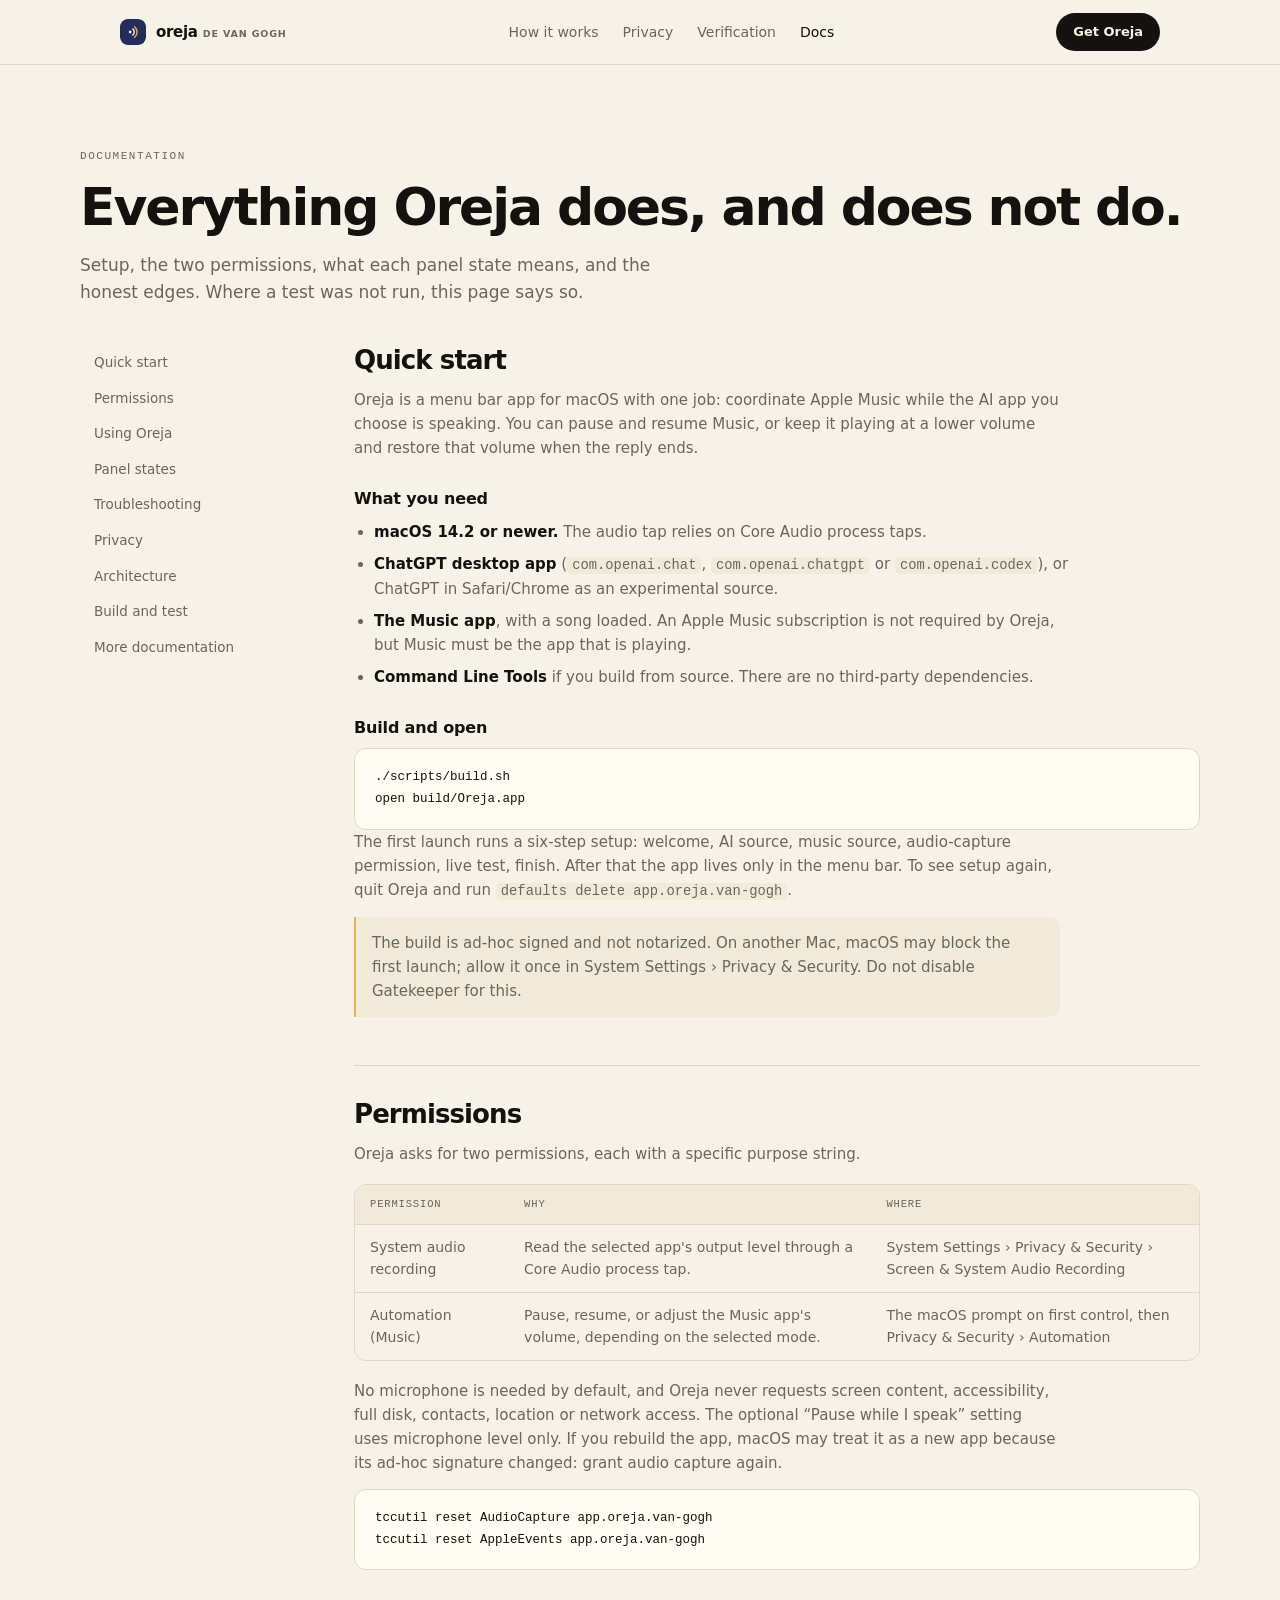
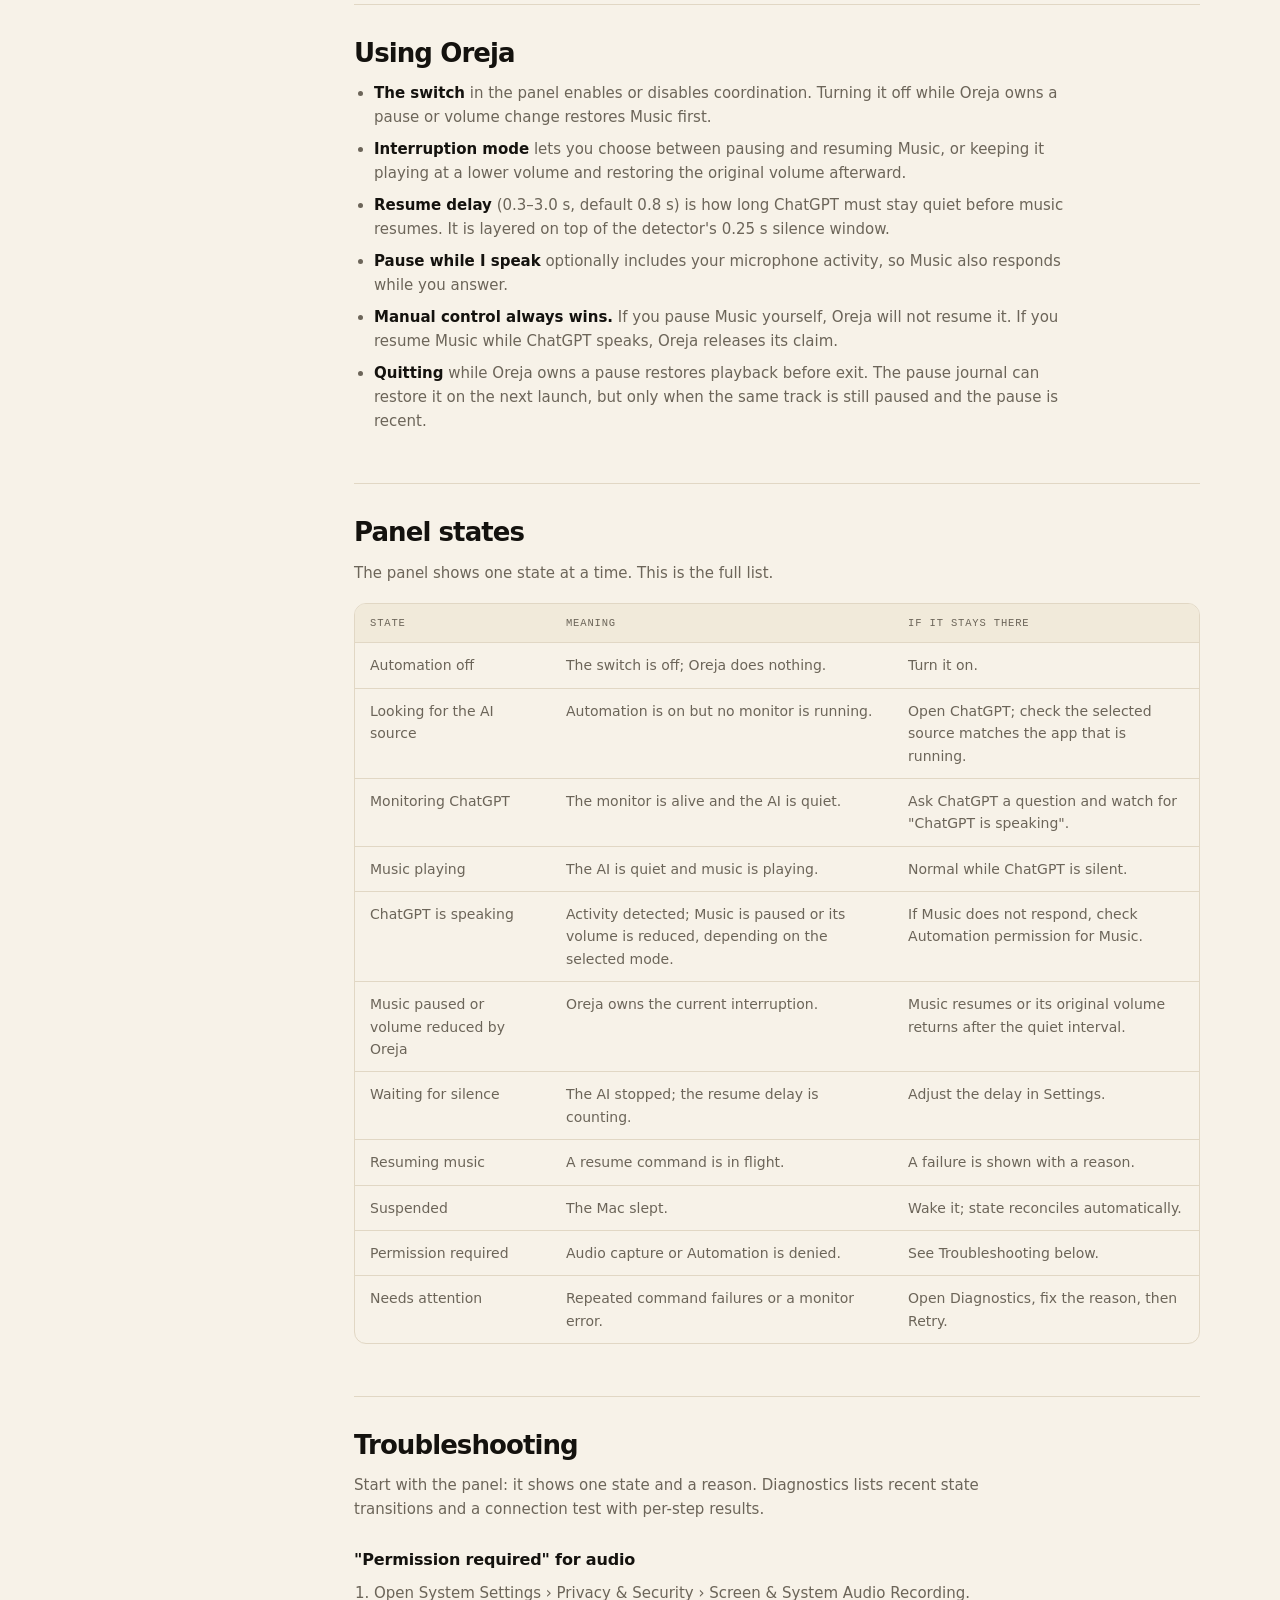
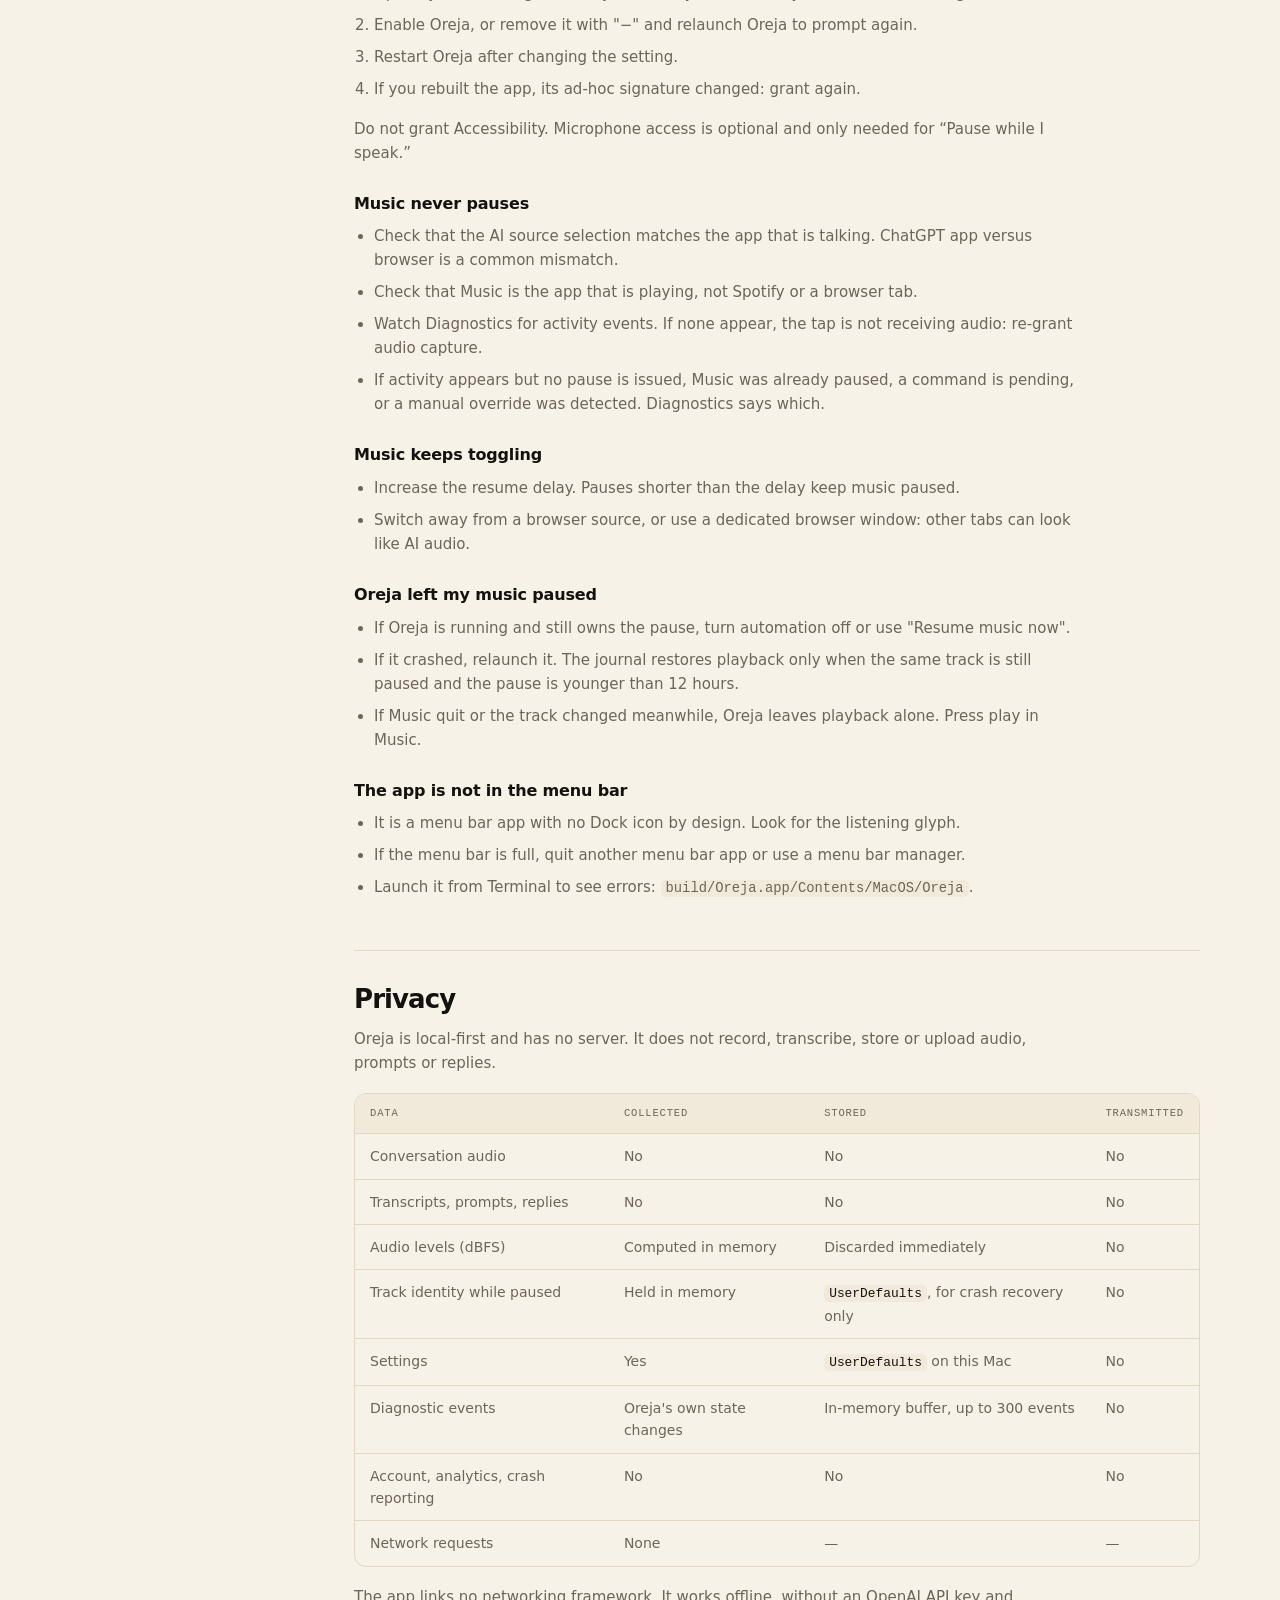
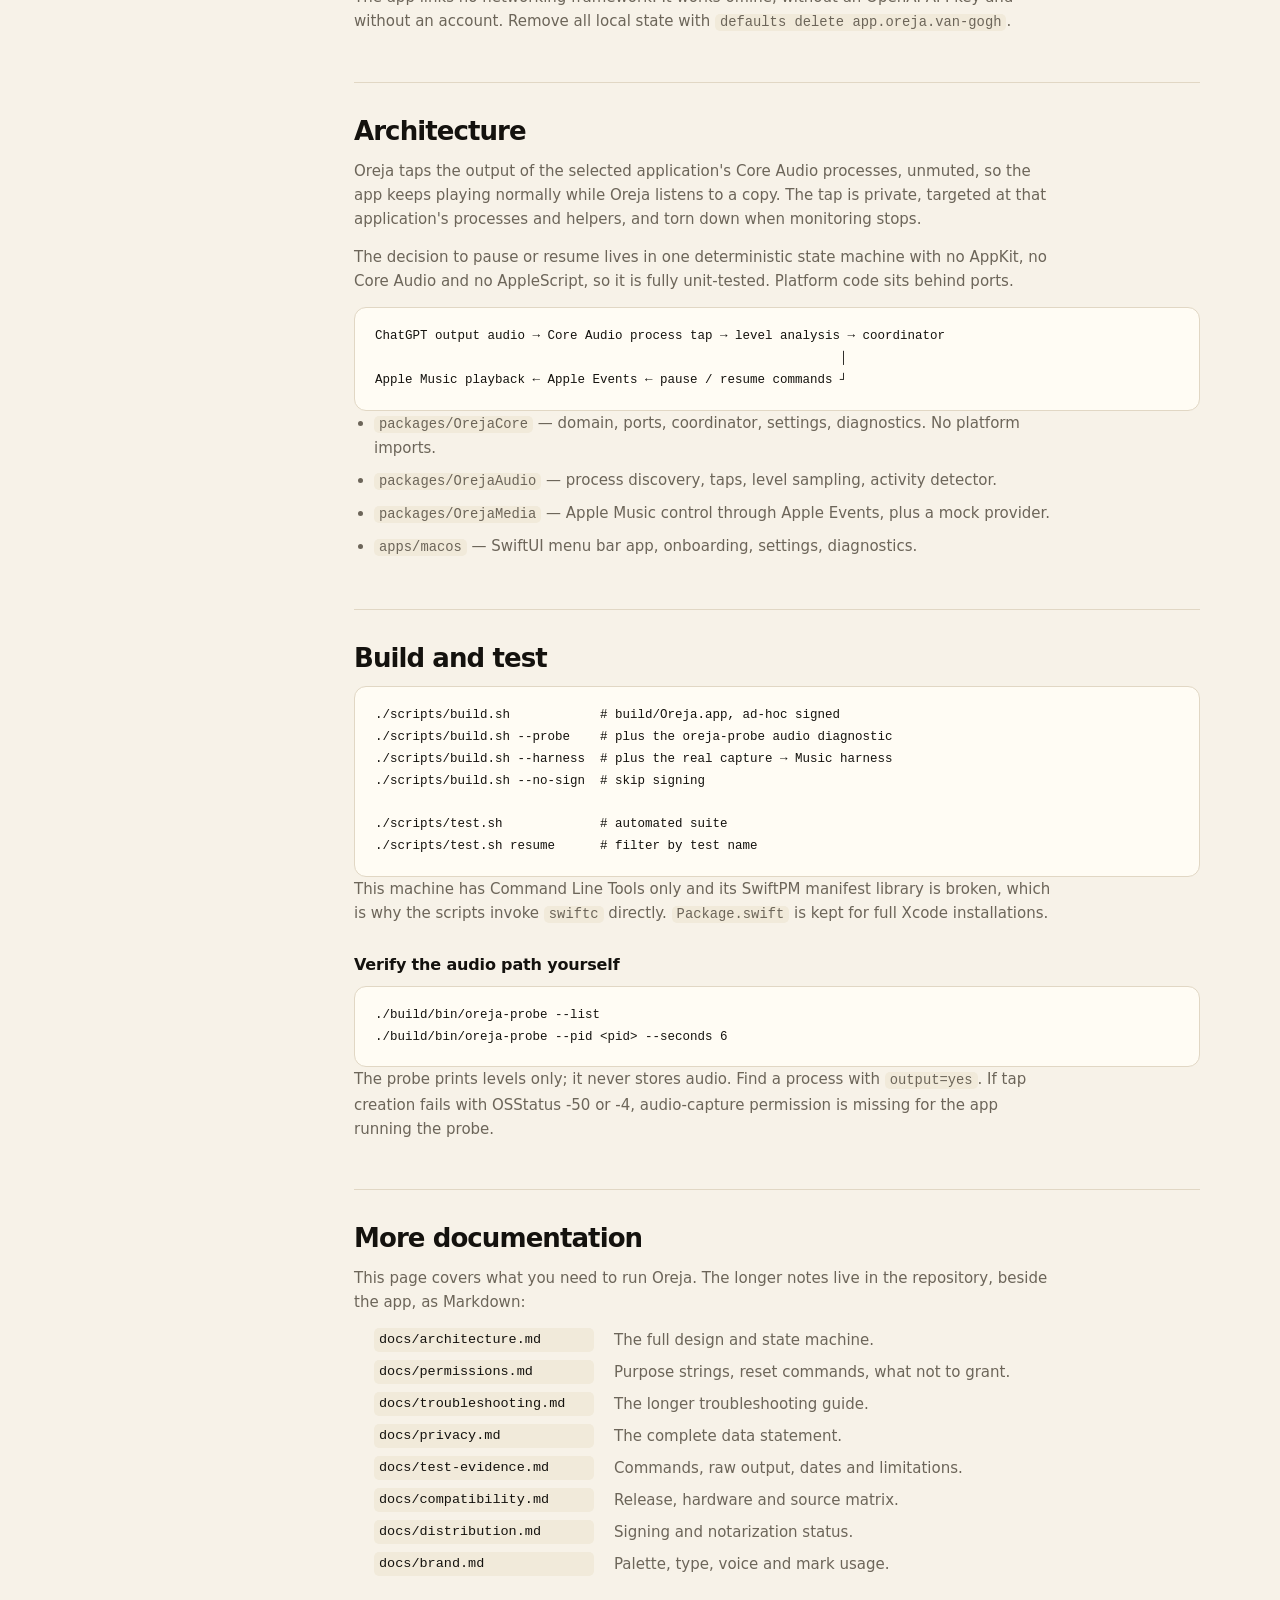
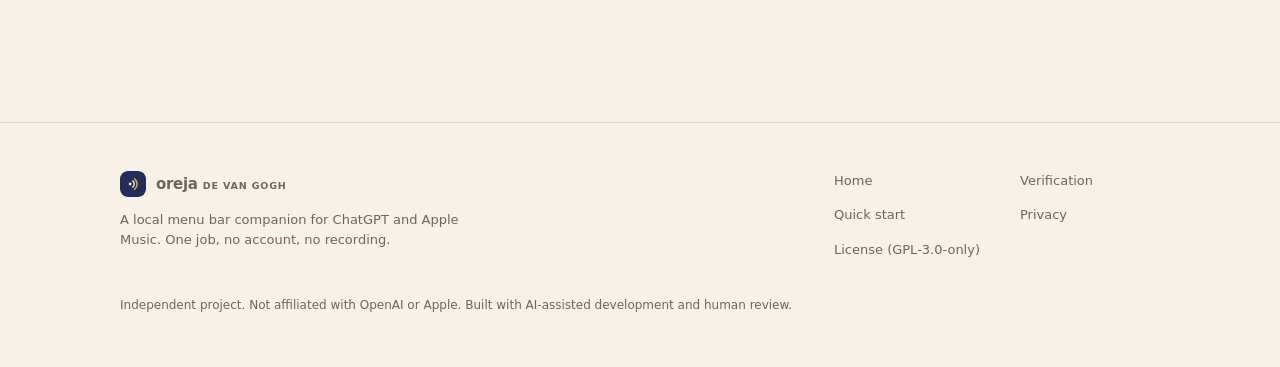
==== site/docs.html @ ddb0e833 "Release Oreja 0.1.0 with reactive playback settings" ====
<!doctype html>
<html lang="en">
<head>
  <meta charset="utf-8">
  <meta name="viewport" content="width=device-width, initial-scale=1">
  <title>Documentation — Oreja de Van Gogh</title>
  <meta name="description" content="Install, permissions, day-to-day use, troubleshooting and privacy for Oreja de Van Gogh, the macOS menu bar companion for ChatGPT and Apple Music.">
  <meta name="theme-color" content="#f7f2e8" media="(prefers-color-scheme: light)">
  <meta name="theme-color" content="#11100e" media="(prefers-color-scheme: dark)">
  <link rel="icon" href="assets/mark.svg" type="image/svg+xml">
  <link rel="stylesheet" href="styles.css">
</head>
<body>
  <a class="skip-link" href="#main">Skip to content</a>

  <svg width="0" height="0" style="position:absolute" aria-hidden="true" focusable="false">
    <symbol id="mark-tile" viewBox="0 0 64 64">
      <rect width="64" height="64" rx="18.5" fill="#242c5a"/>
      <circle cx="25" cy="32" r="3.4" fill="#f7f2e8"/>
      <path d="M31.43 24.34a10 10 0 0 1 0 15.32" fill="none" stroke="#f7f2e8" stroke-width="3.4" stroke-linecap="round"/>
      <path d="M35.93 18.98a17 17 0 0 1 0 26.04" fill="none" stroke="#e7b44c" stroke-width="3.4" stroke-linecap="round"/>
    </symbol>
  </svg>

  <header class="site-header">
    <div class="container nav">
      <a class="brand" href="index.html" aria-label="Oreja de Van Gogh — home">
        <svg class="mark-tile mark-26" aria-hidden="true"><use href="#mark-tile"/></svg>
        <span class="brand-lockup">
          <span class="brand-name">oreja</span>
          <span class="brand-suffix">DE VAN GOGH</span>
        </span>
      </a>
      <nav class="nav-links" aria-label="Primary">
        <a href="index.html#how">How it works</a>
        <a href="index.html#privacy">Privacy</a>
        <a href="index.html#verified">Verification</a>
        <a href="docs.html" aria-current="page">Docs</a>
      </nav>
      <a class="btn btn-primary btn-small" href="index.html#get">Get Oreja</a>
    </div>
  </header>

  <main id="main">
    <div class="docs-hero container">
      <p class="eyebrow">Documentation</p>
      <h1>Everything Oreja does, and does not do.</h1>
      <p class="lead">
        Setup, the two permissions, what each panel state means, and the honest edges. Where a test
        was not run, this page says so.
      </p>
    </div>

    <div class="container docs-layout">
      <nav class="docs-nav" aria-label="Documentation sections">
        <a href="#start">Quick start</a>
        <a href="#permissions">Permissions</a>
        <a href="#using">Using Oreja</a>
        <a href="#states">Panel states</a>
        <a href="#troubleshooting">Troubleshooting</a>
        <a href="#privacy">Privacy</a>
        <a href="#architecture">Architecture</a>
        <a href="#building">Build and test</a>
        <a href="#more">More documentation</a>
      </nav>

      <article class="docs-body">
        <section id="start">
          <h2>Quick start</h2>
          <p>
            Oreja is a menu bar app for macOS with one job: coordinate Apple Music while the AI app you
            choose is speaking. You can pause and resume Music, or keep it playing at a lower volume and
            restore that volume when the reply ends.
          </p>
          <h3>What you need</h3>
          <ul>
            <li><strong>macOS 14.2 or newer.</strong> The audio tap relies on Core Audio process taps.</li>
            <li><strong>ChatGPT desktop app</strong> (<code>com.openai.chat</code>, <code>com.openai.chatgpt</code> or <code>com.openai.codex</code>), or ChatGPT in Safari/Chrome as an experimental source.</li>
            <li><strong>The Music app</strong>, with a song loaded. An Apple Music subscription is not required by Oreja, but Music must be the app that is playing.</li>
            <li><strong>Command Line Tools</strong> if you build from source. There are no third-party dependencies.</li>
          </ul>
          <h3>Build and open</h3>
          <pre><code>./scripts/build.sh
open build/Oreja.app</code></pre>
          <p>
            The first launch runs a six-step setup: welcome, AI source, music source, audio-capture
            permission, live test, finish. After that the app lives only in the menu bar. To see setup
            again, quit Oreja and run <code>defaults delete app.oreja.van-gogh</code>.
          </p>
          <p class="note">
            The build is ad-hoc signed and not notarized. On another Mac, macOS may block the first
            launch; allow it once in System Settings › Privacy &amp; Security. Do not disable
            Gatekeeper for this.
          </p>
        </section>

        <section id="permissions">
          <h2>Permissions</h2>
          <p>Oreja asks for two permissions, each with a specific purpose string.</p>
          <div class="table-wrap">
            <table>
              <thead>
                <tr><th scope="col">Permission</th><th scope="col">Why</th><th scope="col">Where</th></tr>
              </thead>
              <tbody>
                <tr><td>System audio recording</td><td>Read the selected app's output level through a Core Audio process tap.</td><td>System Settings › Privacy &amp; Security › Screen &amp; System Audio Recording</td></tr>
                <tr><td>Automation (Music)</td><td>Pause, resume, or adjust the Music app's volume, depending on the selected mode.</td><td>The macOS prompt on first control, then Privacy &amp; Security › Automation</td></tr>
              </tbody>
            </table>
          </div>
          <p>
            No microphone is needed by default, and Oreja never requests screen content, accessibility,
            full disk, contacts, location or network access. The optional “Pause while I speak” setting
            uses microphone level only. If you rebuild the app, macOS may treat it as a new app because
            its ad-hoc signature changed: grant audio capture again.
          </p>
          <pre><code>tccutil reset AudioCapture app.oreja.van-gogh
tccutil reset AppleEvents app.oreja.van-gogh</code></pre>
        </section>

        <section id="using">
          <h2>Using Oreja</h2>
          <ul>
            <li><strong>The switch</strong> in the panel enables or disables coordination. Turning it off while Oreja owns a pause or volume change restores Music first.</li>
            <li><strong>Interruption mode</strong> lets you choose between pausing and resuming Music, or keeping it playing at a lower volume and restoring the original volume afterward.</li>
            <li><strong>Resume delay</strong> (0.3–3.0 s, default 0.8 s) is how long ChatGPT must stay quiet before music resumes. It is layered on top of the detector's 0.25 s silence window.</li>
            <li><strong>Pause while I speak</strong> optionally includes your microphone activity, so Music also responds while you answer.</li>
            <li><strong>Manual control always wins.</strong> If you pause Music yourself, Oreja will not resume it. If you resume Music while ChatGPT speaks, Oreja releases its claim.</li>
            <li><strong>Quitting</strong> while Oreja owns a pause restores playback before exit. The pause journal can restore it on the next launch, but only when the same track is still paused and the pause is recent.</li>
          </ul>
        </section>

        <section id="states">
          <h2>Panel states</h2>
          <p>The panel shows one state at a time. This is the full list.</p>
          <div class="table-wrap">
            <table>
              <thead>
                <tr><th scope="col">State</th><th scope="col">Meaning</th><th scope="col">If it stays there</th></tr>
              </thead>
              <tbody>
                <tr><td>Automation off</td><td>The switch is off; Oreja does nothing.</td><td>Turn it on.</td></tr>
                <tr><td>Looking for the AI source</td><td>Automation is on but no monitor is running.</td><td>Open ChatGPT; check the selected source matches the app that is running.</td></tr>
                <tr><td>Monitoring ChatGPT</td><td>The monitor is alive and the AI is quiet.</td><td>Ask ChatGPT a question and watch for "ChatGPT is speaking".</td></tr>
                <tr><td>Music playing</td><td>The AI is quiet and music is playing.</td><td>Normal while ChatGPT is silent.</td></tr>
                <tr><td>ChatGPT is speaking</td><td>Activity detected; Music is paused or its volume is reduced, depending on the selected mode.</td><td>If Music does not respond, check Automation permission for Music.</td></tr>
                <tr><td>Music paused or volume reduced by Oreja</td><td>Oreja owns the current interruption.</td><td>Music resumes or its original volume returns after the quiet interval.</td></tr>
                <tr><td>Waiting for silence</td><td>The AI stopped; the resume delay is counting.</td><td>Adjust the delay in Settings.</td></tr>
                <tr><td>Resuming music</td><td>A resume command is in flight.</td><td>A failure is shown with a reason.</td></tr>
                <tr><td>Suspended</td><td>The Mac slept.</td><td>Wake it; state reconciles automatically.</td></tr>
                <tr><td>Permission required</td><td>Audio capture or Automation is denied.</td><td>See Troubleshooting below.</td></tr>
                <tr><td>Needs attention</td><td>Repeated command failures or a monitor error.</td><td>Open Diagnostics, fix the reason, then Retry.</td></tr>
              </tbody>
            </table>
          </div>
        </section>

        <section id="troubleshooting">
          <h2>Troubleshooting</h2>
          <p>
            Start with the panel: it shows one state and a reason. Diagnostics lists recent state
            transitions and a connection test with per-step results.
          </p>

          <h3>"Permission required" for audio</h3>
          <ol>
            <li>Open System Settings › Privacy &amp; Security › Screen &amp; System Audio Recording.</li>
            <li>Enable Oreja, or remove it with "−" and relaunch Oreja to prompt again.</li>
            <li>Restart Oreja after changing the setting.</li>
            <li>If you rebuilt the app, its ad-hoc signature changed: grant again.</li>
          </ol>
          <p>Do not grant Accessibility. Microphone access is optional and only needed for “Pause while I speak.”</p>

          <h3>Music never pauses</h3>
          <ul>
            <li>Check that the AI source selection matches the app that is talking. ChatGPT app versus browser is a common mismatch.</li>
            <li>Check that Music is the app that is playing, not Spotify or a browser tab.</li>
            <li>Watch Diagnostics for activity events. If none appear, the tap is not receiving audio: re-grant audio capture.</li>
            <li>If activity appears but no pause is issued, Music was already paused, a command is pending, or a manual override was detected. Diagnostics says which.</li>
          </ul>

          <h3>Music keeps toggling</h3>
          <ul>
            <li>Increase the resume delay. Pauses shorter than the delay keep music paused.</li>
            <li>Switch away from a browser source, or use a dedicated browser window: other tabs can look like AI audio.</li>
          </ul>

          <h3>Oreja left my music paused</h3>
          <ul>
            <li>If Oreja is running and still owns the pause, turn automation off or use "Resume music now".</li>
            <li>If it crashed, relaunch it. The journal restores playback only when the same track is still paused and the pause is younger than 12 hours.</li>
            <li>If Music quit or the track changed meanwhile, Oreja leaves playback alone. Press play in Music.</li>
          </ul>

          <h3>The app is not in the menu bar</h3>
          <ul>
            <li>It is a menu bar app with no Dock icon by design. Look for the listening glyph.</li>
            <li>If the menu bar is full, quit another menu bar app or use a menu bar manager.</li>
            <li>Launch it from Terminal to see errors: <code>build/Oreja.app/Contents/MacOS/Oreja</code>.</li>
          </ul>
        </section>

        <section id="privacy">
          <h2>Privacy</h2>
          <p>
            Oreja is local-first and has no server. It does not record, transcribe, store or upload
            audio, prompts or replies.
          </p>
          <div class="table-wrap">
            <table>
              <thead>
                <tr><th scope="col">Data</th><th scope="col">Collected</th><th scope="col">Stored</th><th scope="col">Transmitted</th></tr>
              </thead>
              <tbody>
                <tr><td>Conversation audio</td><td>No</td><td>No</td><td>No</td></tr>
                <tr><td>Transcripts, prompts, replies</td><td>No</td><td>No</td><td>No</td></tr>
                <tr><td>Audio levels (dBFS)</td><td>Computed in memory</td><td>Discarded immediately</td><td>No</td></tr>
                <tr><td>Track identity while paused</td><td>Held in memory</td><td><code>UserDefaults</code>, for crash recovery only</td><td>No</td></tr>
                <tr><td>Settings</td><td>Yes</td><td><code>UserDefaults</code> on this Mac</td><td>No</td></tr>
                <tr><td>Diagnostic events</td><td>Oreja's own state changes</td><td>In-memory buffer, up to 300 events</td><td>No</td></tr>
                <tr><td>Account, analytics, crash reporting</td><td>No</td><td>No</td><td>No</td></tr>
                <tr><td>Network requests</td><td>None</td><td>—</td><td>—</td></tr>
              </tbody>
            </table>
          </div>
          <p>
            The app links no networking framework. It works offline, without an OpenAI API key and
            without an account. Remove all local state with
            <code>defaults delete app.oreja.van-gogh</code>.
          </p>
        </section>

        <section id="architecture">
          <h2>Architecture</h2>
          <p>
            Oreja taps the output of the selected application's Core Audio processes, unmuted, so the
            app keeps playing normally while Oreja listens to a copy. The tap is private, targeted at
            that application's processes and helpers, and torn down when monitoring stops.
          </p>
          <p>
            The decision to pause or resume lives in one deterministic state machine with no AppKit,
            no Core Audio and no AppleScript, so it is fully unit-tested. Platform code sits behind
            ports.
          </p>
          <pre><code>ChatGPT output audio → Core Audio process tap → level analysis → coordinator
                                                              │
Apple Music playback ← Apple Events ← pause / resume commands ┘</code></pre>
          <ul>
            <li><code>packages/OrejaCore</code> — domain, ports, coordinator, settings, diagnostics. No platform imports.</li>
            <li><code>packages/OrejaAudio</code> — process discovery, taps, level sampling, activity detector.</li>
            <li><code>packages/OrejaMedia</code> — Apple Music control through Apple Events, plus a mock provider.</li>
            <li><code>apps/macos</code> — SwiftUI menu bar app, onboarding, settings, diagnostics.</li>
          </ul>
        </section>

        <section id="building">
          <h2>Build and test</h2>
          <pre><code>./scripts/build.sh            # build/Oreja.app, ad-hoc signed
./scripts/build.sh --probe    # plus the oreja-probe audio diagnostic
./scripts/build.sh --harness  # plus the real capture → Music harness
./scripts/build.sh --no-sign  # skip signing

./scripts/test.sh             # automated suite
./scripts/test.sh resume      # filter by test name</code></pre>
          <p>
            This machine has Command Line Tools only and its SwiftPM manifest library is broken, which
            is why the scripts invoke <code>swiftc</code> directly. <code>Package.swift</code> is kept
            for full Xcode installations.
          </p>
          <h3>Verify the audio path yourself</h3>
          <pre><code>./build/bin/oreja-probe --list
./build/bin/oreja-probe --pid &lt;pid&gt; --seconds 6</code></pre>
          <p>
            The probe prints levels only; it never stores audio. Find a process with
            <code>output=yes</code>. If tap creation fails with OSStatus -50 or -4, audio-capture
            permission is missing for the app running the probe.
          </p>
        </section>

        <section id="more">
          <h2>More documentation</h2>
          <p>
            This page covers what you need to run Oreja. The longer notes live in the repository,
            beside the app, as Markdown:
          </p>
          <ul class="doc-index">
            <li><code>docs/architecture.md</code><span>The full design and state machine.</span></li>
            <li><code>docs/permissions.md</code><span>Purpose strings, reset commands, what not to grant.</span></li>
            <li><code>docs/troubleshooting.md</code><span>The longer troubleshooting guide.</span></li>
            <li><code>docs/privacy.md</code><span>The complete data statement.</span></li>
            <li><code>docs/test-evidence.md</code><span>Commands, raw output, dates and limitations.</span></li>
            <li><code>docs/compatibility.md</code><span>Release, hardware and source matrix.</span></li>
            <li><code>docs/distribution.md</code><span>Signing and notarization status.</span></li>
            <li><code>docs/brand.md</code><span>Palette, type, voice and mark usage.</span></li>
          </ul>
        </section>
      </article>
    </div>
  </main>

  <footer class="site-footer">
    <div class="container">
      <div class="footer-top">
        <div>
          <div class="footer-brand">
            <svg class="mark-tile mark-26" aria-hidden="true"><use href="#mark-tile"/></svg>
            <span class="brand-lockup">
              <span class="brand-name">oreja</span>
              <span class="brand-suffix">DE VAN GOGH</span>
            </span>
          </div>
          <p class="footer-note">
            A local menu bar companion for ChatGPT and Apple Music. One job, no account, no recording.
          </p>
        </div>
        <nav class="footer-links" aria-label="Footer">
          <a href="index.html">Home</a>
          <a href="index.html#verified">Verification</a>
          <a href="#start">Quick start</a>
          <a href="#privacy">Privacy</a>
          <a href="https://opensource.org/license/gpl-3.0">License (GPL-3.0-only)</a>
        </nav>
      </div>
      <p class="footer-fine">
        Independent project. Not affiliated with OpenAI or Apple. Built with AI-assisted development
        and human review.
      </p>
    </div>
  </footer>
</body>
</html>
---- site/styles.css ----
/* Oreja de Van Gogh — brand stylesheet.
   Tokens here mirror apps/macos/Theme.swift and docs/brand.md. No build step, no third-party
   requests, no web fonts: the site must render from disk, offline. */

:root {
  --paper: #f7f2e8;
  --card: #fffcf4;
  --card-muted: #f1eada;
  --ink: #14120e;
  --ink-soft: #6c6559;
  --line: #e1d7c4;
  --line-strong: #cfc2a9;
  --accent: #242c5a;
  --accent-wash: #e9e6f3;
  --wheat: #8a6318;
  --wheat-bright: #e7b44c;
  --sage: #4c6a51;
  --clay: #a9502c;

  /* Fixed artwork colours: the indigo band and the product mock are the same in both appearances. */
  --indigo: #242c5a;
  --indigo-deep: #171d3f;
  --cream: #f7f2e8;
  --band: #171d3f;
  --band-ink: #f5efe2;
  --band-line: rgba(245, 239, 226, 0.14);

  --mock-paper: #f7f2e8;
  --mock-card: #fffcf4;
  --mock-ink: #14120e;
  --mock-soft: #6c6559;
  --mock-line: #e1d7c4;

  --sans: -apple-system, BlinkMacSystemFont, "SF Pro Text", "Segoe UI", ui-sans-serif, system-ui,
    sans-serif;
  --serif: ui-serif, "New York", "Iowan Old Style", Georgia, serif;
  --mono: ui-monospace, "SF Mono", SFMono-Regular, Menlo, monospace;

  --max: 1120px;
  --gutter: clamp(20px, 5vw, 40px);
  --radius: 12px;
}

@media (prefers-color-scheme: dark) {
  :root {
    --paper: #11100e;
    --card: #1b1916;
    --card-muted: #17150f;
    --ink: #f3eee2;
    --ink-soft: #a8a091;
    --line: #2c2823;
    --line-strong: #3a352e;
    --accent: #b9c0f0;
    --accent-wash: #232841;
    --wheat: #e7b44c;
    --sage: #9cc2a3;
    --clay: #e8a183;
  }
}

*,
*::before,
*::after {
  box-sizing: border-box;
}

html {
  scroll-behavior: smooth;
  color-scheme: light dark;
}

body {
  margin: 0;
  background: var(--paper);
  color: var(--ink);
  font-family: var(--sans);
  font-size: 16px;
  line-height: 1.6;
  -webkit-font-smoothing: antialiased;
  text-rendering: optimizeLegibility;
}

img,
svg {
  display: block;
  max-width: 100%;
}

a {
  color: inherit;
}

:focus-visible {
  outline: 2px solid var(--accent);
  outline-offset: 3px;
  border-radius: 6px;
}

.skip-link {
  position: absolute;
  left: -9999px;
  top: 0;
  background: var(--ink);
  color: var(--paper);
  padding: 10px 16px;
  border-radius: 0 0 8px 0;
  z-index: 40;
}

.skip-link:focus {
  left: 0;
}

.container {
  max-width: var(--max);
  margin: 0 auto;
  padding: 0 var(--gutter);
}

.visually-hidden {
  position: absolute;
  width: 1px;
  height: 1px;
  margin: -1px;
  padding: 0;
  overflow: hidden;
  clip: rect(0 0 0 0);
  white-space: nowrap;
  border: 0;
}

/* ---------- Header ---------- */

.site-header {
  position: sticky;
  top: 0;
  z-index: 20;
  background: var(--paper);
  border-bottom: 1px solid var(--line);
}

@supports (backdrop-filter: blur(6px)) {
  .site-header {
    background: color-mix(in srgb, var(--paper) 84%, transparent);
    backdrop-filter: blur(14px);
  }
}

.nav {
  display: flex;
  align-items: center;
  justify-content: space-between;
  gap: 20px;
  height: 64px;
}

.brand {
  display: flex;
  align-items: center;
  gap: 10px;
  text-decoration: none;
  flex: 0 0 auto;
}

.brand-lockup {
  display: flex;
  align-items: baseline;
  gap: 5px;
}

.brand-name {
  font-size: 15px;
  font-weight: 600;
  letter-spacing: -0.02em;
}

.brand-suffix {
  font-size: 9.5px;
  font-weight: 600;
  letter-spacing: 0.09em;
  color: var(--ink-soft);
}

.nav-links {
  display: flex;
  align-items: center;
  gap: 24px;
  font-size: 14px;
}

.nav-links a {
  color: var(--ink-soft);
  text-decoration: none;
}

.nav-links a:hover,
.nav-links a[aria-current] {
  color: var(--ink);
}

.mark-tile {
  border-radius: 29%;
  flex: 0 0 auto;
}

.mark-26 {
  width: 26px;
  height: 26px;
}

.mark-20 {
  width: 20px;
  height: 20px;
}

.mark-12 {
  width: 12px;
  height: 12px;
}

/* ---------- Buttons ---------- */

.btn {
  display: inline-flex;
  align-items: center;
  gap: 8px;
  padding: 11px 20px;
  border: 1px solid transparent;
  border-radius: 999px;
  font-size: 14px;
  font-weight: 600;
  text-decoration: none;
  cursor: pointer;
  transition: background-color 180ms ease, border-color 180ms ease, color 180ms ease;
}

.btn-small {
  padding: 8px 16px;
  font-size: 13px;
}

.btn-primary {
  background: var(--ink);
  color: var(--paper);
}

.btn-primary:hover {
  background: var(--accent);
}

.btn-ghost {
  border-color: var(--line-strong);
  color: var(--ink);
}

.btn-ghost:hover {
  background: var(--card);
}

/* ---------- Hero ---------- */

.hero {
  padding: clamp(56px, 9vw, 104px) 0 0;
  text-align: center;
}

.pill {
  display: inline-flex;
  align-items: center;
  gap: 9px;
  padding: 6px 14px 6px 8px;
  border: 1px solid var(--line);
  border-radius: 999px;
  background: var(--card);
  font-family: var(--mono);
  font-size: 11px;
  letter-spacing: 0.08em;
  text-transform: uppercase;
  color: var(--ink-soft);
}

.hero h1 {
  margin: 26px auto 0;
  max-width: 17ch;
  font-size: clamp(44px, 8.2vw, 92px);
  line-height: 0.98;
  font-weight: 600;
  letter-spacing: -0.045em;
}

.hero h1 em {
  font-family: var(--serif);
  font-style: italic;
  font-weight: 400;
  letter-spacing: -0.02em;
}

.hero-sub {
  margin: 24px auto 0;
  max-width: 54ch;
  font-size: clamp(16px, 1.9vw, 19px);
  color: var(--ink-soft);
}

.hero-actions {
  display: flex;
  flex-wrap: wrap;
  gap: 12px;
  justify-content: center;
  margin-top: 32px;
}

.hero-meta {
  margin: 18px 0 0;
  font-family: var(--mono);
  font-size: 12px;
  color: var(--ink-soft);
}

/* ---------- Product mock ---------- */

.device-wrap {
  max-width: 940px;
  margin: clamp(44px, 6vw, 72px) auto 0;
  padding: 0 var(--gutter);
}

.device {
  padding: 10px;
  border: 1px solid var(--line-strong);
  border-radius: 22px;
  background: var(--card);
  box-shadow: 0 40px 80px -52px rgba(20, 18, 14, 0.55);
}

.device-screen {
  position: relative;
  overflow: hidden;
  min-height: 348px;
  border-radius: 14px;
  background: radial-gradient(120% 140% at 12% 0%, #333b73 0%, #1c2246 46%, #12162e 100%);
}

.device-screen::after {
  content: "";
  position: absolute;
  inset: auto -20% -60% 10%;
  height: 60%;
  background: radial-gradient(60% 100% at 30% 100%, rgba(231, 180, 76, 0.28), transparent 70%);
  pointer-events: none;
}

.menubar {
  position: relative;
  z-index: 1;
  display: flex;
  align-items: center;
  justify-content: space-between;
  height: 30px;
  padding: 0 14px;
  border-bottom: 1px solid rgba(255, 255, 255, 0.07);
  background: rgba(255, 255, 255, 0.06);
  color: rgba(247, 242, 232, 0.78);
  font-size: 10.5px;
}

.menubar-group {
  display: flex;
  align-items: center;
  gap: 14px;
}

.menubar-group .muted {
  color: rgba(247, 242, 232, 0.5);
}

.desktop {
  position: relative;
  z-index: 1;
  display: flex;
  justify-content: flex-end;
  align-items: flex-start;
  padding: 24px;
}

.panel {
  width: 302px;
  overflow: hidden;
  border: 1px solid var(--mock-line);
  border-radius: 12px;
  background: var(--mock-paper);
  color: var(--mock-ink);
  box-shadow: 0 26px 54px -26px rgba(0, 0, 0, 0.55);
}

.mp-head {
  display: flex;
  align-items: center;
  gap: 8px;
  padding: 12px 14px;
  border-bottom: 1px solid var(--mock-line);
}

.mp-mark {
  display: grid;
  place-items: center;
  width: 20px;
  height: 20px;
  border-radius: 29%;
  background: linear-gradient(135deg, #2b3468, #171d3f);
}

.mp-word {
  font-size: 12px;
  font-weight: 600;
  letter-spacing: -0.02em;
}

.mp-suffix {
  margin-left: 4px;
  font-size: 7.5px;
  font-weight: 600;
  letter-spacing: 0.09em;
  color: var(--mock-soft);
}

.mp-switch {
  position: relative;
  width: 28px;
  height: 16px;
  margin-left: auto;
  border-radius: 999px;
  background: var(--indigo);
}

.mp-switch::after {
  content: "";
  position: absolute;
  top: 2px;
  right: 2px;
  width: 12px;
  height: 12px;
  border-radius: 50%;
  background: var(--cream);
}

.mp-status {
  display: flex;
  gap: 8px;
  padding: 12px 14px 8px;
}

.mp-dot {
  flex: 0 0 auto;
  width: 7px;
  height: 7px;
  margin-top: 5px;
  border-radius: 50%;
  background: var(--indigo);
  box-shadow: 0 0 0 4px rgba(36, 44, 90, 0.13);
}

.mp-title {
  font-size: 12px;
  font-weight: 600;
  letter-spacing: -0.01em;
}

.mp-detail {
  margin-top: 2px;
  font-size: 10.5px;
  line-height: 1.45;
  color: var(--mock-soft);
}

.mp-music {
  display: flex;
  align-items: center;
  gap: 7px;
  padding: 2px 14px 12px;
  font-size: 10.5px;
  color: var(--mock-soft);
}

.mp-music .mp-track {
  color: rgba(20, 18, 14, 0.45);
}

.mp-cta {
  display: flex;
  align-items: center;
  gap: 7px;
  margin: 0 14px 12px;
  padding: 7px 11px;
  border-radius: 8px;
  background: var(--indigo);
  color: var(--cream);
  font-size: 11px;
  font-weight: 600;
}

.mp-rows {
  padding: 6px 8px 8px;
  border-top: 1px solid var(--mock-line);
}

.mp-row {
  display: flex;
  align-items: center;
  gap: 8px;
  padding: 5px 6px;
  font-size: 10.5px;
}

.mp-row .mp-hint {
  margin-left: auto;
  font-family: var(--mono);
  font-size: 9px;
  color: var(--mock-soft);
}

.device-caption {
  margin: 18px auto 0;
  max-width: 46ch;
  font-size: 13px;
  text-align: center;
  color: var(--ink-soft);
}

/* ---------- Sections ---------- */

section {
  padding: clamp(60px, 8vw, 112px) 0;
}

.section-head {
  max-width: 660px;
}

.eyebrow {
  font-family: var(--mono);
  font-size: 11px;
  letter-spacing: 0.14em;
  text-transform: uppercase;
  color: var(--ink-soft);
}

h2 {
  margin: 14px 0 0;
  font-size: clamp(28px, 4.1vw, 44px);
  line-height: 1.08;
  font-weight: 600;
  letter-spacing: -0.035em;
}

h3 {
  letter-spacing: -0.01em;
}

.lead {
  margin: 18px 0 0;
  max-width: 58ch;
  font-size: 17px;
  color: var(--ink-soft);
}

.steps {
  display: grid;
  grid-template-columns: repeat(3, minmax(0, 1fr));
  margin-top: 48px;
  border-top: 1px solid var(--line);
}

.step {
  padding: 26px 28px 6px 0;
  border-right: 1px solid var(--line);
}

.step:last-child {
  border-right: 0;
  padding-right: 0;
}

.step-num {
  font-family: var(--mono);
  font-size: 11px;
  letter-spacing: 0.1em;
  color: var(--wheat);
}

.step h3 {
  margin: 14px 0 8px;
  font-size: 17px;
  font-weight: 600;
}

.step p {
  margin: 0;
  font-size: 14.5px;
  color: var(--ink-soft);
}

/* ---------- Band ---------- */

.band {
  background: var(--band);
  color: var(--band-ink);
}

.band .eyebrow,
.band .lead {
  color: rgba(245, 239, 226, 0.66);
}

.band h2 {
  color: var(--band-ink);
}

.band-grid {
  display: grid;
  grid-template-columns: 1.05fr 1fr;
  gap: 56px;
  align-items: start;
}

.checks {
  display: grid;
  gap: 18px;
  margin: 6px 0 0;
  padding: 0;
  list-style: none;
}

.checks li {
  display: grid;
  grid-template-columns: auto 1fr;
  gap: 12px;
  font-size: 15px;
  color: rgba(245, 239, 226, 0.88);
}

.checks svg {
  margin-top: 5px;
}

.band-link {
  display: inline-flex;
  align-items: center;
  gap: 8px;
  margin-top: 28px;
  padding-bottom: 3px;
  border-bottom: 1px solid var(--band-line);
  color: var(--band-ink);
  text-decoration: none;
  font-size: 14px;
}

.band-link:hover {
  border-color: var(--wheat-bright);
}

/* ---------- Evidence ---------- */

.evidence {
  display: grid;
  grid-template-columns: repeat(2, minmax(0, 1fr));
  gap: 20px;
  margin-top: 40px;
}

.evidence-card {
  padding: 24px;
  border: 1px solid var(--line);
  border-radius: 14px;
  background: var(--card);
}

.evidence-card h3 {
  margin: 0 0 16px;
  font-family: var(--mono);
  font-size: 11px;
  font-weight: 500;
  letter-spacing: 0.12em;
  text-transform: uppercase;
  color: var(--ink-soft);
}

.evidence-card ul {
  display: grid;
  gap: 11px;
  margin: 0;
  padding: 0;
  list-style: none;
  font-size: 14.5px;
}

.evidence-card li {
  display: grid;
  grid-template-columns: auto 1fr;
  gap: 11px;
}

.status-dot {
  width: 7px;
  height: 7px;
  margin-top: 8px;
  border-radius: 50%;
}

.status-ok {
  background: var(--sage);
}

.status-open {
  border: 1px solid var(--line-strong);
}

.evidence-foot {
  margin: 24px 0 0;
  font-size: 13px;
  color: var(--ink-soft);
}

/* ---------- Get ---------- */

.get-grid {
  display: grid;
  grid-template-columns: 1.15fr 1fr;
  gap: 48px;
  align-items: start;
  margin-top: 40px;
}

pre {
  margin: 0;
  padding: 18px 20px;
  overflow-x: auto;
  border: 1px solid var(--line);
  border-radius: var(--radius);
  background: var(--card);
  font-family: var(--mono);
  font-size: 12.5px;
  line-height: 1.75;
}

code {
  font-family: var(--mono);
}

p code,
li code,
td code {
  padding: 1px 5px;
  border-radius: 5px;
  background: var(--card-muted);
  font-size: 0.92em;
}

.requirements {
  display: grid;
  gap: 12px;
  margin: 0;
  padding: 0;
  list-style: none;
  font-size: 14.5px;
  color: var(--ink-soft);
}

.requirements li {
  display: grid;
  grid-template-columns: auto 1fr;
  gap: 11px;
}

.requirements strong {
  color: var(--ink);
}

.doc-index {
  display: grid;
  gap: 10px;
  margin: 0;
  padding: 0;
  list-style: none;
  font-size: 14.5px;
}

.doc-index li {
  display: grid;
  grid-template-columns: minmax(180px, 220px) 1fr;
  gap: 4px 20px;
  color: var(--ink-soft);
}

.doc-index code {
  color: var(--ink);
  font-size: 13.5px;
}

.note {
  margin: 20px 0 0;
  padding: 14px 16px;
  border-left: 2px solid var(--wheat-bright);
  background: var(--card-muted);
  border-radius: 0 10px 10px 0;
  font-size: 13.5px;
  color: var(--ink-soft);
}

/* ---------- FAQ ---------- */

.faq {
  margin-top: 36px;
  border-top: 1px solid var(--line);
}

details {
  border-bottom: 1px solid var(--line);
}

summary {
  display: flex;
  justify-content: space-between;
  gap: 16px;
  padding: 20px 0;
  cursor: pointer;
  list-style: none;
  font-size: 16.5px;
  font-weight: 600;
  letter-spacing: -0.01em;
}

summary::-webkit-details-marker {
  display: none;
}

summary::after {
  content: "+";
  font-family: var(--mono);
  font-weight: 400;
  color: var(--ink-soft);
}

details[open] summary::after {
  content: "–";
}

details p {
  margin: 0 0 22px;
  max-width: 72ch;
  font-size: 15px;
  color: var(--ink-soft);
}

/* ---------- Footer ---------- */

.site-footer {
  padding: 48px 0 64px;
  border-top: 1px solid var(--line);
  font-size: 13px;
  color: var(--ink-soft);
}

.footer-top {
  display: flex;
  flex-wrap: wrap;
  justify-content: space-between;
  gap: 32px;
  margin-bottom: 32px;
}

.footer-brand {
  display: flex;
  align-items: center;
  gap: 10px;
  margin-bottom: 12px;
}

.footer-note {
  max-width: 46ch;
}

.footer-links {
  display: grid;
  gap: 10px;
  grid-template-columns: repeat(2, minmax(140px, auto));
  gap: 10px 40px;
}

.footer-links a {
  text-decoration: none;
}

.footer-links a:hover {
  color: var(--ink);
  text-decoration: underline;
}

.footer-fine {
  margin: 0;
  font-size: 12px;
  color: var(--ink-soft);
}

/* ---------- Docs page ---------- */

.docs-hero {
  padding: clamp(40px, 6vw, 72px) 0 8px;
}

.docs-hero h1 {
  margin: 14px 0 0;
  font-size: clamp(32px, 5vw, 52px);
  line-height: 1.04;
  letter-spacing: -0.04em;
  font-weight: 600;
}

.docs-layout {
  display: grid;
  grid-template-columns: 218px minmax(0, 1fr);
  gap: 56px;
  align-items: start;
  padding: 32px 0 96px;
}

.docs-nav {
  position: sticky;
  top: 88px;
  display: grid;
  gap: 2px;
  font-size: 13.5px;
}

.docs-nav a {
  padding: 6px 0 6px 12px;
  border-left: 2px solid transparent;
  color: var(--ink-soft);
  text-decoration: none;
}

.docs-nav a:hover {
  color: var(--ink);
  border-color: var(--line-strong);
}

.docs-body section {
  padding: 34px 0;
  border-bottom: 1px solid var(--line);
}

.docs-body section:first-child {
  padding-top: 0;
}

.docs-body section:last-child {
  border-bottom: 0;
}

.docs-body h2 {
  margin: 0 0 14px;
  font-size: 26px;
  scroll-margin-top: 92px;
}

.docs-body h3 {
  margin: 26px 0 8px;
  font-size: 16px;
  font-weight: 600;
}

.docs-body p,
.docs-body li {
  max-width: 74ch;
  font-size: 15px;
  color: var(--ink-soft);
}

.docs-body p {
  margin: 0 0 14px;
}

.docs-body ul,
.docs-body ol {
  display: grid;
  gap: 8px;
  margin: 0 0 16px;
  padding-left: 20px;
}

.docs-body strong {
  color: var(--ink);
}

.docs-body a {
  color: var(--ink);
}

.table-wrap {
  margin: 18px 0;
  overflow-x: auto;
  border: 1px solid var(--line);
  border-radius: var(--radius);
}

table {
  width: 100%;
  border-collapse: collapse;
  font-size: 14px;
}

th,
td {
  padding: 11px 15px;
  text-align: left;
  vertical-align: top;
  border-bottom: 1px solid var(--line);
}

th {
  background: var(--card-muted);
  font-family: var(--mono);
  font-size: 10.5px;
  font-weight: 500;
  letter-spacing: 0.08em;
  text-transform: uppercase;
  color: var(--ink-soft);
}

tr:last-child td {
  border-bottom: 0;
}

td {
  color: var(--ink-soft);
}

td code {
  color: var(--ink);
}

/* ---------- Responsive ---------- */

@media (max-width: 900px) {
  .steps {
    grid-template-columns: 1fr;
  }

  .step {
    padding: 22px 0;
    border-right: 0;
    border-bottom: 1px solid var(--line);
  }

  .step:last-child {
    border-bottom: 0;
  }

  .band-grid,
  .evidence,
  .get-grid {
    grid-template-columns: 1fr;
    gap: 32px;
  }

  .docs-layout {
    grid-template-columns: 1fr;
    gap: 24px;
  }

  .docs-nav {
    position: static;
    display: flex;
    flex-wrap: wrap;
    gap: 4px 16px;
  }

  .docs-nav a {
    padding: 4px 0;
    border-left: 0;
  }
}

@media (max-width: 700px) {
  .doc-index li {
    grid-template-columns: 1fr;
    gap: 2px;
  }

  .nav-links {
    gap: 14px;
  }

  .nav-links a:not([href$="docs.html"]) {
    display: none;
  }

  .nav .btn {
    padding: 8px 15px;
    font-size: 13px;
  }

  .desktop {
    justify-content: center;
    padding: 16px;
  }

  .panel {
    width: 100%;
    max-width: 302px;
  }

  .menubar-group .wide {
    display: none;
  }
}

@media (prefers-reduced-motion: reduce) {
  html {
    scroll-behavior: auto;
  }

  *,
  *::before,
  *::after {
    animation-duration: 0.001ms !important;
    transition-duration: 0.001ms !important;
  }
}
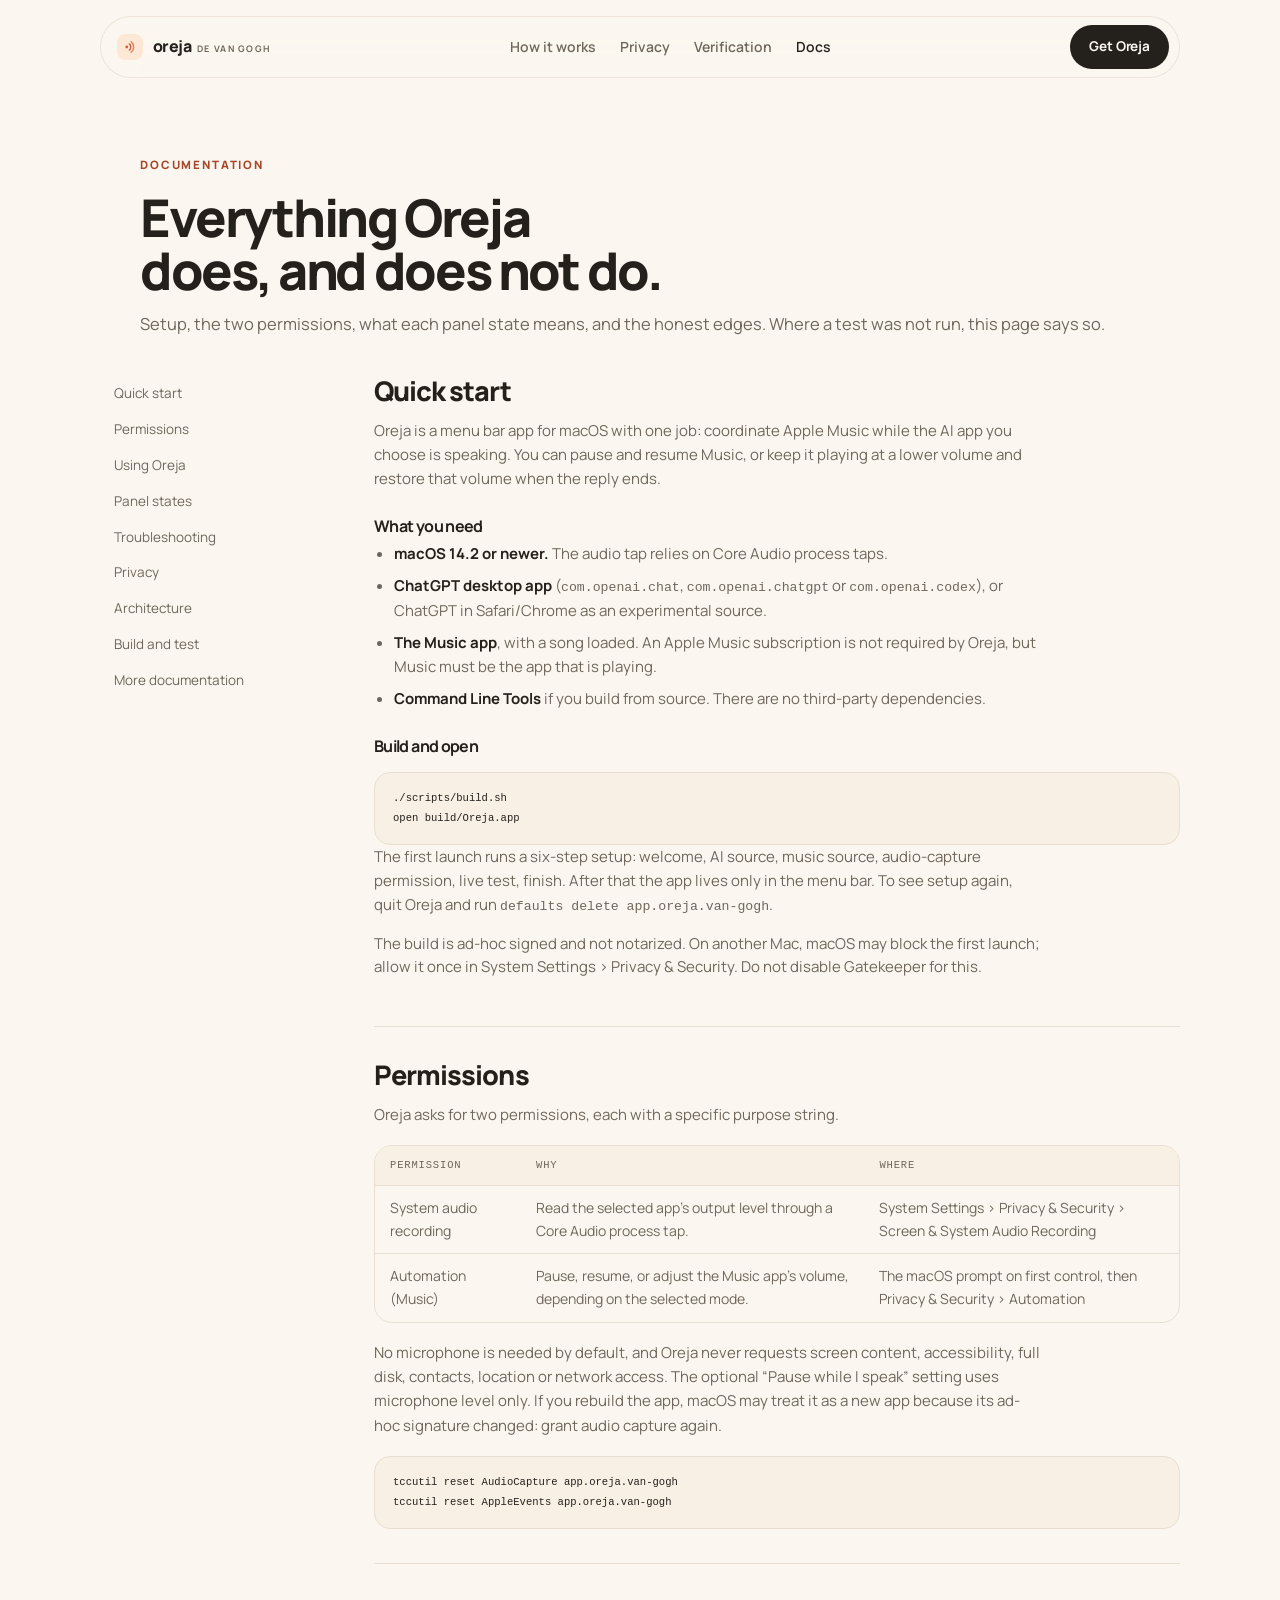
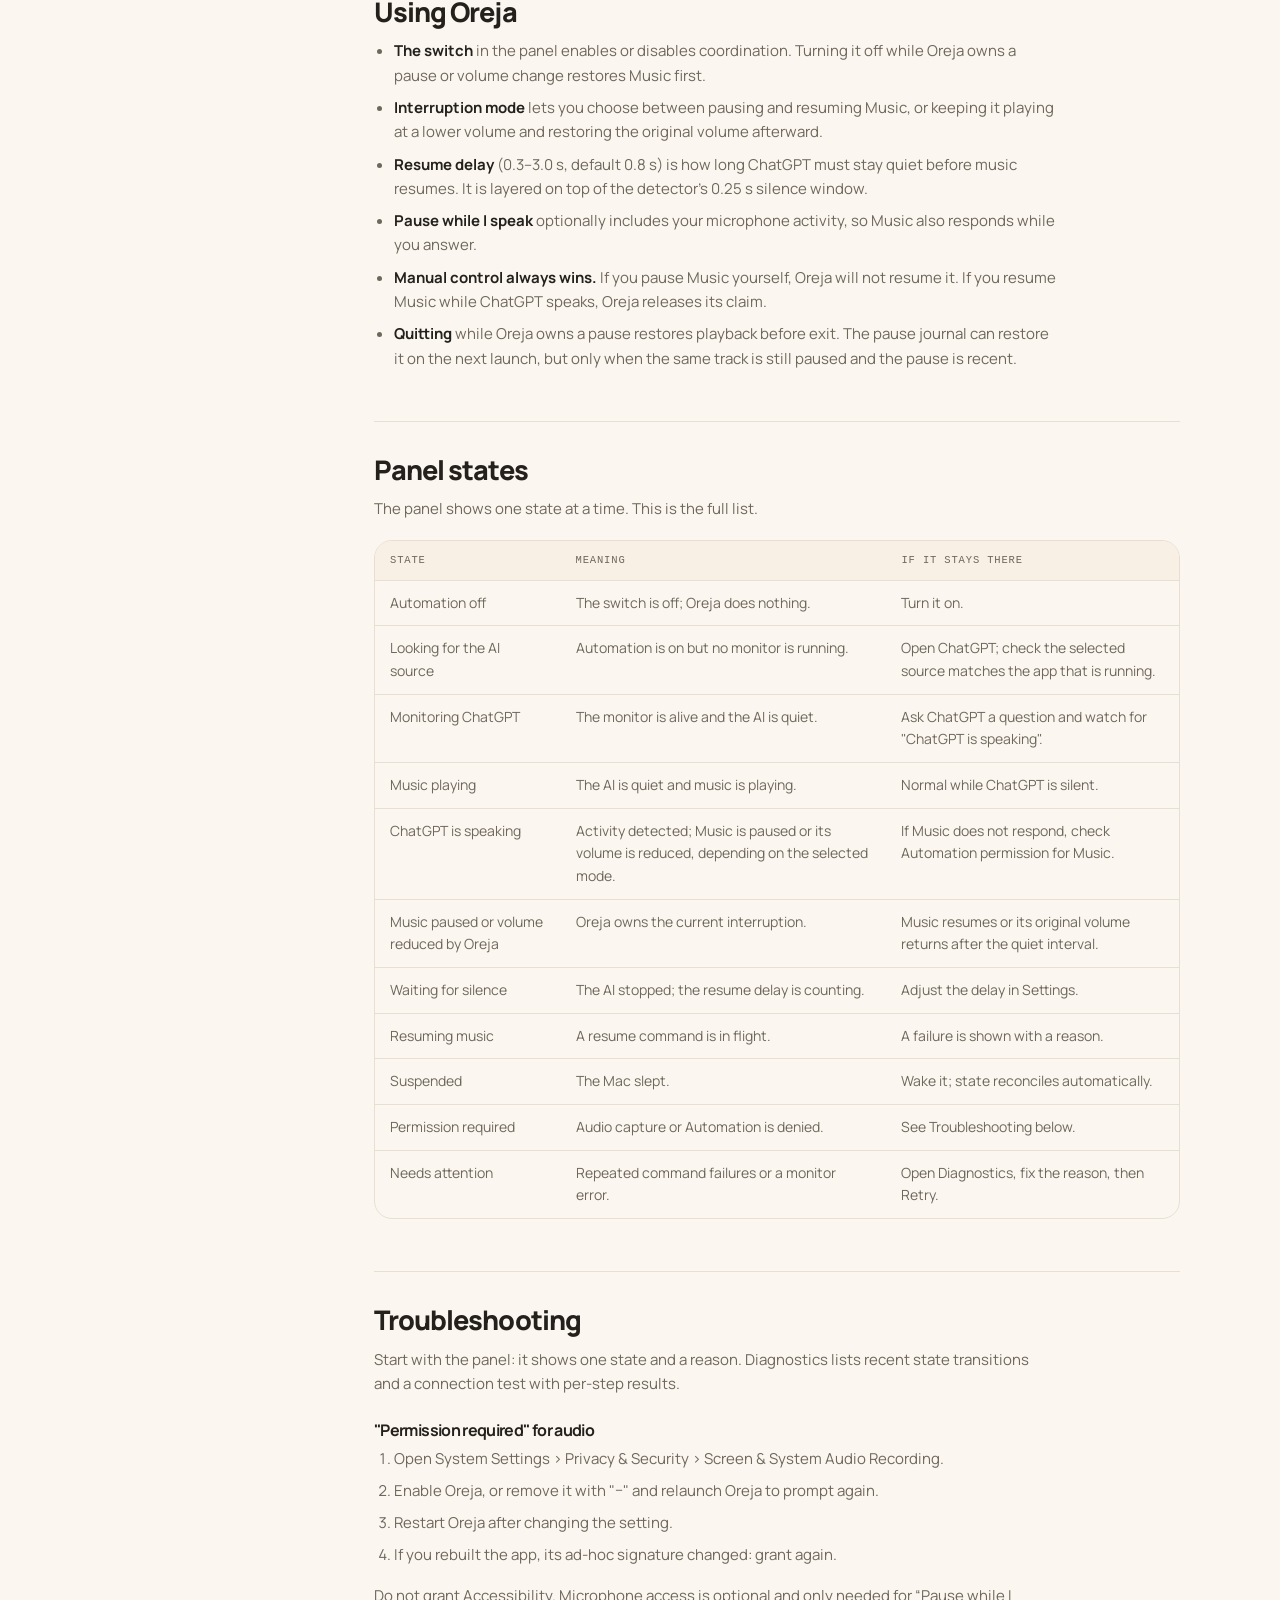
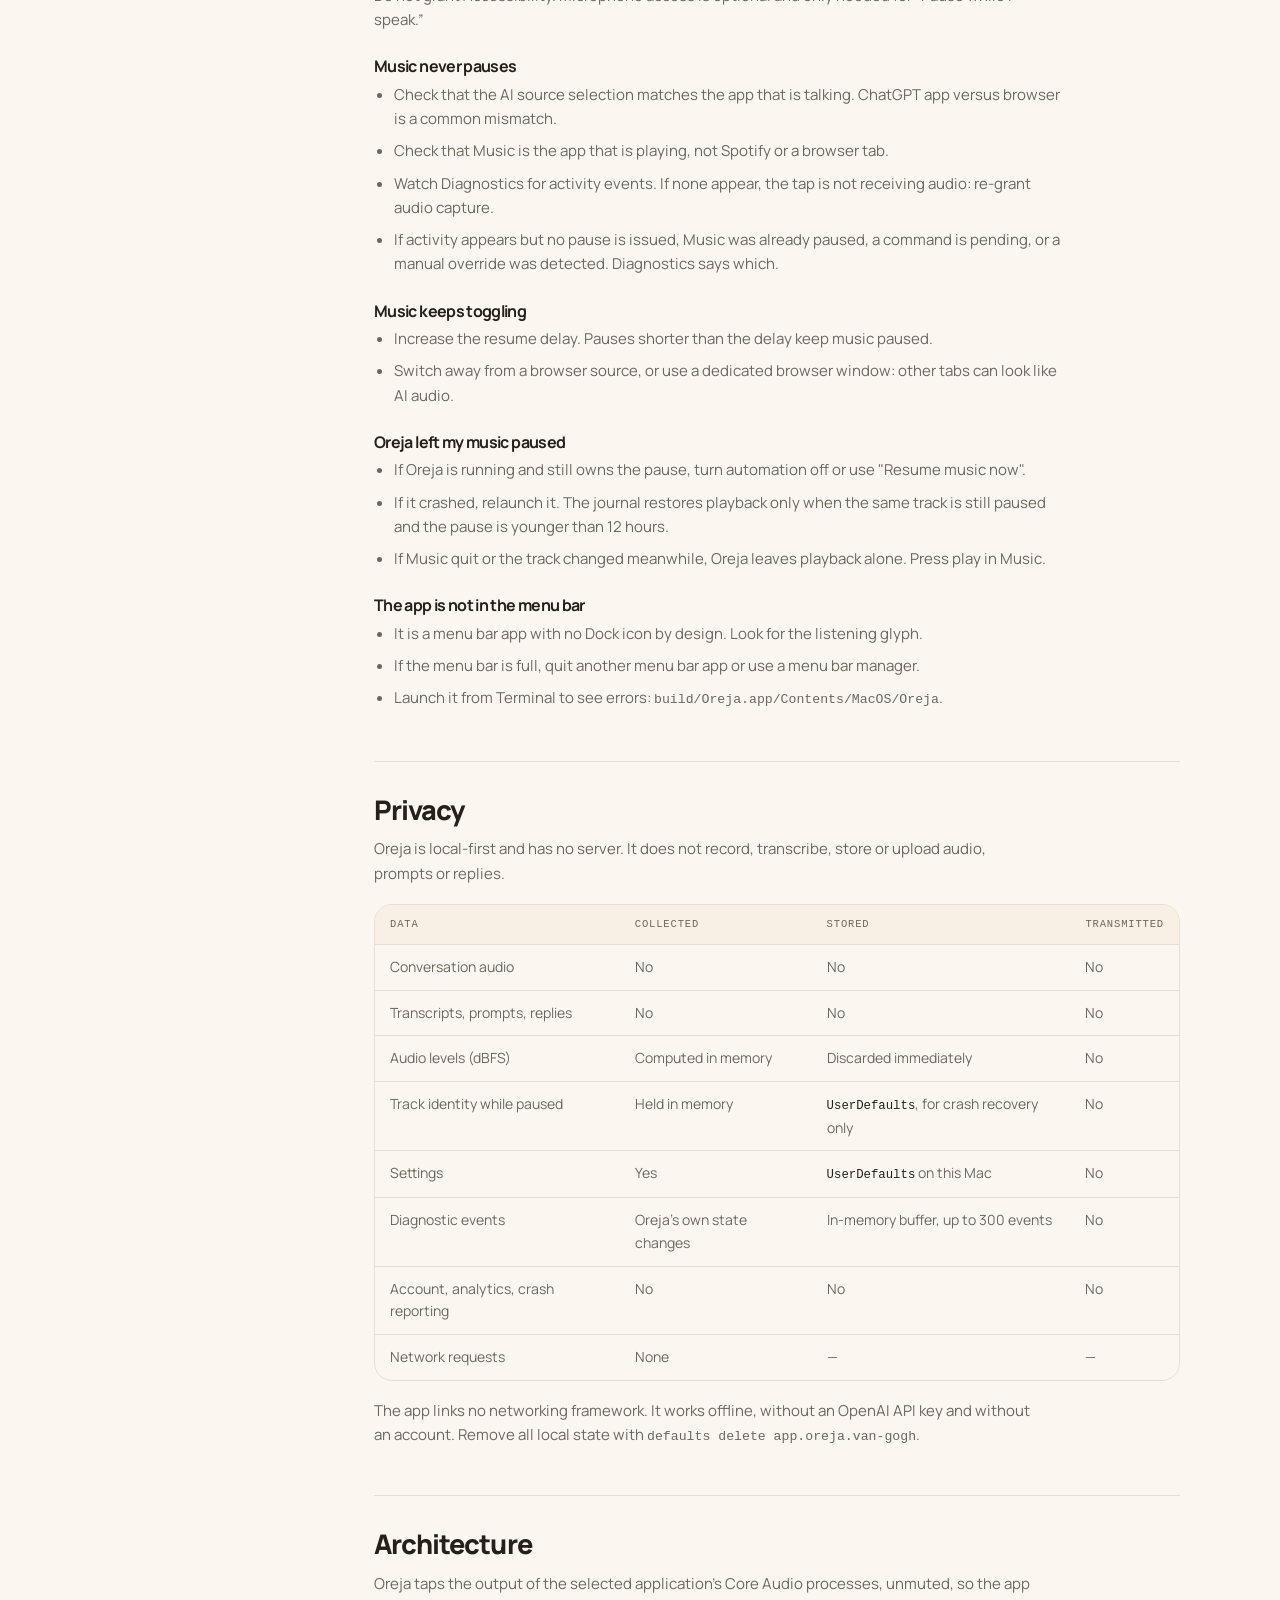
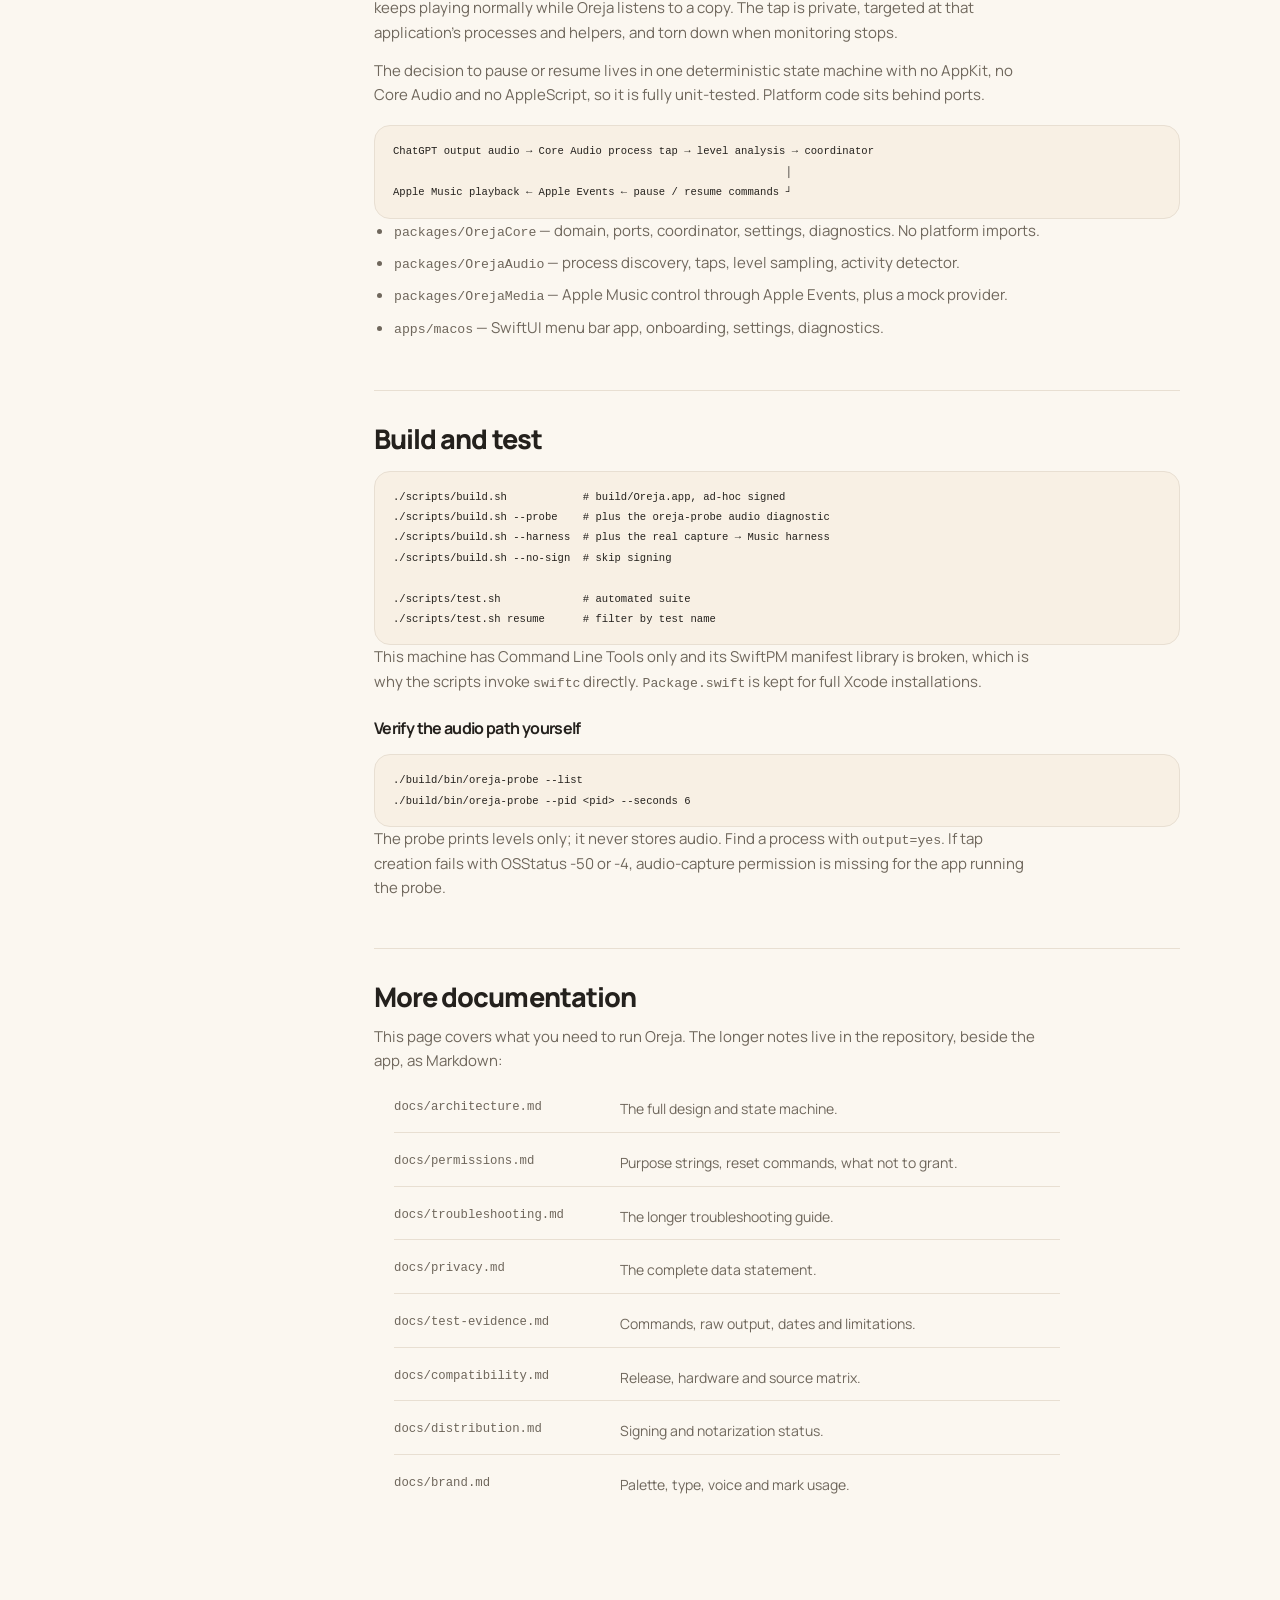
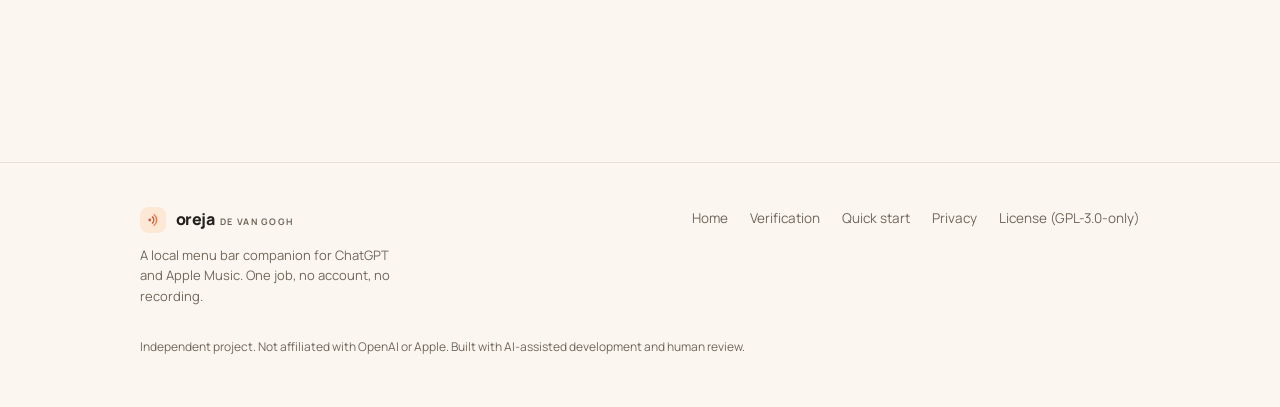
==== commit edc88a98: "Ship the Van Gogh mascot and stop deploying a site with missing files The production site 404'd on l" ====
--- a/site/docs.html
+++ b/site/docs.html
@@ -15,10 +15,10 @@
 
   <svg width="0" height="0" style="position:absolute" aria-hidden="true" focusable="false">
     <symbol id="mark-tile" viewBox="0 0 64 64">
-      <rect width="64" height="64" rx="18.5" fill="#242c5a"/>
-      <circle cx="25" cy="32" r="3.4" fill="#f7f2e8"/>
-      <path d="M31.43 24.34a10 10 0 0 1 0 15.32" fill="none" stroke="#f7f2e8" stroke-width="3.4" stroke-linecap="round"/>
-      <path d="M35.93 18.98a17 17 0 0 1 0 26.04" fill="none" stroke="#e7b44c" stroke-width="3.4" stroke-linecap="round"/>
+      <rect width="64" height="64" rx="19" fill="#fde7d5"/>
+      <circle cx="24" cy="32" r="3.4" fill="#c95f3c"/>
+      <path d="M30.43 24.34a10 10 0 0 1 0 15.32" fill="none" stroke="#c95f3c" stroke-width="3.4" stroke-linecap="round"/>
+      <path d="M34.93 18.98a17 17 0 0 1 0 26.04" fill="none" stroke="#e77952" stroke-width="3.4" stroke-linecap="round"/>
     </symbol>
   </svg>
 
@@ -97,7 +97,7 @@
         <section id="permissions">
           <h2>Permissions</h2>
           <p>Oreja asks for two permissions, each with a specific purpose string.</p>
-          <div class="table-wrap">
+          <div class="table-wrap" role="region" tabindex="0" aria-label="Permissions required by Oreja">
             <table>
               <thead>
                 <tr><th scope="col">Permission</th><th scope="col">Why</th><th scope="col">Where</th></tr>
@@ -133,7 +133,7 @@
         <section id="states">
           <h2>Panel states</h2>
           <p>The panel shows one state at a time. This is the full list.</p>
-          <div class="table-wrap">
+          <div class="table-wrap" role="region" tabindex="0" aria-label="Panel states">
             <table>
               <thead>
                 <tr><th scope="col">State</th><th scope="col">Meaning</th><th scope="col">If it stays there</th></tr>
@@ -206,7 +206,7 @@
             Oreja is local-first and has no server. It does not record, transcribe, store or upload
             audio, prompts or replies.
           </p>
-          <div class="table-wrap">
+          <div class="table-wrap" role="region" tabindex="0" aria-label="Data collected, stored and transmitted">
             <table>
               <thead>
                 <tr><th scope="col">Data</th><th scope="col">Collected</th><th scope="col">Stored</th><th scope="col">Transmitted</th></tr>
--- a/site/styles.css
+++ b/site/styles.css
@@ -1,60 +1,87 @@
 /* Oreja de Van Gogh — brand stylesheet.
    Tokens here mirror apps/macos/Theme.swift and docs/brand.md. No build step, no third-party
-   requests, no web fonts: the site must render from disk, offline. */
+   requests: the only font is a self-hosted Manrope, so the site renders from disk, offline. */
+
+@font-face {
+  font-family: "Manrope";
+  src: url("assets/fonts/manrope-variable.ttf") format("truetype-variations"),
+    url("assets/fonts/manrope-variable.ttf") format("truetype");
+  font-weight: 200 800;
+  font-style: normal;
+  font-display: swap;
+}
 
 :root {
-  --paper: #f7f2e8;
-  --card: #fffcf4;
-  --card-muted: #f1eada;
-  --ink: #14120e;
-  --ink-soft: #6c6559;
-  --line: #e1d7c4;
-  --line-strong: #cfc2a9;
-  --accent: #242c5a;
-  --accent-wash: #e9e6f3;
+  --paper: #fbf7f0;
+  --paper-deep: #f4ebdf;
+  --card: #fffdfa;
+  --card-muted: #f8f0e4;
+  --ink: #24211d;
+  --ink-soft: #6f675c;
+  --line: #e8dfd2;
+  --line-strong: #d8cbb8;
+  --apricot: #f8c39b;
+  --apricot-soft: #fde7d5;
+  --coral: #e77952;
+  --coral-deep: #c95f3c;
+  /* The one coral safe for small text and focus rings: 5.5:1 on paper, 4.91:1 on the wash.
+     --coral is decorative only (2.71:1) and --coral-deep is for large text (3.79:1).
+     Same value as OrejaTheme.Palette.accent, so site and app cannot drift. */
+  --coral-ink: #a7472a;
+  --accent: #24211d;
+  --accent-ink: #fbf7f0;
+  --on-accent: #fbf7f0;
+  --sage: #4c6a51;
   --wheat: #8a6318;
   --wheat-bright: #e7b44c;
-  --sage: #4c6a51;
-  --clay: #a9502c;
-
-  /* Fixed artwork colours: the indigo band and the product mock are the same in both appearances. */
-  --indigo: #242c5a;
-  --indigo-deep: #171d3f;
-  --cream: #f7f2e8;
-  --band: #171d3f;
-  --band-ink: #f5efe2;
-  --band-line: rgba(245, 239, 226, 0.14);
-
-  --mock-paper: #f7f2e8;
-  --mock-card: #fffcf4;
-  --mock-ink: #14120e;
-  --mock-soft: #6c6559;
-  --mock-line: #e1d7c4;
-
-  --sans: -apple-system, BlinkMacSystemFont, "SF Pro Text", "Segoe UI", ui-sans-serif, system-ui,
-    sans-serif;
-  --serif: ui-serif, "New York", "Iowan Old Style", Georgia, serif;
+  --band: #221f1b;
+  --band-ink: #f7f1e6;
+  --band-line: rgba(247, 241, 230, 0.14);
+
+  /* Motion tokens. Curves from the animate skill: built-in ease-out is too weak for deliberate UI. */
+  --ease-out: cubic-bezier(0.23, 1, 0.32, 1);
+  --ease-in-out: cubic-bezier(0.77, 0, 0.175, 1);
+  --dur-fast: 140ms;
+  --dur-ui: 200ms;
+
+  --sans: "Manrope", -apple-system, BlinkMacSystemFont, "SF Pro Text", "Segoe UI", ui-sans-serif,
+    system-ui, sans-serif;
   --mono: ui-monospace, "SF Mono", SFMono-Regular, Menlo, monospace;
 
-  --max: 1120px;
-  --gutter: clamp(20px, 5vw, 40px);
-  --radius: 12px;
+  --wrap: 1080px;
+  --gutter: clamp(18px, 4vw, 40px);
+  --radius: 22px;
+  --radius-lg: 30px;
+  --shadow-soft: 0 26px 60px -40px rgba(63, 43, 26, 0.55);
+  --shadow-lift: 0 30px 70px -42px rgba(63, 43, 26, 0.6);
 }
 
 @media (prefers-color-scheme: dark) {
   :root {
-    --paper: #11100e;
-    --card: #1b1916;
-    --card-muted: #17150f;
-    --ink: #f3eee2;
-    --ink-soft: #a8a091;
-    --line: #2c2823;
-    --line-strong: #3a352e;
-    --accent: #b9c0f0;
-    --accent-wash: #232841;
+    --paper: #16130f;
+    --paper-deep: #1e1a16;
+    --card: #221e19;
+    --card-muted: #1b1713;
+    --ink: #f7f1e6;
+    --ink-soft: #b0a696;
+    --line: #322c25;
+    --line-strong: #443c33;
+    --apricot: #e8a97f;
+    --apricot-soft: #33241c;
+    --coral: #ef8a5f;
+    --coral-deep: #f0a084;
+    --coral-ink: #f3a88e;
+    --accent: #f7f1e6;
+    --accent-ink: #1a1612;
+    --on-accent: #1a1612;
+    --sage: #9cc2a3;
     --wheat: #e7b44c;
-    --sage: #9cc2a3;
-    --clay: #e8a183;
+    --wheat-bright: #e7b44c;
+    --band: #0f0d0b;
+    --band-ink: #f7f1e6;
+    --band-line: rgba(247, 241, 230, 0.12);
+    --shadow-soft: 0 26px 60px -40px rgba(0, 0, 0, 0.9);
+    --shadow-lift: 0 30px 70px -42px rgba(0, 0, 0, 0.95);
   }
 }
 
@@ -71,13 +98,34 @@
 
 body {
   margin: 0;
+  /* The scene glow deliberately bleeds past the gutters; clip it instead of scrolling sideways. */
+  overflow-x: clip;
   background: var(--paper);
   color: var(--ink);
   font-family: var(--sans);
-  font-size: 16px;
-  line-height: 1.6;
+  /* rem, so a reader's own font-size still applies. */
+  font-size: 1.03rem;
+  line-height: 1.62;
   -webkit-font-smoothing: antialiased;
   text-rendering: optimizeLegibility;
+}
+
+h1,
+h2,
+h3 {
+  margin: 0;
+  font-weight: 800;
+  letter-spacing: -0.04em;
+  line-height: 1.02;
+  text-wrap: balance;
+}
+
+p {
+  margin: 0;
+}
+
+a {
+  color: inherit;
 }
 
 img,
@@ -86,47 +134,41 @@
   max-width: 100%;
 }
 
-a {
-  color: inherit;
+code {
+  font-family: var(--mono);
+  font-size: 0.88em;
 }
 
 :focus-visible {
-  outline: 2px solid var(--accent);
+  /* 5.35:1 on paper: a focus ring has to reach 3:1 against everything it crosses (1.4.11). */
+  outline: 2px solid var(--coral-ink);
   outline-offset: 3px;
   border-radius: 6px;
 }
 
 .skip-link {
   position: absolute;
-  left: -9999px;
-  top: 0;
+  left: 16px;
+  top: -60px;
+  z-index: 60;
+  padding: 10px 16px;
+  border-radius: 999px;
   background: var(--ink);
   color: var(--paper);
-  padding: 10px 16px;
-  border-radius: 0 0 8px 0;
-  z-index: 40;
+  font-size: 14px;
+  text-decoration: none;
+  transition: top 160ms ease;
 }
 
 .skip-link:focus {
-  left: 0;
+  top: 14px;
 }
 
 .container {
-  max-width: var(--max);
+  width: 100%;
+  max-width: var(--wrap);
   margin: 0 auto;
   padding: 0 var(--gutter);
-}
-
-.visually-hidden {
-  position: absolute;
-  width: 1px;
-  height: 1px;
-  margin: -1px;
-  padding: 0;
-  overflow: hidden;
-  clip: rect(0 0 0 0);
-  white-space: nowrap;
-  border: 0;
 }
 
 /* ---------- Header ---------- */
@@ -134,24 +176,36 @@
 .site-header {
   position: sticky;
   top: 0;
-  z-index: 20;
-  background: var(--paper);
-  border-bottom: 1px solid var(--line);
-}
-
-@supports (backdrop-filter: blur(6px)) {
-  .site-header {
-    background: color-mix(in srgb, var(--paper) 84%, transparent);
-    backdrop-filter: blur(14px);
-  }
+  z-index: 30;
+  padding: 16px var(--gutter) 0;
+  background: transparent;
 }
 
 .nav {
   display: flex;
   align-items: center;
   justify-content: space-between;
-  gap: 20px;
-  height: 64px;
+  gap: 18px;
+  height: 62px;
+  max-width: var(--wrap);
+  margin: 0 auto;
+  padding: 0 10px 0 16px;
+  border: 1px solid color-mix(in srgb, var(--line) 80%, transparent);
+  border-radius: 999px;
+  background: color-mix(in srgb, var(--paper) 82%, transparent);
+  box-shadow: var(--shadow-soft);
+}
+
+@supports (backdrop-filter: blur(14px)) {
+  .nav {
+    background: color-mix(in srgb, var(--paper) 66%, transparent);
+    backdrop-filter: blur(18px) saturate(1.2);
+  }
+}
+
+.nav.container {
+  padding-left: 16px;
+  padding-right: 10px;
 }
 
 .brand {
@@ -165,19 +219,19 @@
 .brand-lockup {
   display: flex;
   align-items: baseline;
-  gap: 5px;
+  gap: 6px;
 }
 
 .brand-name {
-  font-size: 15px;
-  font-weight: 600;
-  letter-spacing: -0.02em;
+  font-size: 16px;
+  font-weight: 800;
+  letter-spacing: -0.035em;
 }
 
 .brand-suffix {
-  font-size: 9.5px;
-  font-weight: 600;
-  letter-spacing: 0.09em;
+  font-size: 9px;
+  font-weight: 700;
+  letter-spacing: 0.14em;
   color: var(--ink-soft);
 }
 
@@ -186,11 +240,13 @@
   align-items: center;
   gap: 24px;
   font-size: 14px;
+  font-weight: 600;
 }
 
 .nav-links a {
   color: var(--ink-soft);
   text-decoration: none;
+  transition: color var(--dur-fast) var(--ease-out);
 }
 
 .nav-links a:hover,
@@ -199,7 +255,7 @@
 }
 
 .mark-tile {
-  border-radius: 29%;
+  border-radius: 30%;
   flex: 0 0 auto;
 }
 
@@ -223,611 +279,907 @@
 .btn {
   display: inline-flex;
   align-items: center;
-  gap: 8px;
-  padding: 11px 20px;
+  justify-content: center;
+  gap: 9px;
+  padding: 14px 24px;
   border: 1px solid transparent;
   border-radius: 999px;
-  font-size: 14px;
-  font-weight: 600;
+  font-family: inherit;
+  font-size: 15px;
+  font-weight: 700;
+  letter-spacing: -0.01em;
   text-decoration: none;
   cursor: pointer;
-  transition: background-color 180ms ease, border-color 180ms ease, color 180ms ease;
-}
-
-.btn-small {
-  padding: 8px 16px;
-  font-size: 13px;
+  transition: background-color var(--dur-fast) var(--ease-out),
+    border-color var(--dur-fast) var(--ease-out), color var(--dur-fast) var(--ease-out);
+}
+
+/* Motion on hover only where a real pointer exists; touch taps fire false hovers. */
+@media (hover: hover) and (pointer: fine) {
+  .btn {
+    transition: background-color var(--dur-fast) var(--ease-out),
+      border-color var(--dur-fast) var(--ease-out), color var(--dur-fast) var(--ease-out),
+      transform var(--dur-fast) var(--ease-out);
+  }
+
+  .btn:hover {
+    transform: translateY(-1px);
+  }
 }
 
 .btn-primary {
-  background: var(--ink);
-  color: var(--paper);
-}
-
-.btn-primary:hover {
   background: var(--accent);
+  color: var(--accent-ink);
 }
 
 .btn-ghost {
   border-color: var(--line-strong);
   color: var(--ink);
-}
-
-.btn-ghost:hover {
-  background: var(--card);
+  background: color-mix(in srgb, var(--card) 60%, transparent);
+}
+
+/* Hover colour, like hover motion, only for a real pointer: a tap would otherwise latch it. */
+@media (hover: hover) and (pointer: fine) {
+  /* White on --coral-ink is 5.8:1; white on --coral-deep was 4.05:1 and failed for 15px text. */
+  .btn-primary:hover {
+    background: var(--coral-ink);
+    color: #fff;
+  }
+
+  .btn-ghost:hover {
+    border-color: var(--ink-soft);
+    background: var(--card);
+  }
+}
+
+.btn-small {
+  padding: 10px 18px;
+  font-size: 13.5px;
+}
+
+.btn-band {
+  border-color: var(--band-line);
+  background: transparent;
+  color: var(--band-ink);
+}
+
+@media (hover: hover) and (pointer: fine) {
+  .btn-band:hover {
+    border-color: var(--apricot);
+    background: rgba(255, 255, 255, 0.07);
+    color: #fff;
+  }
+}
+
+.btn-large {
+  padding: 17px 30px;
+  font-size: 16px;
 }
 
 /* ---------- Hero ---------- */
 
 .hero {
-  padding: clamp(56px, 9vw, 104px) 0 0;
+  /* Vertical only, for the same reason as .section: .container owns the gutter. */
+  padding-block: clamp(52px, 8vw, 92px) 0;
   text-align: center;
 }
 
 .pill {
   display: inline-flex;
   align-items: center;
-  gap: 9px;
-  padding: 6px 14px 6px 8px;
+  gap: 8px;
+  padding: 7px 14px 7px 9px;
   border: 1px solid var(--line);
   border-radius: 999px;
-  background: var(--card);
-  font-family: var(--mono);
-  font-size: 11px;
-  letter-spacing: 0.08em;
-  text-transform: uppercase;
-  color: var(--ink-soft);
+  background: color-mix(in srgb, var(--card) 76%, transparent);
+  color: var(--ink-soft);
+  font-size: 12.5px;
+  font-weight: 700;
+  letter-spacing: 0.01em;
 }
 
 .hero h1 {
-  margin: 26px auto 0;
-  max-width: 17ch;
-  font-size: clamp(44px, 8.2vw, 92px);
-  line-height: 0.98;
-  font-weight: 600;
-  letter-spacing: -0.045em;
+  margin: 22px auto 0;
+  max-width: 16ch;
+  font-size: clamp(42px, 7.6vw, 78px);
+  line-height: 0.96;
+  letter-spacing: -0.05em;
 }
 
 .hero h1 em {
-  font-family: var(--serif);
-  font-style: italic;
-  font-weight: 400;
-  letter-spacing: -0.02em;
+  font-style: normal;
+  color: var(--coral-deep);
 }
 
 .hero-sub {
-  margin: 24px auto 0;
-  max-width: 54ch;
-  font-size: clamp(16px, 1.9vw, 19px);
-  color: var(--ink-soft);
+  max-width: 52ch;
+  margin: 22px auto 0;
+  color: var(--ink-soft);
+  font-size: clamp(16px, 1.7vw, 18px);
+  line-height: 1.6;
+  text-wrap: pretty;
 }
 
 .hero-actions {
   display: flex;
   flex-wrap: wrap;
+  align-items: center;
+  justify-content: center;
   gap: 12px;
-  justify-content: center;
-  margin-top: 32px;
+  margin-top: 28px;
 }
 
 .hero-meta {
-  margin: 18px 0 0;
-  font-family: var(--mono);
-  font-size: 12px;
-  color: var(--ink-soft);
-}
-
-/* ---------- Product mock ---------- */
-
-.device-wrap {
-  max-width: 940px;
-  margin: clamp(44px, 6vw, 72px) auto 0;
-  padding: 0 var(--gutter);
-}
-
-.device {
-  padding: 10px;
-  border: 1px solid var(--line-strong);
-  border-radius: 22px;
+  margin-top: 16px;
+  color: var(--ink-soft);
+  font-size: 12.5px;
+  font-weight: 600;
+  letter-spacing: 0.01em;
+}
+
+/* ---------- Character scene ---------- */
+
+.scene {
+  position: relative;
+  display: grid;
+  place-items: center;
+  max-width: 860px;
+  margin: clamp(18px, 3vw, 34px) auto 0;
+  padding: clamp(26px, 4vw, 48px) 0 clamp(10px, 2vw, 22px);
+}
+
+.scene-glow {
+  position: absolute;
+  /* No negative horizontal inset: at 320px it pushed the document 32px wider than the viewport. */
+  inset: -6% 0 0;
+  background: radial-gradient(
+    58% 52% at 50% 46%,
+    color-mix(in srgb, var(--apricot) 62%, transparent) 0%,
+    transparent 72%
+  );
+  filter: blur(6px);
+  pointer-events: none;
+}
+
+/* On dark paper a 62% apricot glow reads as a brown bruise around the character. */
+@media (prefers-color-scheme: dark) {
+  .scene-glow {
+    background: radial-gradient(
+      54% 48% at 50% 46%,
+      color-mix(in srgb, var(--apricot) 22%, transparent) 0%,
+      transparent 70%
+    );
+  }
+}
+
+/* Vincent is a five-frame pixel sprite: idle, idle blink, listening, listening blink, ouch.
+   The sheet is 5 frames wide, so background-position percentages address a frame by
+   frame / 4 * 100%. Sizes stay multiples of the 40px grid, which keeps every pixel square.
+   He blinks and nothing else: he does not bob, float, drift or parallax, on scroll or otherwise. */
+.vincent {
+  position: relative;
+  width: 320px;
+  height: 320px;
+  background-image: url("assets/oreja-vincent.png");
+  background-repeat: no-repeat;
+  background-size: 500% 100%;
+  background-position: 0% 0;
+  image-rendering: pixelated;
+  -webkit-user-select: none;
+  user-select: none;
+  animation: vincent-idle 5.6s steps(1) infinite;
+}
+
+.vincent.is-listening,
+.stage-art.is-listening .vincent {
+  animation: vincent-listen 2.4s steps(1) infinite;
+}
+
+.vincent-stage {
+  width: 200px;
+  height: 200px;
+}
+
+.vincent-still {
+  width: 200px;
+  height: 200px;
+}
+
+@keyframes vincent-idle {
+  0%,
+  82% {
+    background-position: 0% 0;
+  }
+  84%,
+  92% {
+    background-position: 25% 0;
+  }
+  94%,
+  100% {
+    background-position: 0% 0;
+  }
+}
+
+@keyframes vincent-listen {
+  0%,
+  74% {
+    background-position: 50% 0;
+  }
+  76%,
+  88% {
+    background-position: 75% 0;
+  }
+  90%,
+  100% {
+    background-position: 50% 0;
+  }
+}
+
+.float {
+  position: absolute;
+  display: grid;
+  gap: 4px;
+  min-width: 176px;
+  padding: 13px 16px;
+  border: 1px solid var(--line);
+  border-radius: 18px;
   background: var(--card);
-  box-shadow: 0 40px 80px -52px rgba(20, 18, 14, 0.55);
-}
-
-.device-screen {
-  position: relative;
-  overflow: hidden;
-  min-height: 348px;
-  border-radius: 14px;
-  background: radial-gradient(120% 140% at 12% 0%, #333b73 0%, #1c2246 46%, #12162e 100%);
-}
-
-.device-screen::after {
-  content: "";
-  position: absolute;
-  inset: auto -20% -60% 10%;
-  height: 60%;
-  background: radial-gradient(60% 100% at 30% 100%, rgba(231, 180, 76, 0.28), transparent 70%);
-  pointer-events: none;
-}
-
-.menubar {
-  position: relative;
-  z-index: 1;
-  display: flex;
-  align-items: center;
-  justify-content: space-between;
-  height: 30px;
-  padding: 0 14px;
-  border-bottom: 1px solid rgba(255, 255, 255, 0.07);
-  background: rgba(255, 255, 255, 0.06);
-  color: rgba(247, 242, 232, 0.78);
-  font-size: 10.5px;
-}
-
-.menubar-group {
-  display: flex;
-  align-items: center;
-  gap: 14px;
-}
-
-.menubar-group .muted {
-  color: rgba(247, 242, 232, 0.5);
-}
-
-.desktop {
-  position: relative;
-  z-index: 1;
-  display: flex;
-  justify-content: flex-end;
-  align-items: flex-start;
-  padding: 24px;
-}
-
-.panel {
-  width: 302px;
-  overflow: hidden;
-  border: 1px solid var(--mock-line);
-  border-radius: 12px;
-  background: var(--mock-paper);
-  color: var(--mock-ink);
-  box-shadow: 0 26px 54px -26px rgba(0, 0, 0, 0.55);
-}
-
-.mp-head {
-  display: flex;
-  align-items: center;
-  gap: 8px;
-  padding: 12px 14px;
-  border-bottom: 1px solid var(--mock-line);
-}
-
-.mp-mark {
-  display: grid;
-  place-items: center;
-  width: 20px;
-  height: 20px;
-  border-radius: 29%;
-  background: linear-gradient(135deg, #2b3468, #171d3f);
-}
-
-.mp-word {
-  font-size: 12px;
-  font-weight: 600;
-  letter-spacing: -0.02em;
-}
-
-.mp-suffix {
-  margin-left: 4px;
-  font-size: 7.5px;
-  font-weight: 600;
-  letter-spacing: 0.09em;
-  color: var(--mock-soft);
-}
-
-.mp-switch {
-  position: relative;
-  width: 28px;
-  height: 16px;
-  margin-left: auto;
-  border-radius: 999px;
-  background: var(--indigo);
-}
-
-.mp-switch::after {
-  content: "";
-  position: absolute;
-  top: 2px;
-  right: 2px;
-  width: 12px;
-  height: 12px;
-  border-radius: 50%;
-  background: var(--cream);
-}
-
-.mp-status {
-  display: flex;
-  gap: 8px;
-  padding: 12px 14px 8px;
-}
-
-.mp-dot {
-  flex: 0 0 auto;
-  width: 7px;
-  height: 7px;
-  margin-top: 5px;
-  border-radius: 50%;
-  background: var(--indigo);
-  box-shadow: 0 0 0 4px rgba(36, 44, 90, 0.13);
-}
-
-.mp-title {
-  font-size: 12px;
-  font-weight: 600;
-  letter-spacing: -0.01em;
-}
-
-.mp-detail {
-  margin-top: 2px;
-  font-size: 10.5px;
-  line-height: 1.45;
-  color: var(--mock-soft);
-}
-
-.mp-music {
+  box-shadow: var(--shadow-lift);
+  text-align: left;
+}
+
+.float-label {
   display: flex;
   align-items: center;
   gap: 7px;
-  padding: 2px 14px 12px;
-  font-size: 10.5px;
-  color: var(--mock-soft);
-}
-
-.mp-music .mp-track {
-  color: rgba(20, 18, 14, 0.45);
-}
-
-.mp-cta {
+  font-size: 11px;
+  font-weight: 700;
+  letter-spacing: 0.09em;
+  text-transform: uppercase;
+  color: var(--ink-soft);
+}
+
+.float-value {
+  display: flex;
+  align-items: baseline;
+  gap: 6px;
+  font-size: 19px;
+  font-weight: 800;
+  letter-spacing: -0.03em;
+}
+
+/* Readouts that change while you watch: one digit width, so nothing shifts. */
+.float-value,
+.stage-state,
+.art-duck strong,
+.art-return span,
+.evidence-foot,
+.get-card pre {
+  font-variant-numeric: tabular-nums;
+}
+
+.float-value small {
+  font-size: 12px;
+  font-weight: 600;
+  letter-spacing: 0;
+  color: var(--ink-soft);
+}
+
+.float-ai {
+  top: 12%;
+  left: 0;
+}
+
+.float-music {
+  bottom: 16%;
+  right: 0;
+}
+
+.float-return {
+  right: 8%;
+  top: 9%;
+  min-width: 0;
+  padding: 9px 14px;
+  border-radius: 999px;
+}
+
+.float-return .float-value {
+  font-size: 13px;
+}
+
+.wave {
+  display: inline-flex;
+  align-items: center;
+  gap: 2.5px;
+  height: 14px;
+}
+
+.wave i {
+  width: 2.5px;
+  border-radius: 2px;
+  background: var(--coral);
+  animation: wave 1.1s ease-in-out infinite;
+}
+
+.wave i:nth-child(1) { height: 5px; animation-delay: 0ms; }
+.wave i:nth-child(2) { height: 11px; animation-delay: 90ms; }
+.wave i:nth-child(3) { height: 7px; animation-delay: 180ms; }
+.wave i:nth-child(4) { height: 13px; animation-delay: 270ms; }
+.wave i:nth-child(5) { height: 6px; animation-delay: 360ms; }
+
+@keyframes wave {
+  0%,
+  100% {
+    transform: scaleY(0.55);
+  }
+  50% {
+    transform: scaleY(1.15);
+  }
+}
+
+.meter {
+  position: relative;
+  height: 6px;
+  border-radius: 999px;
+  background: var(--card-muted);
+  overflow: hidden;
+}
+
+.meter span {
+  position: absolute;
+  inset: 0 auto 0 0;
+  width: 14%;
+  border-radius: 999px;
+  background: var(--coral);
+}
+
+.scene-caption {
+  max-width: 46ch;
+  margin: 18px auto 0;
+  color: var(--ink-soft);
+  font-size: 13px;
+  line-height: 1.55;
+  text-align: center;
+}
+
+/* ---------- Sections ---------- */
+
+section {
+  scroll-margin-top: 96px;
+}
+
+.section {
+  /* Vertical only: this rule shares an element with .container, and a shorthand `0` inline
+     padding silently removed the gutter, so section copy ran edge to edge on a phone. */
+  padding-block: clamp(64px, 9vw, 108px) 0;
+}
+
+.section-head {
+  max-width: 640px;
+  margin: 0 auto clamp(28px, 4vw, 44px);
+  text-align: center;
+}
+
+.section-head h2 {
+  margin-top: 14px;
+  font-size: clamp(30px, 4.2vw, 44px);
+}
+
+.eyebrow {
+  display: inline-block;
+  font-size: 11.5px;
+  font-weight: 800;
+  letter-spacing: 0.16em;
+  text-transform: uppercase;
+  /* Small caps at 11.5px need 4.5:1, not the 3:1 large text gets. */
+  color: var(--coral-ink);
+}
+
+.lead {
+  margin-top: 14px;
+  color: var(--ink-soft);
+  font-size: 16.5px;
+  line-height: 1.6;
+  text-wrap: pretty;
+}
+
+.section-head .lead {
+  margin-left: auto;
+  margin-right: auto;
+}
+
+/* ---------- Interactive handoff ---------- */
+
+.players {
+  display: flex;
+  flex-wrap: wrap;
+  justify-content: center;
+  gap: 8px;
+  margin-bottom: 18px;
+}
+
+.player {
+  padding: 9px 16px;
+  border: 1px solid var(--line);
+  border-radius: 999px;
+  background: transparent;
+  color: var(--ink-soft);
+  font-family: inherit;
+  font-size: 13.5px;
+  font-weight: 700;
+  cursor: pointer;
+  transition: background-color var(--dur-fast) var(--ease-out),
+    color var(--dur-fast) var(--ease-out), border-color var(--dur-fast) var(--ease-out);
+}
+
+@media (hover: hover) and (pointer: fine) {
+  .player:hover {
+    border-color: var(--line-strong);
+    color: var(--ink);
+  }
+}
+
+.player[aria-pressed="true"] {
+  background: var(--ink);
+  border-color: var(--ink);
+  color: var(--paper);
+}
+
+.stage {
+  display: grid;
+  grid-template-columns: minmax(0, 1.05fr) minmax(0, 0.95fr);
+  gap: clamp(20px, 4vw, 44px);
+  align-items: center;
+  padding: clamp(22px, 3.4vw, 38px);
+  border: 1px solid var(--line);
+  border-radius: var(--radius-lg);
+  background:
+    radial-gradient(
+      70% 90% at 8% 12%,
+      color-mix(in srgb, var(--apricot) 34%, transparent),
+      transparent 70%
+    ),
+    var(--card);
+  box-shadow: var(--shadow-soft);
+}
+
+.stage-copy h3 {
+  font-size: clamp(24px, 3vw, 32px);
+  letter-spacing: -0.04em;
+}
+
+.stage-copy p {
+  margin-top: 12px;
+  max-width: 40ch;
+  color: var(--ink-soft);
+  font-size: 15px;
+}
+
+.stage-copy .stage-state {
+  margin-top: 18px;
+  font-family: var(--mono);
+  font-size: 12px;
+  color: var(--ink-soft);
+}
+
+/* One-shot fade for swapped scene copy. Resting opacity is 1, so the text can never be lost. */
+.stage-copy.scene-in {
+  animation: scene-in 160ms var(--ease-out);
+}
+
+@keyframes scene-in {
+  from {
+    opacity: 0;
+  }
+  to {
+    opacity: 1;
+  }
+}
+
+@media (prefers-reduced-motion: reduce) {
+  .stage-copy.scene-in {
+    animation: none;
+  }
+}
+
+.stage-art {
+  display: grid;
+  justify-items: center;
+  gap: 14px;
+}
+
+.stage-art .vincent {
+  width: 200px;
+  height: 200px;
+}
+
+.stage-board {
+  width: 100%;
+  display: grid;
+  gap: 1px;
+  overflow: hidden;
+  border: 1px solid var(--line);
+  border-radius: 16px;
+  background: var(--line);
+}
+
+.stage-row {
+  display: flex;
+  align-items: center;
+  gap: 10px;
+  padding: 12px 14px;
+  background: var(--card);
+  font-size: 13.5px;
+}
+
+.stage-row span:first-child {
+  color: var(--ink-soft);
+}
+
+.stage-row strong {
+  margin-left: auto;
+  font-weight: 700;
+  letter-spacing: -0.01em;
+}
+
+.stage-row .dot {
+  width: 7px;
+  height: 7px;
+  border-radius: 50%;
+  background: var(--coral);
+  flex: 0 0 auto;
+}
+
+/* ---------- Feature cards ---------- */
+
+.cards {
+  display: grid;
+  grid-template-columns: repeat(3, minmax(0, 1fr));
+  gap: 16px;
+}
+
+.card {
+  display: grid;
+  align-content: start;
+  gap: 10px;
+  padding: 24px;
+  border: 1px solid var(--line);
+  border-radius: var(--radius-lg);
+  background: var(--card);
+}
+
+.card-art {
+  display: grid;
+  place-items: center;
+  height: 132px;
+  margin-bottom: 8px;
+  border-radius: 20px;
+  background: var(--card-muted);
+  overflow: hidden;
+}
+
+.card h3 {
+  font-size: 20px;
+  letter-spacing: -0.03em;
+}
+
+.card p {
+  color: var(--ink-soft);
+  font-size: 14.5px;
+  line-height: 1.55;
+}
+
+.card-label {
+  font-size: 11px;
+  font-weight: 800;
+  letter-spacing: 0.13em;
+  text-transform: uppercase;
+  color: var(--ink-soft);
+}
+
+.art-wave {
   display: flex;
   align-items: center;
   gap: 7px;
-  margin: 0 14px 12px;
-  padding: 7px 11px;
-  border-radius: 8px;
-  background: var(--indigo);
-  color: var(--cream);
+  height: 100%;
+}
+
+.art-wave span {
+  width: 10px;
+  border-radius: 999px;
+  background: var(--coral);
+  opacity: 0.85;
+}
+
+.art-wave span:nth-child(1) { height: 36px; }
+.art-wave span:nth-child(2) { height: 68px; }
+.art-wave span:nth-child(3) { height: 48px; }
+.art-wave span:nth-child(4) { height: 84px; }
+.art-wave span:nth-child(5) { height: 30px; }
+
+.art-duck {
+  display: grid;
+  justify-items: center;
+  gap: 10px;
+  width: 100%;
+  padding: 0 28px;
+}
+
+.art-duck strong {
+  font-size: 32px;
+  font-weight: 800;
+  letter-spacing: -0.04em;
+}
+
+.art-duck small {
   font-size: 11px;
+  font-weight: 700;
+  letter-spacing: 0.1em;
+  text-transform: uppercase;
+  color: var(--ink-soft);
+}
+
+.art-return {
+  display: grid;
+  justify-items: center;
+  gap: 8px;
+}
+
+.art-return span {
+  font-family: var(--mono);
+  font-size: 15px;
   font-weight: 600;
 }
 
-.mp-rows {
-  padding: 6px 8px 8px;
-  border-top: 1px solid var(--mock-line);
-}
-
-.mp-row {
-  display: flex;
-  align-items: center;
-  gap: 8px;
-  padding: 5px 6px;
-  font-size: 10.5px;
-}
-
-.mp-row .mp-hint {
-  margin-left: auto;
-  font-family: var(--mono);
-  font-size: 9px;
-  color: var(--mock-soft);
-}
-
-.device-caption {
-  margin: 18px auto 0;
-  max-width: 46ch;
-  font-size: 13px;
-  text-align: center;
-  color: var(--ink-soft);
-}
-
-/* ---------- Sections ---------- */
-
-section {
-  padding: clamp(60px, 8vw, 112px) 0;
-}
-
-.section-head {
-  max-width: 660px;
-}
-
-.eyebrow {
-  font-family: var(--mono);
+.art-return i {
+  font-style: normal;
+  padding: 5px 11px;
+  border-radius: 999px;
+  background: var(--card);
+  border: 1px solid var(--line);
   font-size: 11px;
-  letter-spacing: 0.14em;
-  text-transform: uppercase;
-  color: var(--ink-soft);
-}
-
-h2 {
-  margin: 14px 0 0;
-  font-size: clamp(28px, 4.1vw, 44px);
-  line-height: 1.08;
-  font-weight: 600;
-  letter-spacing: -0.035em;
-}
-
-h3 {
-  letter-spacing: -0.01em;
-}
-
-.lead {
-  margin: 18px 0 0;
-  max-width: 58ch;
-  font-size: 17px;
-  color: var(--ink-soft);
-}
-
-.steps {
-  display: grid;
-  grid-template-columns: repeat(3, minmax(0, 1fr));
-  margin-top: 48px;
-  border-top: 1px solid var(--line);
-}
-
-.step {
-  padding: 26px 28px 6px 0;
-  border-right: 1px solid var(--line);
-}
-
-.step:last-child {
-  border-right: 0;
-  padding-right: 0;
-}
-
-.step-num {
-  font-family: var(--mono);
-  font-size: 11px;
-  letter-spacing: 0.1em;
-  color: var(--wheat);
-}
-
-.step h3 {
-  margin: 14px 0 8px;
-  font-size: 17px;
-  font-weight: 600;
-}
-
-.step p {
-  margin: 0;
-  font-size: 14.5px;
+  font-weight: 700;
   color: var(--ink-soft);
 }
 
 /* ---------- Band ---------- */
 
+.band-wrap {
+  padding-block: clamp(64px, 9vw, 108px) 0;
+}
+
 .band {
+  padding: clamp(30px, 5vw, 56px);
+  border-radius: 36px;
   background: var(--band);
   color: var(--band-ink);
 }
 
-.band .eyebrow,
+.band-grid {
+  display: grid;
+  grid-template-columns: minmax(0, 1fr) minmax(0, 1fr);
+  gap: clamp(24px, 4vw, 56px);
+  align-items: center;
+}
+
+.band .eyebrow {
+  color: var(--apricot);
+}
+
+.band h2 {
+  margin-top: 14px;
+  font-size: clamp(28px, 3.6vw, 40px);
+}
+
 .band .lead {
-  color: rgba(245, 239, 226, 0.66);
-}
-
-.band h2 {
-  color: var(--band-ink);
-}
-
-.band-grid {
-  display: grid;
-  grid-template-columns: 1.05fr 1fr;
-  gap: 56px;
-  align-items: start;
+  color: color-mix(in srgb, var(--band-ink) 72%, transparent);
 }
 
 .checks {
   display: grid;
-  gap: 18px;
-  margin: 6px 0 0;
-  padding: 0;
-  list-style: none;
-}
-
-.checks li {
-  display: grid;
-  grid-template-columns: auto 1fr;
-  gap: 12px;
-  font-size: 15px;
-  color: rgba(245, 239, 226, 0.88);
-}
-
-.checks svg {
-  margin-top: 5px;
-}
-
-.band-link {
-  display: inline-flex;
-  align-items: center;
-  gap: 8px;
-  margin-top: 28px;
-  padding-bottom: 3px;
-  border-bottom: 1px solid var(--band-line);
-  color: var(--band-ink);
-  text-decoration: none;
-  font-size: 14px;
-}
-
-.band-link:hover {
-  border-color: var(--wheat-bright);
-}
-
-/* ---------- Evidence ---------- */
-
-.evidence {
-  display: grid;
-  grid-template-columns: repeat(2, minmax(0, 1fr));
-  gap: 20px;
-  margin-top: 40px;
-}
-
-.evidence-card {
-  padding: 24px;
-  border: 1px solid var(--line);
-  border-radius: 14px;
-  background: var(--card);
-}
-
-.evidence-card h3 {
-  margin: 0 0 16px;
-  font-family: var(--mono);
-  font-size: 11px;
-  font-weight: 500;
-  letter-spacing: 0.12em;
-  text-transform: uppercase;
-  color: var(--ink-soft);
-}
-
-.evidence-card ul {
-  display: grid;
-  gap: 11px;
+  gap: 14px;
   margin: 0;
   padding: 0;
   list-style: none;
+}
+
+.checks li {
+  display: grid;
+  grid-template-columns: 20px minmax(0, 1fr);
+  gap: 12px;
+  align-items: start;
   font-size: 14.5px;
-}
-
-.evidence-card li {
-  display: grid;
-  grid-template-columns: auto 1fr;
-  gap: 11px;
-}
-
-.status-dot {
-  width: 7px;
-  height: 7px;
-  margin-top: 8px;
-  border-radius: 50%;
-}
-
-.status-ok {
-  background: var(--sage);
-}
-
-.status-open {
-  border: 1px solid var(--line-strong);
-}
-
-.evidence-foot {
-  margin: 24px 0 0;
-  font-size: 13px;
-  color: var(--ink-soft);
-}
-
-/* ---------- Get ---------- */
-
-.get-grid {
-  display: grid;
-  grid-template-columns: 1.15fr 1fr;
-  gap: 48px;
-  align-items: start;
-  margin-top: 40px;
-}
-
-pre {
-  margin: 0;
-  padding: 18px 20px;
-  overflow-x: auto;
+  line-height: 1.55;
+  color: color-mix(in srgb, var(--band-ink) 82%, transparent);
+}
+
+.checks svg {
+  margin-top: 4px;
+  color: var(--apricot);
+}
+
+/* ---------- Evidence ---------- */
+
+.evidence {
+  display: grid;
+  grid-template-columns: repeat(2, minmax(0, 1fr));
+  gap: 16px;
+}
+
+.evidence-card {
+  padding: 26px;
   border: 1px solid var(--line);
-  border-radius: var(--radius);
+  border-radius: var(--radius-lg);
   background: var(--card);
-  font-family: var(--mono);
-  font-size: 12.5px;
-  line-height: 1.75;
-}
-
-code {
-  font-family: var(--mono);
-}
-
-p code,
-li code,
-td code {
-  padding: 1px 5px;
-  border-radius: 5px;
-  background: var(--card-muted);
-  font-size: 0.92em;
-}
-
-.requirements {
+}
+
+.evidence-card h3 {
+  font-size: 18px;
+  margin-bottom: 16px;
+}
+
+.evidence-card ul {
   display: grid;
   gap: 12px;
   margin: 0;
   padding: 0;
   list-style: none;
+}
+
+.evidence-card li {
+  display: grid;
+  grid-template-columns: 9px minmax(0, 1fr);
+  gap: 11px;
+  align-items: start;
+  color: var(--ink-soft);
   font-size: 14.5px;
-  color: var(--ink-soft);
-}
-
-.requirements li {
-  display: grid;
-  grid-template-columns: auto 1fr;
-  gap: 11px;
-}
-
-.requirements strong {
-  color: var(--ink);
-}
-
-.doc-index {
-  display: grid;
+  line-height: 1.55;
+}
+
+.status-dot {
+  width: 8px;
+  height: 8px;
+  margin-top: 7px;
+  border-radius: 50%;
+}
+
+.status-ok {
+  background: var(--sage);
+}
+
+.status-open {
+  background: var(--wheat-bright);
+}
+
+.evidence-foot {
+  margin-top: 18px;
+  color: var(--ink-soft);
+  font-size: 13px;
+  text-align: center;
+}
+
+.evidence-foot code {
+  padding: 2px 6px;
+  border-radius: 6px;
+  background: var(--card-muted);
+}
+
+/* ---------- Get ---------- */
+
+.get-card {
+  position: relative;
+  display: grid;
+  grid-template-columns: minmax(0, 1.15fr) minmax(0, 0.85fr);
+  gap: clamp(24px, 4vw, 48px);
+  align-items: center;
+  padding: clamp(28px, 4.5vw, 52px);
+  border: 1px solid var(--line);
+  border-radius: 36px;
+  background:
+    radial-gradient(
+      60% 80% at 88% 10%,
+      color-mix(in srgb, var(--apricot) 42%, transparent),
+      transparent 72%
+    ),
+    var(--card);
+  box-shadow: var(--shadow-soft);
+  overflow: hidden;
+}
+
+.get-card h2 {
+  font-size: clamp(28px, 3.8vw, 42px);
+}
+
+.get-card .lead {
+  margin-bottom: 22px;
+}
+
+.get-actions {
+  display: flex;
+  flex-wrap: wrap;
   gap: 10px;
+}
+
+.note {
+  margin-top: 12px;
+  color: var(--ink-soft);
+  font-size: 12.5px;
+  line-height: 1.55;
+}
+
+pre {
+  margin: 18px 0 0;
+  padding: 15px 18px;
+  border: 1px solid var(--line);
+  border-radius: 16px;
+  background: var(--card-muted);
+  font-family: var(--mono);
+  font-size: 12px;
+  line-height: 1.7;
+  overflow-x: auto;
+}
+
+.requirements {
+  display: grid;
+  gap: 12px;
   margin: 0;
   padding: 0;
   list-style: none;
-  font-size: 14.5px;
-}
-
-.doc-index li {
-  display: grid;
-  grid-template-columns: minmax(180px, 220px) 1fr;
-  gap: 4px 20px;
-  color: var(--ink-soft);
-}
-
-.doc-index code {
+  font-size: 14px;
+  color: var(--ink-soft);
+}
+
+.requirements li {
+  display: grid;
+  grid-template-columns: 16px minmax(0, 1fr);
+  gap: 8px;
+}
+
+.requirements strong {
   color: var(--ink);
-  font-size: 13.5px;
-}
-
-.note {
-  margin: 20px 0 0;
-  padding: 14px 16px;
-  border-left: 2px solid var(--wheat-bright);
-  background: var(--card-muted);
-  border-radius: 0 10px 10px 0;
-  font-size: 13.5px;
-  color: var(--ink-soft);
+}
+
+.requirements span[aria-hidden] {
+  color: var(--coral);
+}
+
+.get-art {
+  display: grid;
+  place-items: center;
+}
+
+.get-art .vincent {
+  width: 200px;
+  height: 200px;
 }
 
 /* ---------- FAQ ---------- */
 
 .faq {
-  margin-top: 36px;
-  border-top: 1px solid var(--line);
+  display: grid;
+  gap: 10px;
+  max-width: 780px;
+  margin: 0 auto;
 }
 
 details {
-  border-bottom: 1px solid var(--line);
+  border: 1px solid var(--line);
+  border-radius: 18px;
+  background: var(--card);
+  padding: 0 20px;
 }
 
 summary {
   display: flex;
+  align-items: center;
   justify-content: space-between;
   gap: 16px;
-  padding: 20px 0;
+  padding: 17px 0;
   cursor: pointer;
+  font-size: 15.5px;
+  font-weight: 700;
+  letter-spacing: -0.015em;
   list-style: none;
-  font-size: 16.5px;
-  font-weight: 600;
-  letter-spacing: -0.01em;
 }
 
 summary::-webkit-details-marker {
@@ -836,37 +1188,38 @@
 
 summary::after {
   content: "+";
-  font-family: var(--mono);
-  font-weight: 400;
-  color: var(--ink-soft);
+  flex: 0 0 auto;
+  font-size: 19px;
+  font-weight: 600;
+  color: var(--coral-ink);
+  transition: transform var(--dur-fast) var(--ease-out);
 }
 
 details[open] summary::after {
-  content: "–";
+  content: "−";
 }
 
 details p {
-  margin: 0 0 22px;
-  max-width: 72ch;
-  font-size: 15px;
-  color: var(--ink-soft);
+  padding-bottom: 18px;
+  color: var(--ink-soft);
+  font-size: 14.5px;
+  line-height: 1.6;
 }
 
 /* ---------- Footer ---------- */
 
 .site-footer {
-  padding: 48px 0 64px;
+  margin-top: clamp(64px, 9vw, 108px);
+  padding: 44px 0 54px;
   border-top: 1px solid var(--line);
-  font-size: 13px;
-  color: var(--ink-soft);
 }
 
 .footer-top {
   display: flex;
   flex-wrap: wrap;
+  gap: 28px;
+  align-items: flex-start;
   justify-content: space-between;
-  gap: 32px;
-  margin-bottom: 32px;
 }
 
 .footer-brand {
@@ -877,43 +1230,57 @@
 }
 
 .footer-note {
-  max-width: 46ch;
+  max-width: 34ch;
+  color: var(--ink-soft);
+  font-size: 13px;
+  line-height: 1.6;
 }
 
 .footer-links {
-  display: grid;
-  gap: 10px;
-  grid-template-columns: repeat(2, minmax(140px, auto));
-  gap: 10px 40px;
+  display: flex;
+  flex-wrap: wrap;
+  gap: 8px 22px;
+  font-size: 13.5px;
 }
 
 .footer-links a {
+  color: var(--ink-soft);
   text-decoration: none;
 }
 
-.footer-links a:hover {
-  color: var(--ink);
-  text-decoration: underline;
+/* Text links rendered 22–23px tall; 24×24 is the AA target floor (2.5.8). */
+.nav-links a,
+.footer-links a,
+.docs-nav a {
+  display: inline-flex;
+  align-items: center;
+  min-height: 24px;
+}
+
+@media (hover: hover) and (pointer: fine) {
+  .footer-links a:hover {
+    color: var(--ink);
+  }
 }
 
 .footer-fine {
-  margin: 0;
+  margin-top: 30px;
+  color: var(--ink-soft);
   font-size: 12px;
-  color: var(--ink-soft);
+  line-height: 1.6;
 }
 
 /* ---------- Docs page ---------- */
 
 .docs-hero {
-  padding: clamp(40px, 6vw, 72px) 0 8px;
+  padding-block: clamp(40px, 6vw, 72px) 8px;
 }
 
 .docs-hero h1 {
-  margin: 14px 0 0;
+  margin-top: 14px;
   font-size: clamp(32px, 5vw, 52px);
-  line-height: 1.04;
-  letter-spacing: -0.04em;
-  font-weight: 600;
+  letter-spacing: -0.045em;
+  max-width: 20ch;
 }
 
 .docs-layout {
@@ -926,7 +1293,7 @@
 
 .docs-nav {
   position: sticky;
-  top: 88px;
+  top: 96px;
   display: grid;
   gap: 2px;
   font-size: 13.5px;
@@ -939,9 +1306,11 @@
   text-decoration: none;
 }
 
-.docs-nav a:hover {
-  color: var(--ink);
-  border-color: var(--line-strong);
+@media (hover: hover) and (pointer: fine) {
+  .docs-nav a:hover {
+    color: var(--ink);
+    border-color: var(--line-strong);
+  }
 }
 
 .docs-body section {
@@ -959,14 +1328,15 @@
 
 .docs-body h2 {
   margin: 0 0 14px;
-  font-size: 26px;
-  scroll-margin-top: 92px;
+  font-size: 27px;
+  letter-spacing: -0.035em;
+  scroll-margin-top: 96px;
 }
 
 .docs-body h3 {
   margin: 26px 0 8px;
   font-size: 16px;
-  font-weight: 600;
+  font-weight: 700;
 }
 
 .docs-body p,
@@ -996,11 +1366,41 @@
   color: var(--ink);
 }
 
+.doc-index {
+  display: grid;
+  gap: 2px;
+  margin: 0;
+  padding: 0;
+  list-style: none;
+}
+
+.doc-index li {
+  display: grid;
+  grid-template-columns: 210px minmax(0, 1fr);
+  gap: 16px;
+  padding: 11px 0;
+  border-bottom: 1px solid var(--line);
+  font-size: 14px;
+}
+
+.doc-index li:last-child {
+  border-bottom: 0;
+}
+
+.doc-index a {
+  font-weight: 700;
+  text-decoration: none;
+}
+
+.doc-index span {
+  color: var(--ink-soft);
+}
+
 .table-wrap {
   margin: 18px 0;
   overflow-x: auto;
   border: 1px solid var(--line);
-  border-radius: var(--radius);
+  border-radius: 18px;
 }
 
 table {
@@ -1042,29 +1442,46 @@
 /* ---------- Responsive ---------- */
 
 @media (max-width: 900px) {
-  .steps {
+  .stage,
+  .cards,
+  .evidence,
+  .band-grid,
+  .get-card {
     grid-template-columns: 1fr;
   }
 
-  .step {
-    padding: 22px 0;
-    border-right: 0;
-    border-bottom: 1px solid var(--line);
-  }
-
-  .step:last-child {
-    border-bottom: 0;
-  }
-
-  .band-grid,
-  .evidence,
-  .get-grid {
-    grid-template-columns: 1fr;
-    gap: 32px;
+  .stage-art .vincent {
+    width: 160px;
+    height: 160px;
+  }
+
+  .vincent {
+    width: 280px;
+    height: 280px;
+  }
+
+  .float {
+    min-width: 0;
+    padding: 10px 13px;
+  }
+
+  .float-ai {
+    top: 4%;
+    left: 0;
+  }
+
+  .float-music {
+    bottom: 8%;
+    right: 0;
+  }
+
+  .float-return {
+    display: none;
   }
 
   .docs-layout {
-    grid-template-columns: 1fr;
+    /* minmax(0, …): a bare 1fr track sizes to the widest <pre> and pushed the page 130px wide. */
+    grid-template-columns: minmax(0, 1fr);
     gap: 24px;
   }
 
@@ -1082,48 +1499,134 @@
 }
 
 @media (max-width: 700px) {
+  .nav-links a:not([href$="docs.html"]) {
+    display: none;
+  }
+
+  .nav {
+    height: 58px;
+  }
+
+  .nav .btn {
+    padding: 9px 15px;
+    font-size: 13px;
+  }
+
+  .float-ai,
+  .float-music {
+    position: static;
+    justify-self: center;
+  }
+
+  .scene {
+    gap: 12px;
+    padding-bottom: 8px;
+  }
+
+  .float {
+    display: none;
+  }
+
+  .scene-caption {
+    margin-top: 6px;
+  }
+
   .doc-index li {
     grid-template-columns: 1fr;
     gap: 2px;
   }
 
-  .nav-links {
-    gap: 14px;
-  }
-
-  .nav-links a:not([href$="docs.html"]) {
+  .band {
+    border-radius: 28px;
+  }
+
+  .get-card {
+    border-radius: 28px;
+  }
+}
+
+/* Below this, the brand suffix and the CTA cannot share one row: the button was clipped at 320px. */
+@media (max-width: 430px) {
+  .brand-suffix {
     display: none;
   }
 
+  .nav {
+    gap: 10px;
+    padding-right: 8px;
+  }
+
   .nav .btn {
-    padding: 8px 15px;
-    font-size: 13px;
-  }
-
-  .desktop {
-    justify-content: center;
-    padding: 16px;
-  }
-
-  .panel {
-    width: 100%;
-    max-width: 302px;
-  }
-
-  .menubar-group .wide {
-    display: none;
-  }
-}
-
+    padding: 9px 14px;
+  }
+}
+
+/* Fewer and gentler, not zero: movement stops, colour and opacity feedback stay. */
 @media (prefers-reduced-motion: reduce) {
   html {
     scroll-behavior: auto;
   }
 
-  *,
-  *::before,
-  *::after {
-    animation-duration: 0.001ms !important;
-    transition-duration: 0.001ms !important;
-  }
-}
+  .vincent,
+  .vincent.is-listening,
+  .stage-art.is-listening .vincent,
+  .vincent-still,
+  .wave i {
+    animation: none;
+  }
+
+  .scene-glow {
+    filter: none;
+  }
+}
+
+/* First-visit entrance. Marketing-tier motion, 30-80ms stagger, no layout work. */
+@media (prefers-reduced-motion: no-preference) {
+  @starting-style {
+    .hero .pill,
+    .hero h1,
+    .hero-sub,
+    .hero-actions,
+    .hero-meta,
+    .scene {
+      opacity: 0;
+      transform: translateY(10px);
+    }
+  }
+
+  .hero .pill,
+  .hero h1,
+  .hero-sub,
+  .hero-actions,
+  .hero-meta,
+  .scene {
+    transition: opacity 0.5s var(--ease-out), transform 0.5s var(--ease-out);
+  }
+
+  .hero h1 {
+    transition-delay: 60ms;
+  }
+
+  .hero-sub {
+    transition-delay: 120ms;
+  }
+
+  .hero-actions {
+    transition-delay: 180ms;
+  }
+
+  .hero-meta {
+    transition-delay: 220ms;
+  }
+
+  .scene {
+    transition-delay: 280ms;
+  }
+}
+
+/* Vincent never drifts: the hero scene fades in, but the character does not slide with it. */
+@starting-style {
+  .scene {
+    transform: none;
+  }
+}
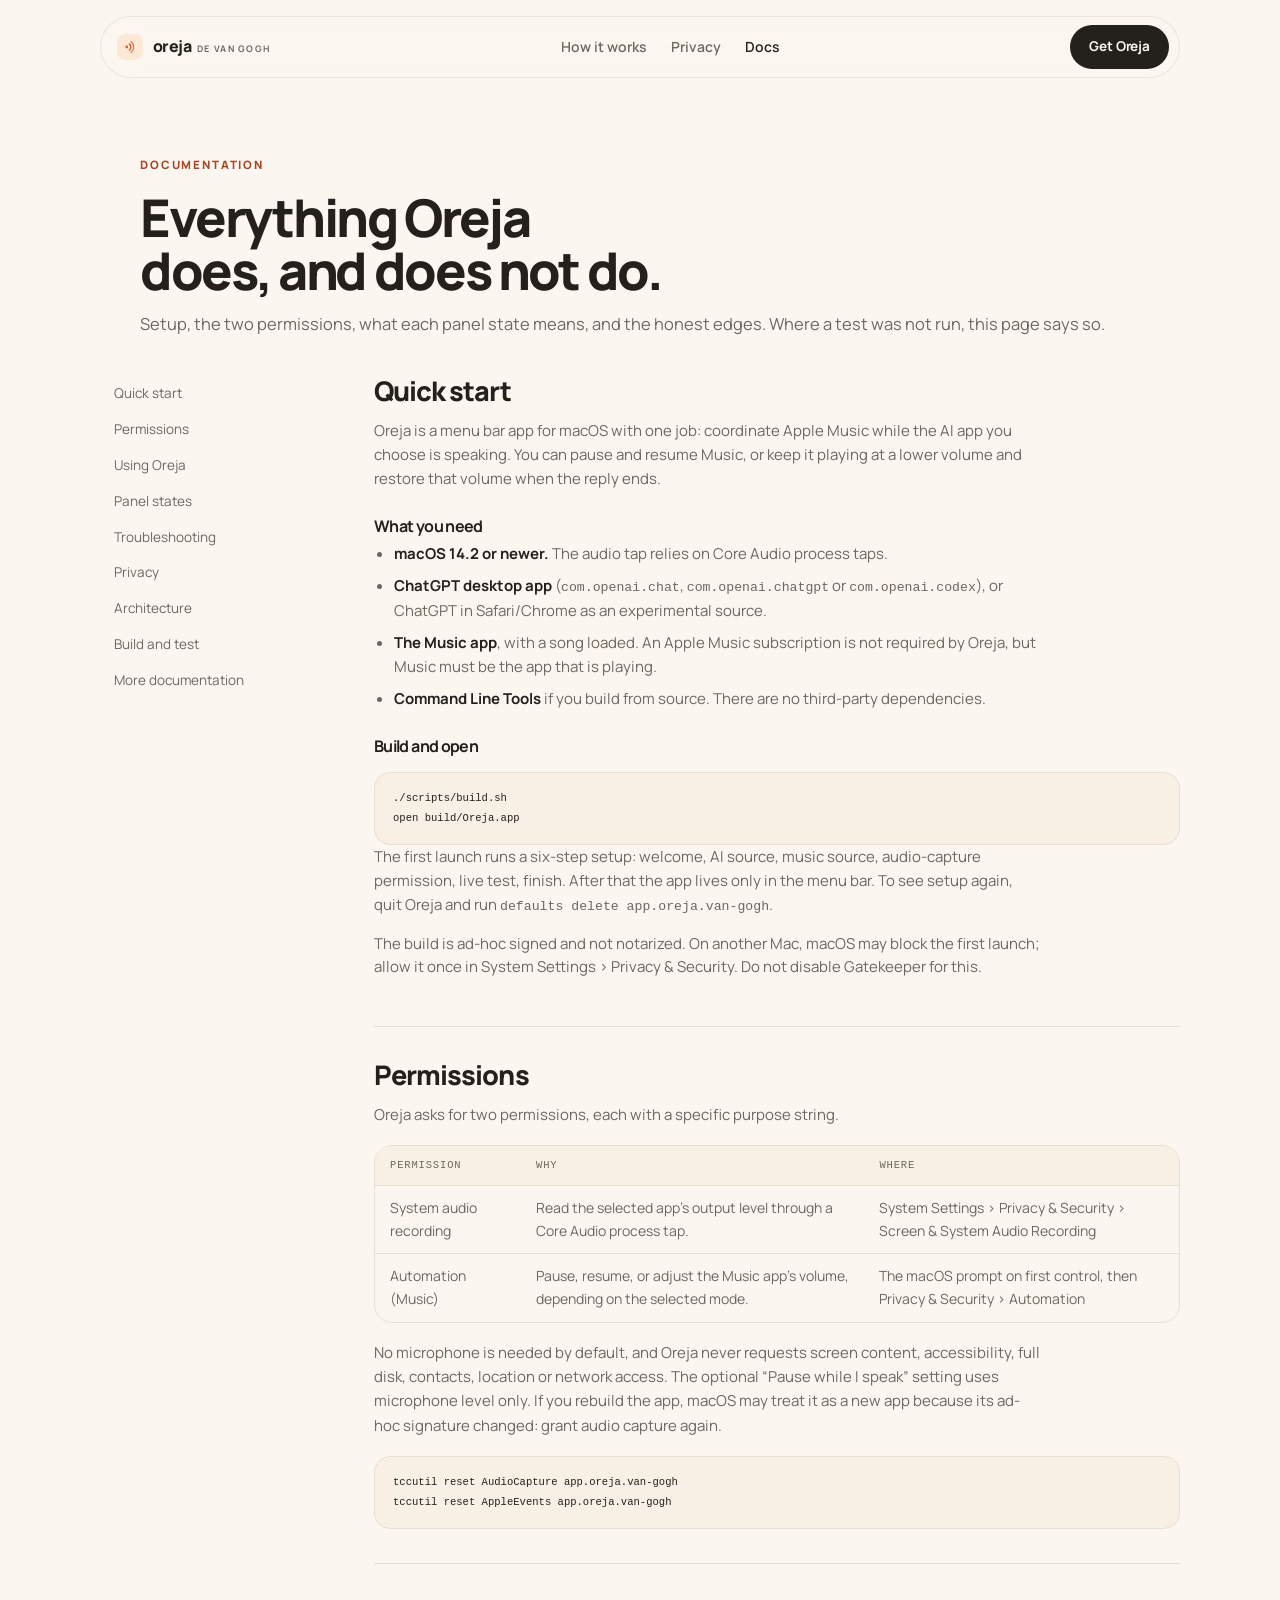
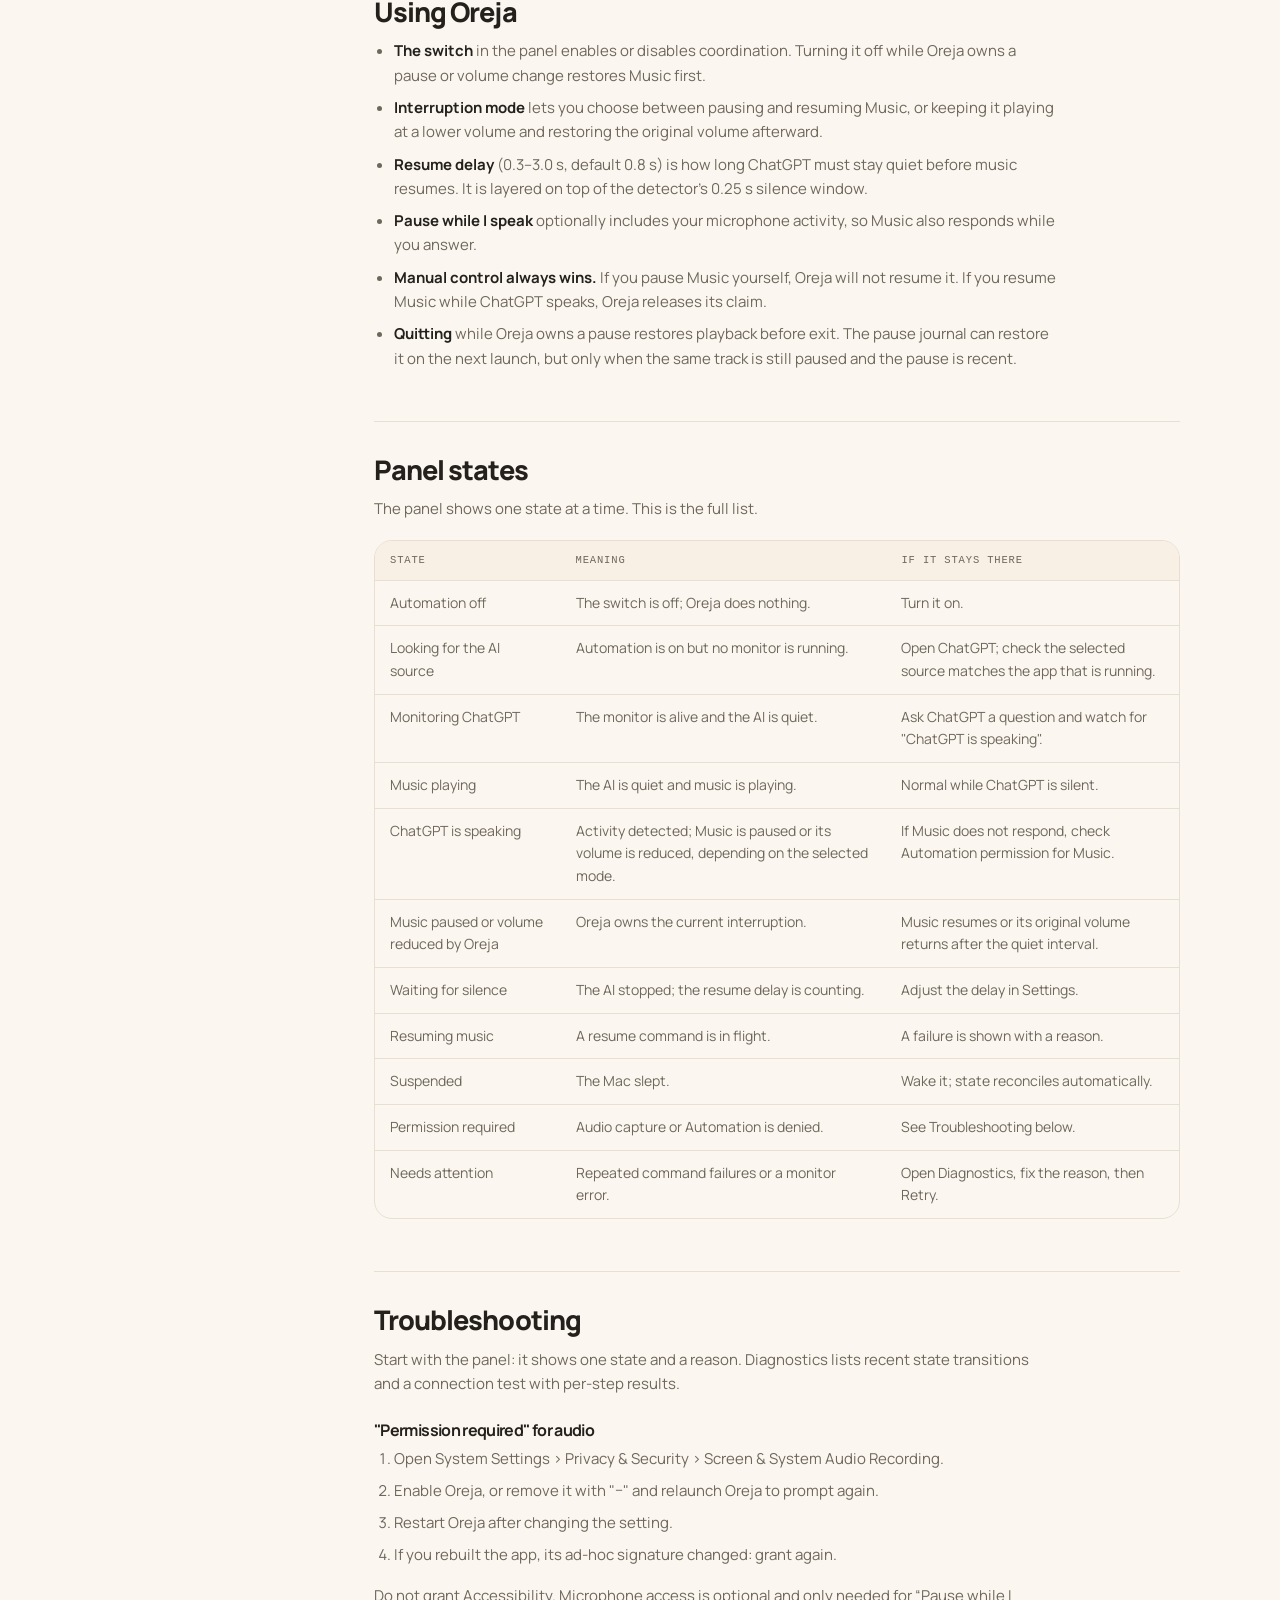
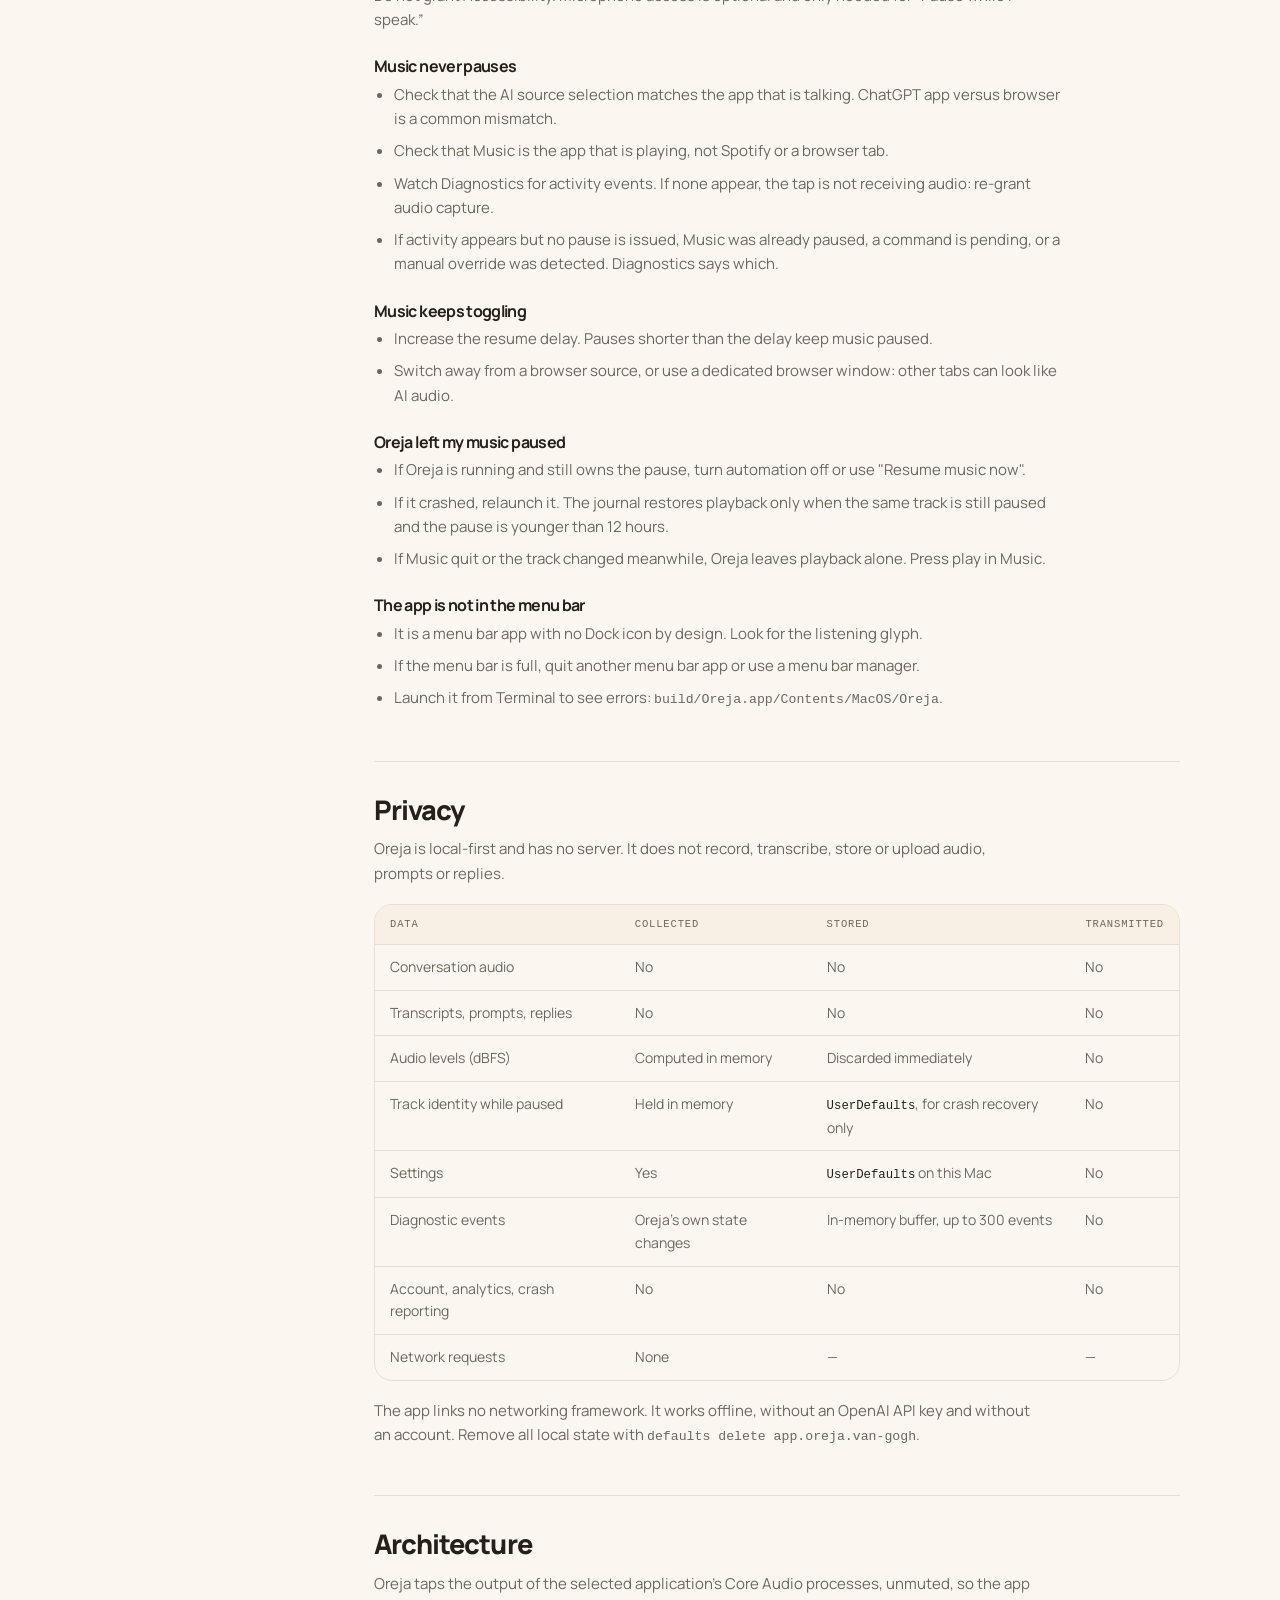
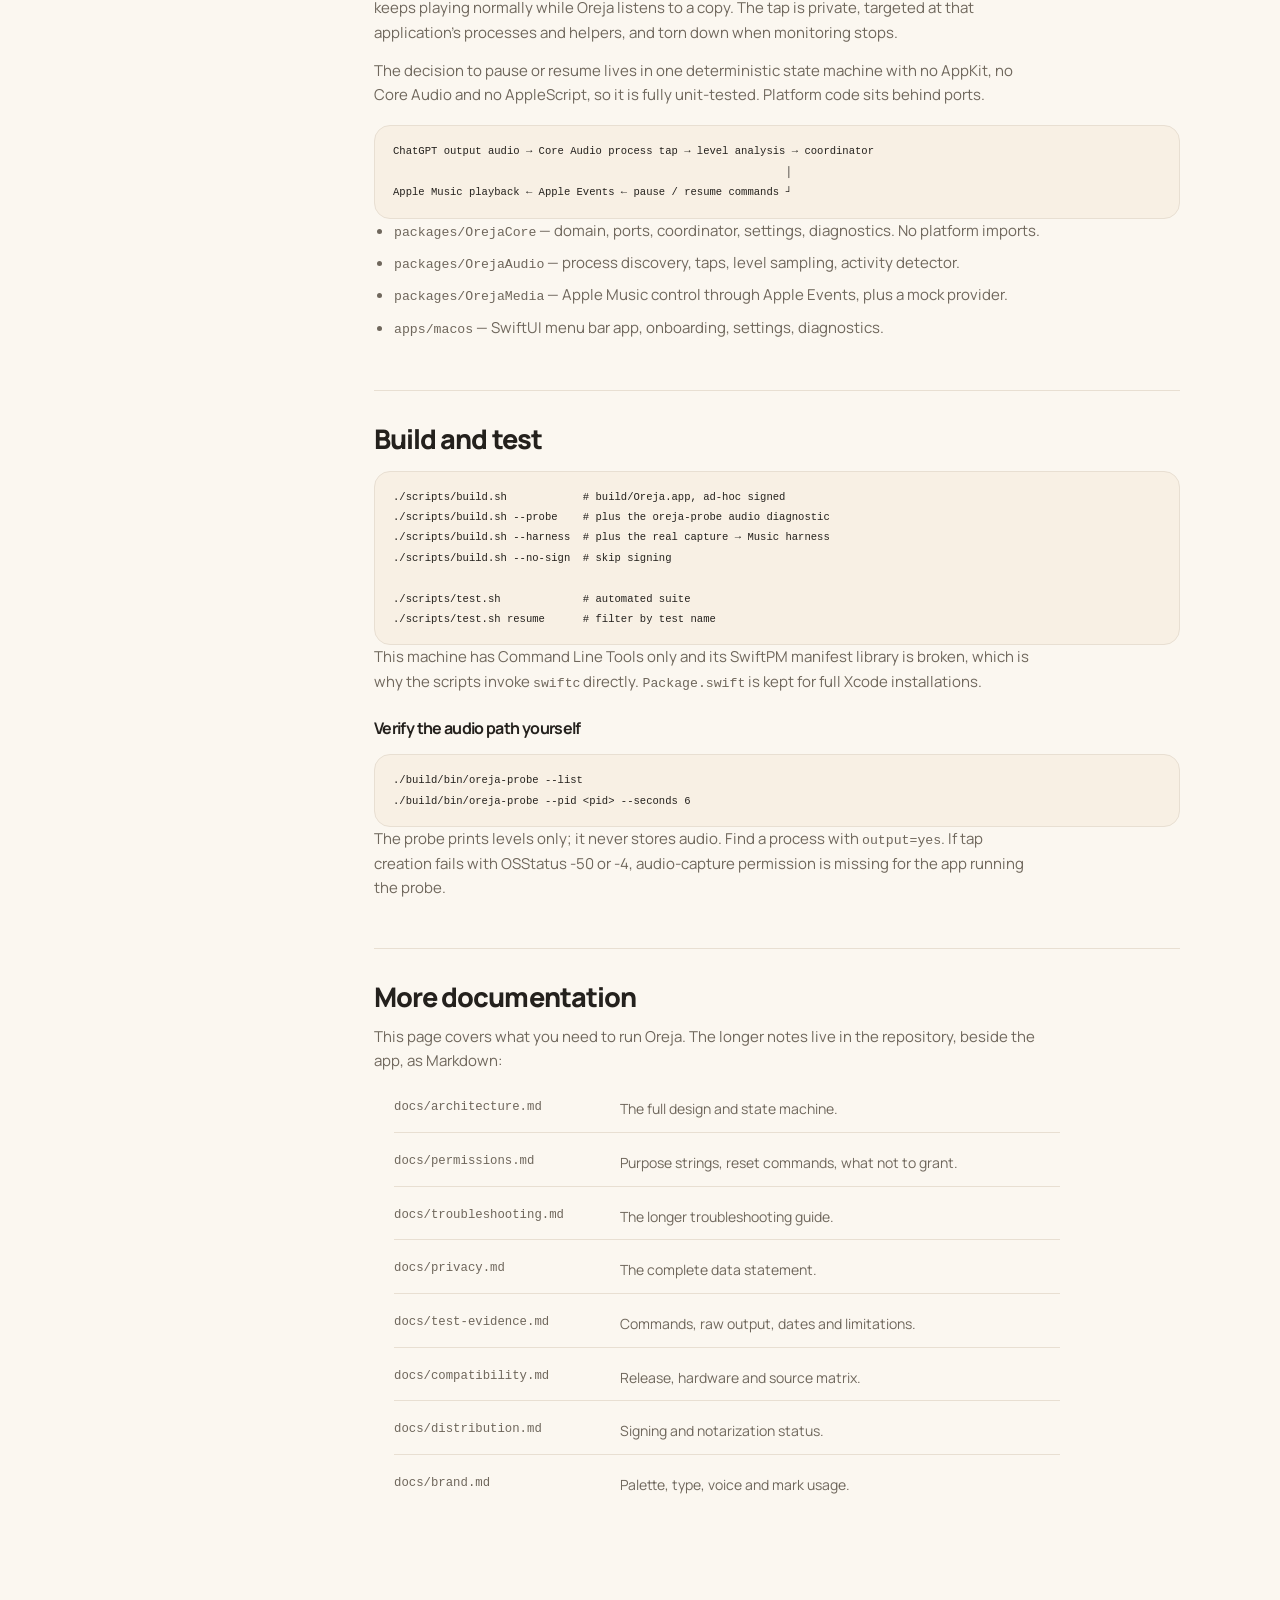
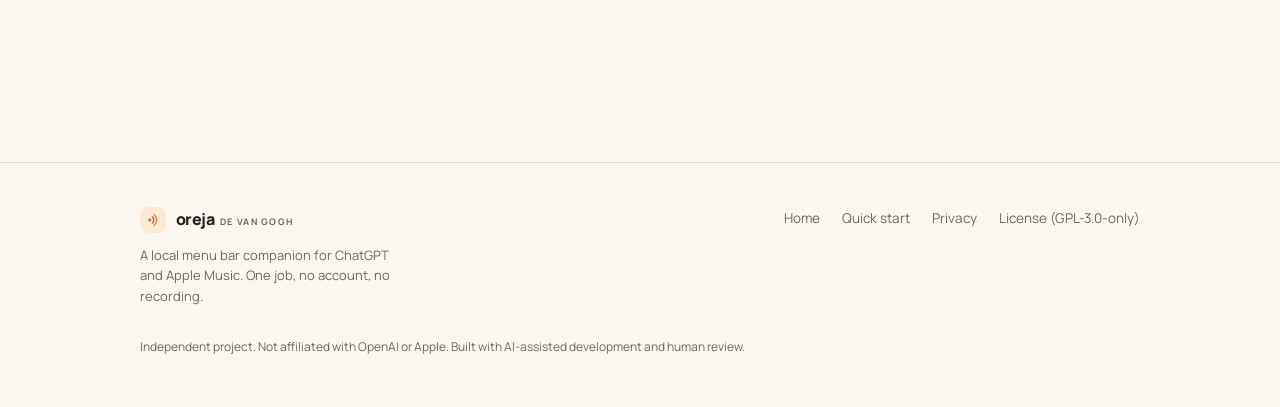
==== commit 8bfd40f6: "Paint the landing page as a living night The marketing surface was still the warm paper layout. It i" ====
--- a/site/docs.html
+++ b/site/docs.html
@@ -32,9 +32,8 @@
         </span>
       </a>
       <nav class="nav-links" aria-label="Primary">
-        <a href="index.html#how">How it works</a>
+        <a href="index.html#story">How it works</a>
         <a href="index.html#privacy">Privacy</a>
-        <a href="index.html#verified">Verification</a>
         <a href="docs.html" aria-current="page">Docs</a>
       </nav>
       <a class="btn btn-primary btn-small" href="index.html#get">Get Oreja</a>
@@ -315,7 +314,6 @@
         </div>
         <nav class="footer-links" aria-label="Footer">
           <a href="index.html">Home</a>
-          <a href="index.html#verified">Verification</a>
           <a href="#start">Quick start</a>
           <a href="#privacy">Privacy</a>
           <a href="https://opensource.org/license/gpl-3.0">License (GPL-3.0-only)</a>
--- a/site/styles.css
+++ b/site/styles.css
@@ -455,7 +455,9 @@
 /* Vincent is a five-frame pixel sprite: idle, idle blink, listening, listening blink, ouch.
    The sheet is 5 frames wide, so background-position percentages address a frame by
    frame / 4 * 100%. Sizes stay multiples of the 40px grid, which keeps every pixel square.
-   He blinks and nothing else: he does not bob, float, drift or parallax, on scroll or otherwise. */
+   The site holds him on the first frame and never moves it: no frame animation, no blink, no
+   bob, float, drift or parallax, on scroll or otherwise. Frames belong to the app, where they
+   mark a state the user just triggered. */
 .vincent {
   position: relative;
   width: 320px;
@@ -467,12 +469,6 @@
   image-rendering: pixelated;
   -webkit-user-select: none;
   user-select: none;
-  animation: vincent-idle 5.6s steps(1) infinite;
-}
-
-.vincent.is-listening,
-.stage-art.is-listening .vincent {
-  animation: vincent-listen 2.4s steps(1) infinite;
 }
 
 .vincent-stage {
@@ -483,36 +479,6 @@
 .vincent-still {
   width: 200px;
   height: 200px;
-}
-
-@keyframes vincent-idle {
-  0%,
-  82% {
-    background-position: 0% 0;
-  }
-  84%,
-  92% {
-    background-position: 25% 0;
-  }
-  94%,
-  100% {
-    background-position: 0% 0;
-  }
-}
-
-@keyframes vincent-listen {
-  0%,
-  74% {
-    background-position: 50% 0;
-  }
-  76%,
-  88% {
-    background-position: 75% 0;
-  }
-  90%,
-  100% {
-    background-position: 50% 0;
-  }
 }
 
 .float {
@@ -725,110 +691,6 @@
   color: var(--paper);
 }
 
-.stage {
-  display: grid;
-  grid-template-columns: minmax(0, 1.05fr) minmax(0, 0.95fr);
-  gap: clamp(20px, 4vw, 44px);
-  align-items: center;
-  padding: clamp(22px, 3.4vw, 38px);
-  border: 1px solid var(--line);
-  border-radius: var(--radius-lg);
-  background:
-    radial-gradient(
-      70% 90% at 8% 12%,
-      color-mix(in srgb, var(--apricot) 34%, transparent),
-      transparent 70%
-    ),
-    var(--card);
-  box-shadow: var(--shadow-soft);
-}
-
-.stage-copy h3 {
-  font-size: clamp(24px, 3vw, 32px);
-  letter-spacing: -0.04em;
-}
-
-.stage-copy p {
-  margin-top: 12px;
-  max-width: 40ch;
-  color: var(--ink-soft);
-  font-size: 15px;
-}
-
-.stage-copy .stage-state {
-  margin-top: 18px;
-  font-family: var(--mono);
-  font-size: 12px;
-  color: var(--ink-soft);
-}
-
-/* One-shot fade for swapped scene copy. Resting opacity is 1, so the text can never be lost. */
-.stage-copy.scene-in {
-  animation: scene-in 160ms var(--ease-out);
-}
-
-@keyframes scene-in {
-  from {
-    opacity: 0;
-  }
-  to {
-    opacity: 1;
-  }
-}
-
-@media (prefers-reduced-motion: reduce) {
-  .stage-copy.scene-in {
-    animation: none;
-  }
-}
-
-.stage-art {
-  display: grid;
-  justify-items: center;
-  gap: 14px;
-}
-
-.stage-art .vincent {
-  width: 200px;
-  height: 200px;
-}
-
-.stage-board {
-  width: 100%;
-  display: grid;
-  gap: 1px;
-  overflow: hidden;
-  border: 1px solid var(--line);
-  border-radius: 16px;
-  background: var(--line);
-}
-
-.stage-row {
-  display: flex;
-  align-items: center;
-  gap: 10px;
-  padding: 12px 14px;
-  background: var(--card);
-  font-size: 13.5px;
-}
-
-.stage-row span:first-child {
-  color: var(--ink-soft);
-}
-
-.stage-row strong {
-  margin-left: auto;
-  font-weight: 700;
-  letter-spacing: -0.01em;
-}
-
-.stage-row .dot {
-  width: 7px;
-  height: 7px;
-  border-radius: 50%;
-  background: var(--coral);
-  flex: 0 0 auto;
-}
 
 /* ---------- Feature cards ---------- */
 
@@ -1559,6 +1421,22 @@
   .nav .btn {
     padding: 9px 14px;
   }
+
+  /* Two stacked buttons of different widths read as an accident; equal widths read as a choice. */
+  .hero-actions {
+    flex-direction: column;
+    align-items: stretch;
+  }
+
+  /* Three moments on one row beats two plus an orphan. */
+  .players {
+    gap: 8px;
+  }
+
+  .player {
+    padding: 9px 12px;
+    font-size: 13px;
+  }
 }
 
 /* Fewer and gentler, not zero: movement stops, colour and opacity feedback stay. */
@@ -1567,10 +1445,6 @@
     scroll-behavior: auto;
   }
 
-  .vincent,
-  .vincent.is-listening,
-  .stage-art.is-listening .vincent,
-  .vincent-still,
   .wave i {
     animation: none;
   }
@@ -1630,3 +1504,448 @@
     transform: none;
   }
 }
+
+/* ---------- Scroll acts ----------
+   The page runs on the scrollcraft engine (site/scrollcraft.js, copied unedited from the skill).
+   The engine ships its own token floor; this block maps those tokens onto the brand palette and
+   composes the two acts. The character is never part of an act that moves: Vincent holds a single
+   frame, and scroll only ever moves light, readouts and copy around him. */
+
+:root {
+  --sc-canvas: var(--paper);
+  --sc-surface: var(--card);
+  --sc-ink: var(--ink);
+  --sc-ink-soft: var(--ink-soft);
+  --sc-accent: var(--coral-deep);
+  --sc-accent-ink: var(--paper);
+  --sc-font-display: var(--sans);
+  --sc-font-text: var(--sans);
+  --sc-font-mono: var(--mono);
+}
+
+body {
+  background: var(--paper);
+  color: var(--ink);
+  font-family: var(--sans);
+}
+
+/* --- Act 1: the conversation pins, the moments cross over inside it --- */
+
+.how {
+  position: relative;
+  border-block: 1px solid var(--line);
+  background:
+    radial-gradient(
+      62% 58% at 16% 4%,
+      color-mix(in srgb, var(--apricot) 30%, transparent),
+      transparent 72%
+    ),
+    var(--paper);
+}
+
+/* The site header is sticky and transparent, so the pinned stage has to start below it. Left at
+top: 0 the stage centres its content under the header and the heading is clipped. */
+.how-stage {
+  --header-h: 78px;
+  display: grid;
+  align-content: center;
+  top: var(--header-h);
+  height: calc(100svh - var(--header-h));
+}
+
+.how-inner {
+  width: 100%;
+  max-width: var(--wrap);
+  margin: 0 auto;
+  padding: 0 var(--gutter);
+  display: grid;
+  gap: clamp(16px, 2.2vw, 28px);
+}
+
+.how-head {
+  max-width: 640px;
+}
+
+/* The pinned stage needs a visible object to hold, not copy floating on paper. */
+.how-frame {
+  padding: clamp(20px, 3vw, 34px);
+  border: 1px solid var(--line);
+  border-radius: var(--radius-lg);
+  background:
+    radial-gradient(
+      70% 90% at 6% 4%,
+      color-mix(in srgb, var(--apricot) 30%, transparent),
+      transparent 70%
+    ),
+    var(--card);
+  box-shadow: var(--shadow-soft);
+}
+
+.how-head h2 {
+  font-size: clamp(28px, 3.6vw, 42px);
+  line-height: 1.06;
+  letter-spacing: -0.045em;
+  text-wrap: balance;
+}
+
+.how-head .lead {
+  margin-top: 12px;
+  font-size: 15.5px;
+}
+
+.how-body {
+  display: grid;
+  grid-template-columns: minmax(0, 1.04fr) minmax(0, 0.96fr);
+  gap: clamp(20px, 3.6vw, 48px);
+  align-items: center;
+}
+
+.how-copy .players {
+  justify-content: flex-start;
+  margin-bottom: 16px;
+}
+
+/* The three panels share one box, so the stage never changes height as they cross over. */
+.how-panels {
+  position: relative;
+  min-height: 232px;
+}
+
+.how-panel {
+  position: absolute;
+  inset: 0;
+  max-width: 44ch;
+}
+
+.how-panel h3 {
+  font-size: clamp(23px, 2.8vw, 31px);
+  line-height: 1.1;
+  letter-spacing: -0.04em;
+}
+
+.how-panel p {
+  margin-top: 12px;
+  color: var(--ink-soft);
+  font-size: 15px;
+  line-height: 1.62;
+}
+
+.how-panel .stage-state {
+  margin-top: 16px;
+  font-family: var(--mono);
+  font-size: 12px;
+  color: var(--ink-soft);
+}
+
+.how-art {
+  display: grid;
+  justify-items: center;
+  gap: 14px;
+}
+
+.how-art .vincent {
+  width: 200px;
+  height: 200px;
+}
+
+/* The rail is the act's own readout: the same two states the app reports. */
+.conv {
+  width: 100%;
+  display: grid;
+  gap: 9px;
+  padding: 14px 16px 12px;
+  border: 1px solid var(--line);
+  border-radius: 18px;
+  background: var(--card);
+  box-shadow: var(--shadow-soft);
+}
+
+.conv-row {
+  display: grid;
+  grid-template-columns: 96px minmax(0, 1fr) 96px;
+  align-items: center;
+  gap: 10px;
+  font-size: 12.5px;
+}
+
+.conv-label {
+  display: flex;
+  align-items: center;
+  gap: 6px;
+  color: var(--ink-soft);
+}
+
+.conv-level {
+  height: 6px;
+  border-radius: 999px;
+  background: var(--card-muted);
+  overflow: hidden;
+}
+
+.conv-bar {
+  display: block;
+  height: 100%;
+  width: 0;
+  border-radius: 999px;
+  transition: width 120ms linear;
+}
+
+.conv-bar-ai {
+  background: var(--coral);
+}
+
+.conv-bar-music {
+  background: var(--ink);
+}
+
+.conv-row strong {
+  text-align: right;
+  font-weight: 700;
+  font-variant-numeric: tabular-nums;
+}
+
+.conv-track {
+  position: relative;
+  height: 2px;
+  margin-top: 4px;
+  border-radius: 999px;
+  background: var(--line);
+}
+
+.conv-tick {
+  position: absolute;
+  top: 50%;
+  width: 1px;
+  height: 9px;
+  margin-top: -4.5px;
+  background: var(--line-strong);
+}
+
+.conv-head {
+  position: absolute;
+  top: 50%;
+  left: 0;
+  width: 9px;
+  height: 9px;
+  margin: -4.5px 0 0 -4.5px;
+  border-radius: 50%;
+  background: var(--coral-deep);
+  box-shadow: 0 0 0 3px var(--card);
+}
+
+.conv-scale {
+  display: flex;
+  justify-content: space-between;
+  font-size: 10px;
+  font-weight: 800;
+  letter-spacing: 0.1em;
+  text-transform: uppercase;
+  color: var(--ink-soft);
+}
+
+/* --- Act 2: the three behaviors travel sideways, where breadth reads --- */
+
+.feature-act {
+  position: relative;
+  background: var(--paper);
+}
+
+.feature-stage {
+  display: flex;
+  align-items: center;
+}
+
+.feature-track {
+  align-items: stretch;
+  gap: clamp(14px, 2vw, 22px);
+  padding-inline: var(--gutter);
+}
+
+.feature-track > * {
+  flex: 0 0 auto;
+}
+
+.rail-lead {
+  width: clamp(250px, 30vw, 420px);
+  align-self: center;
+  padding-right: clamp(6px, 1.4vw, 18px);
+}
+
+.rail-lead h2 {
+  font-size: clamp(26px, 3.2vw, 38px);
+  line-height: 1.06;
+  letter-spacing: -0.045em;
+  text-wrap: balance;
+}
+
+.rail-lead .lead {
+  margin-top: 12px;
+  font-size: 15.5px;
+}
+
+.rail-card {
+  width: clamp(240px, 25vw, 360px);
+}
+
+.rail-close {
+  width: clamp(228px, 24vw, 340px);
+  align-self: center;
+  display: grid;
+  justify-items: start;
+  gap: 12px;
+  padding: 24px;
+  border: 1px solid var(--line);
+  border-radius: var(--radius-lg);
+  background: var(--card-muted);
+}
+
+.rail-close h3 {
+  font-size: 21px;
+  letter-spacing: -0.03em;
+}
+
+.rail-close p {
+  color: var(--ink-soft);
+  font-size: 14.5px;
+  line-height: 1.6;
+}
+
+/* --- Flow sections after a pinned act: less air, the stage already gave one viewport away --- */
+
+.how + .feature-act {
+  padding-block: 0;
+}
+
+.feature-act + .band-wrap {
+  margin-top: clamp(28px, 5vw, 64px);
+}
+
+.close {
+  padding-bottom: clamp(48px, 7vw, 96px);
+}
+
+@media (max-width: 900px) {
+  .how-body {
+    grid-template-columns: minmax(0, 1fr);
+    gap: 14px;
+  }
+
+  .how-head h2 {
+    font-size: clamp(22px, 5.6vw, 30px);
+  }
+
+  .how-head .lead {
+    margin-top: 8px;
+    font-size: 13.5px;
+    line-height: 1.5;
+  }
+
+  .how-art {
+    order: -1;
+    gap: 10px;
+  }
+
+  .how-art .vincent {
+    width: 96px;
+    height: 96px;
+  }
+
+  .how-frame {
+    padding: 18px 16px;
+  }
+
+  .how-panels {
+    min-height: 198px;
+  }
+
+  .how-panel h3 {
+    font-size: 23px;
+  }
+
+  .how-panel p {
+    font-size: 14px;
+  }
+
+  .conv {
+    padding: 11px 12px 10px;
+    gap: 7px;
+  }
+
+  .conv-row {
+    grid-template-columns: 74px minmax(0, 1fr) 74px;
+    font-size: 11.5px;
+    gap: 8px;
+  }
+
+  .rail-lead,
+  .rail-close {
+    width: min(74vw, 300px);
+  }
+
+  .rail-card {
+    width: min(76vw, 320px);
+  }
+
+  /* On a phone the pan act is a swipe strip, not a scroll act. Once the cards are 76vw wide the
+     heading leaves the screen after one flick, and the act's four viewports of scroll would be
+     dead space, so it stops pinning and becomes an ordinary section with a native horizontal
+     scroller: every card reachable, the heading always at the start. */
+  #features {
+    height: auto !important;
+  }
+
+  .feature-stage {
+    position: static !important;
+    height: auto !important;
+    overflow-x: auto;
+    overflow-y: hidden;
+    scroll-snap-type: x mandatory;
+    /* Without this the first snap consumes the track's own padding and the heading lands flush
+       against the screen edge. */
+    scroll-padding-inline: var(--gutter);
+    scrollbar-width: thin;
+    scrollbar-color: var(--line-strong) transparent;
+    -webkit-overflow-scrolling: touch;
+    padding-block: clamp(18px, 5vw, 32px);
+  }
+
+  .feature-track {
+    transform: none !important;
+    flex-wrap: nowrap;
+  }
+
+  .feature-track > * {
+    scroll-snap-align: start;
+  }
+}
+
+@media (max-height: 720px) {
+  .how-head .lead {
+    display: none;
+  }
+
+  .how-art .vincent {
+    width: 96px;
+    height: 96px;
+  }
+
+  .how-panels {
+    min-height: 190px;
+  }
+
+  .conv-scale {
+    display: none;
+  }
+}
+
+/* Reduced motion keeps the story: the engine still switches the panels and the rail still tracks
+   the scroll, it just gets there without a transition. The character is unaffected either way. */
+@media (prefers-reduced-motion: reduce) {
+  .conv-bar {
+    transition: none;
+  }
+
+  [data-sc-magnet] {
+    transform: none !important;
+  }
+}
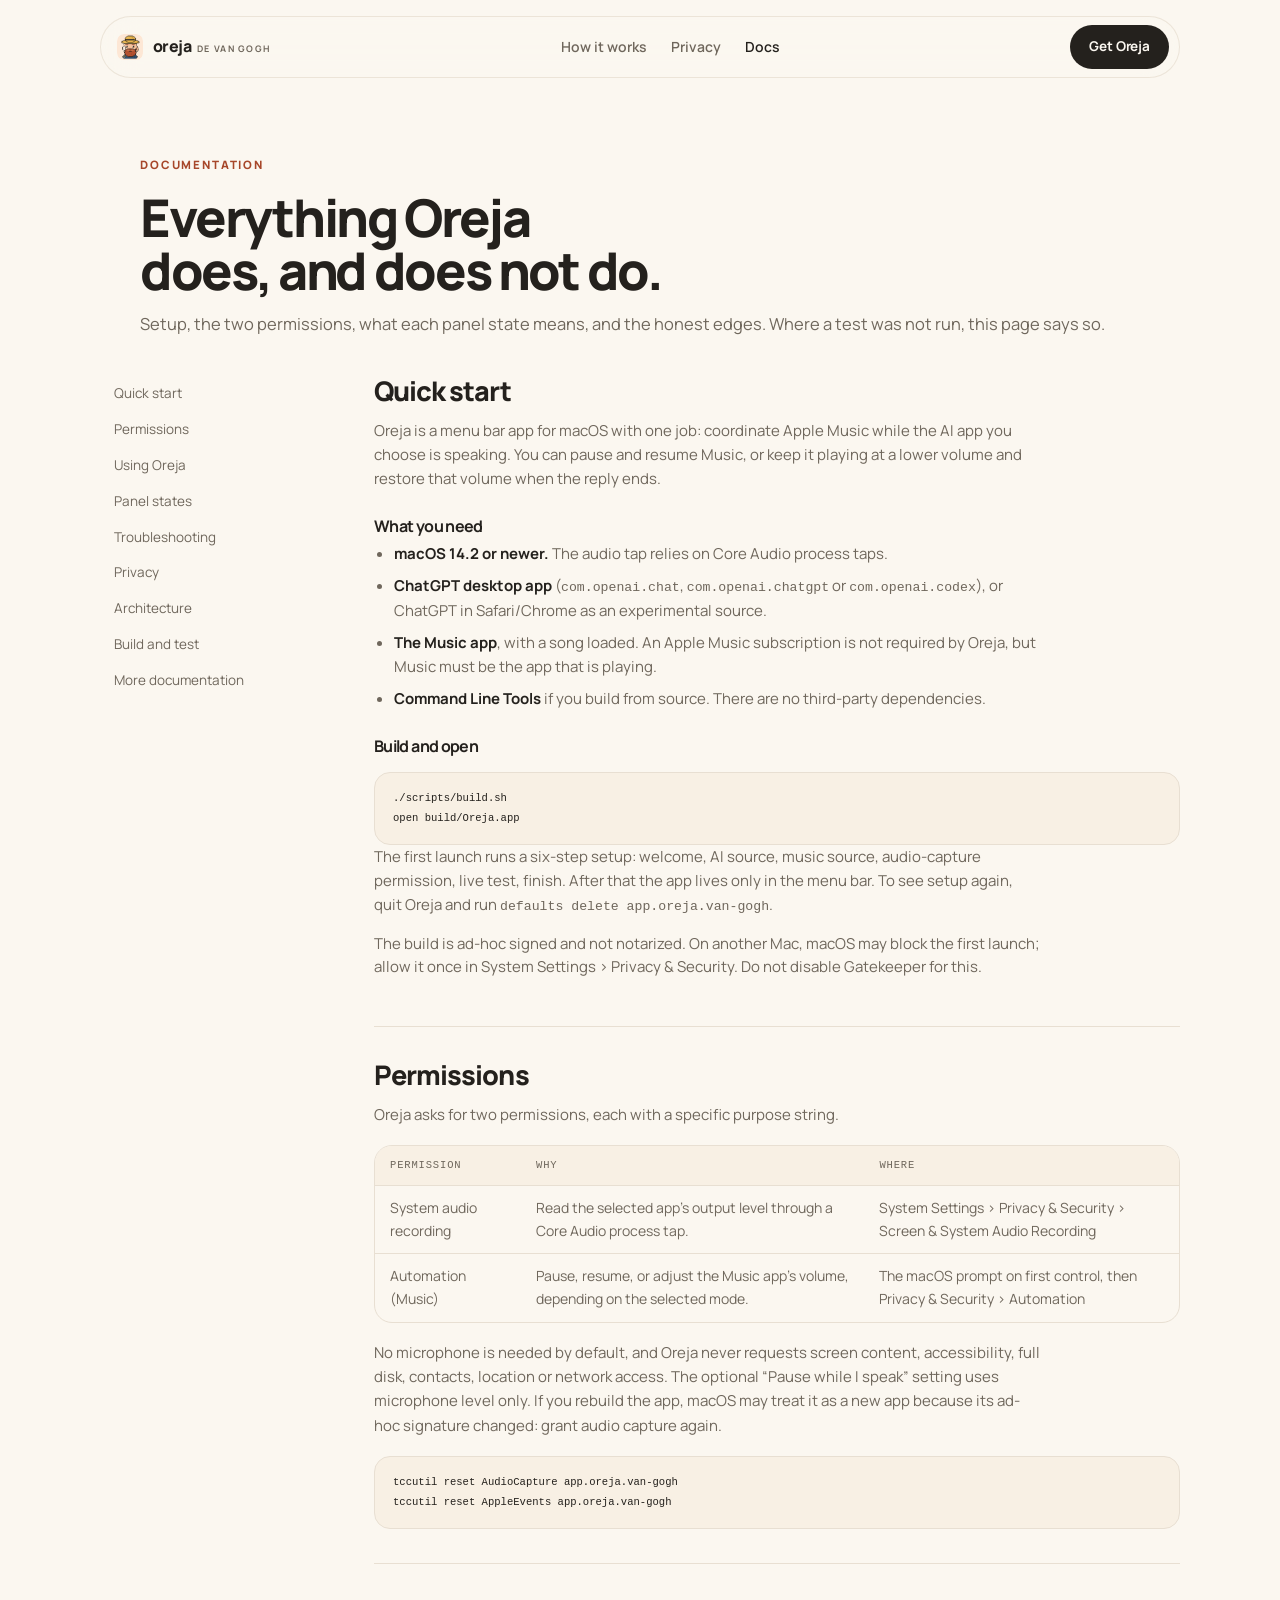
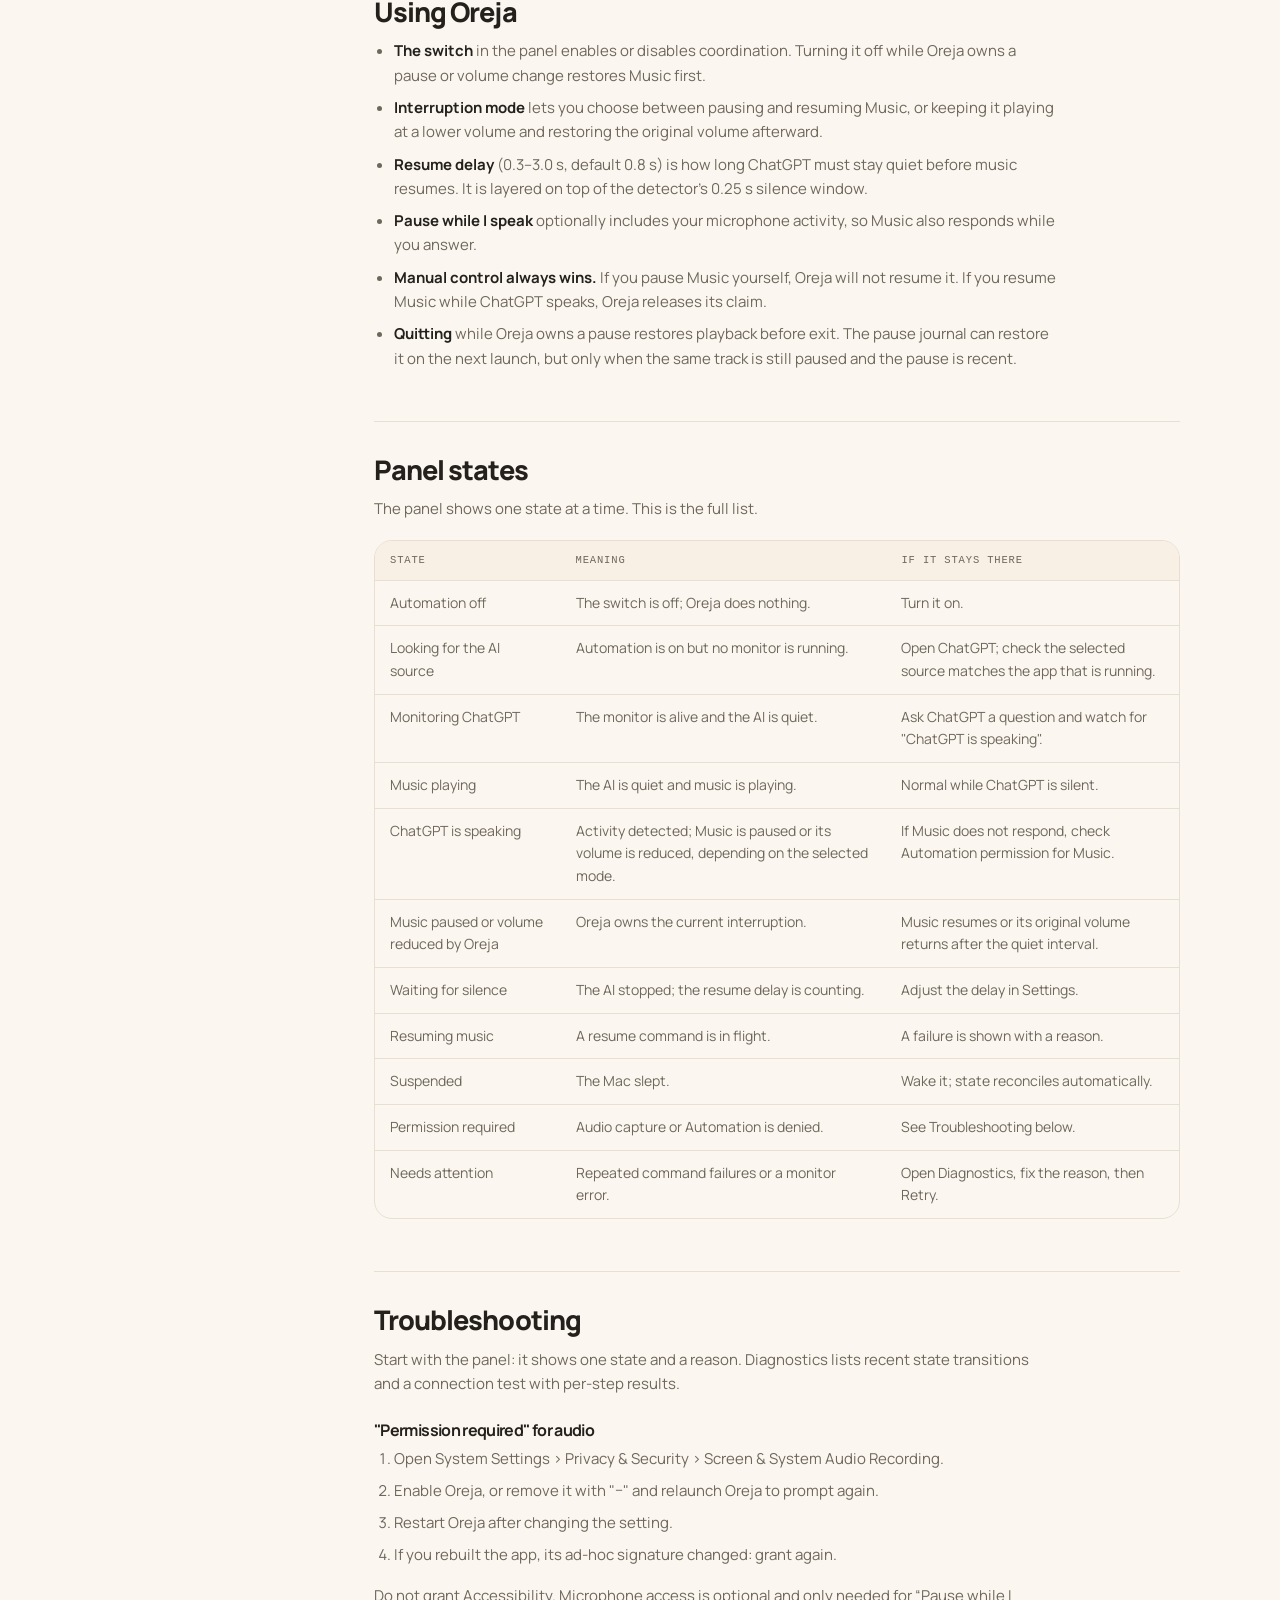
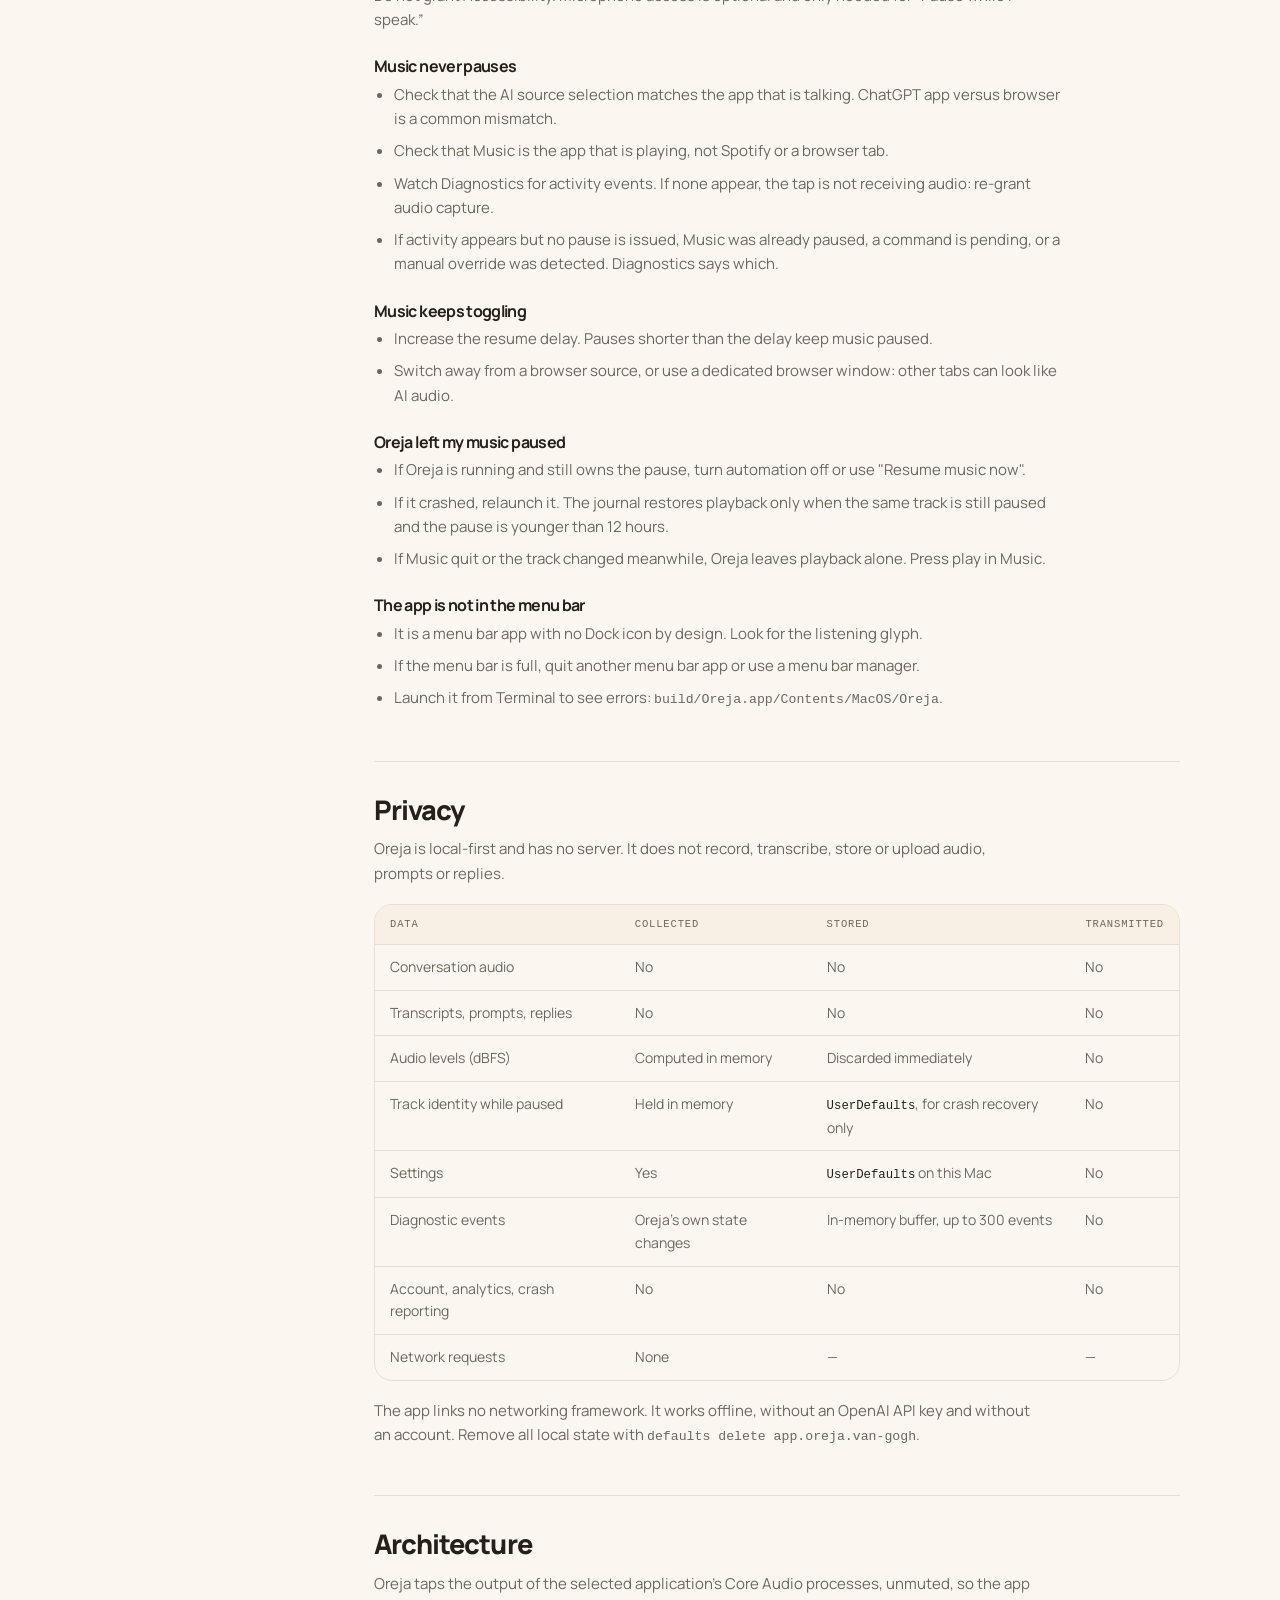
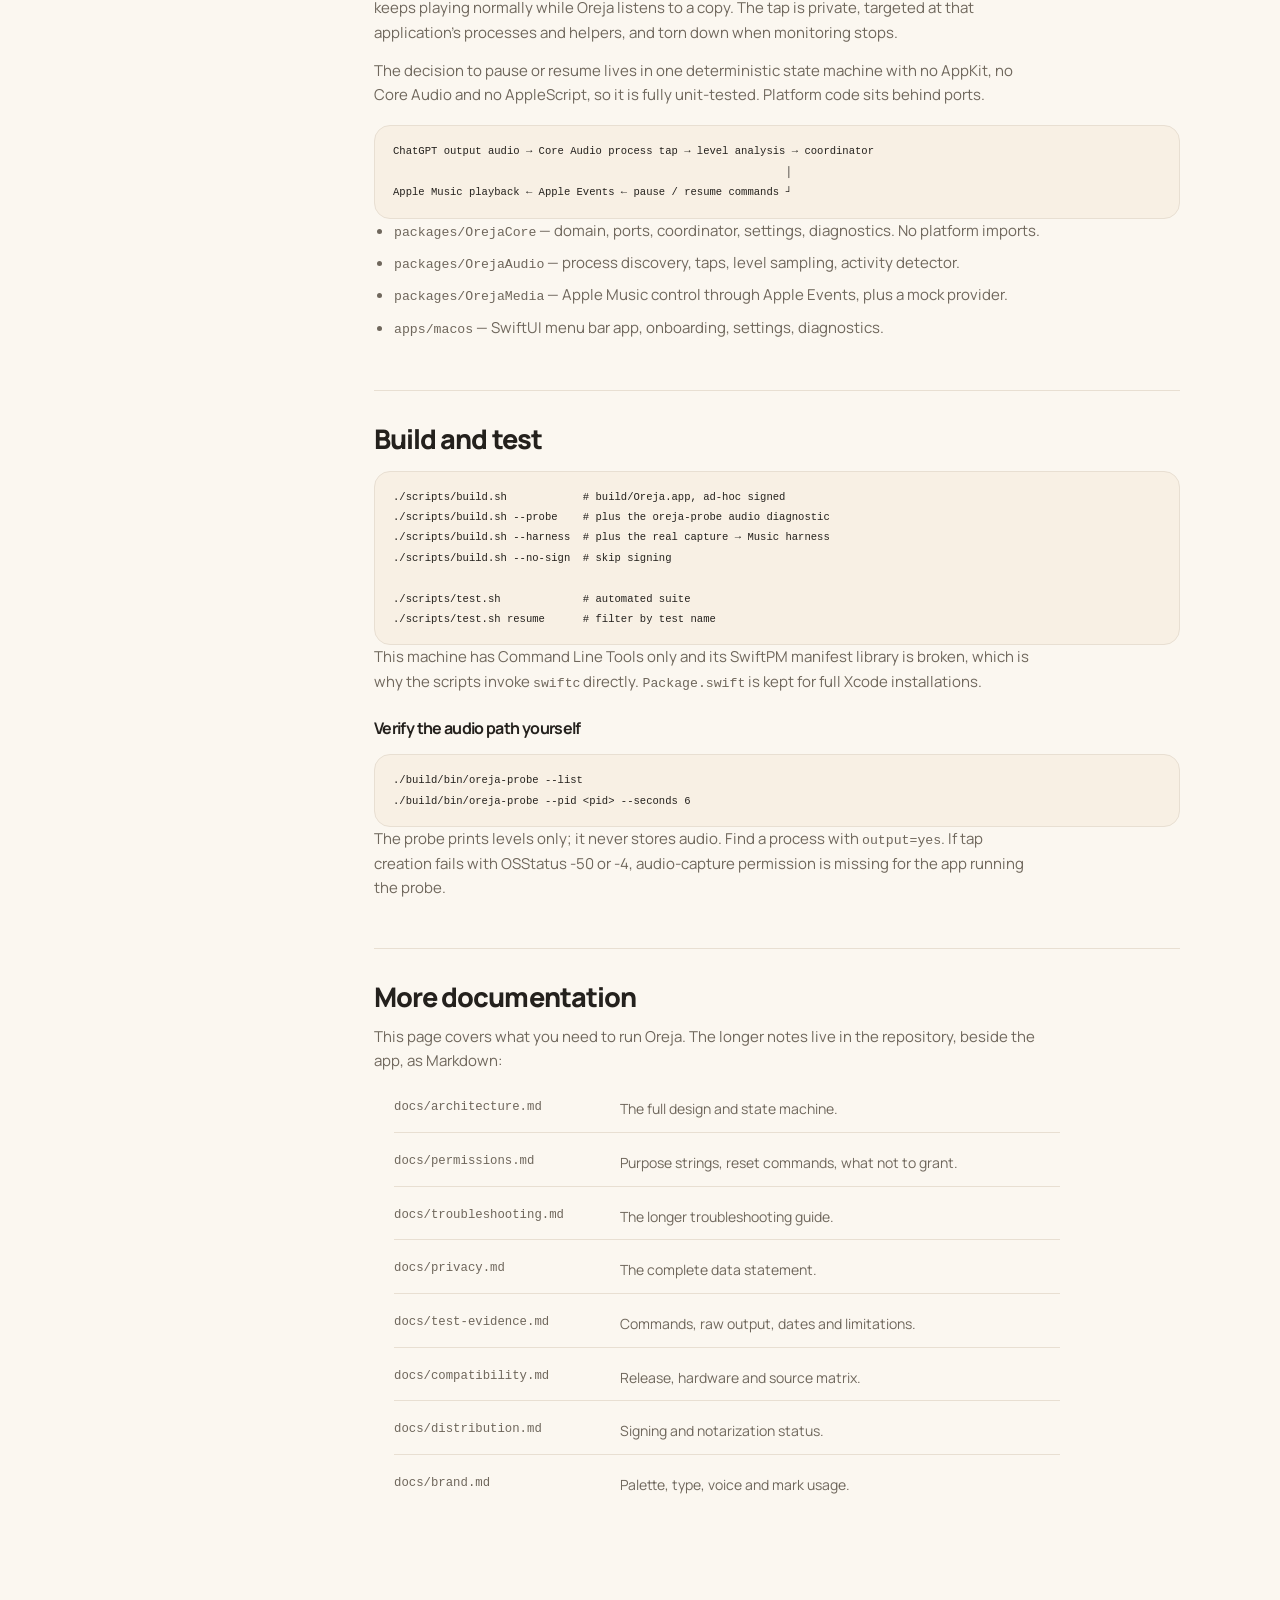
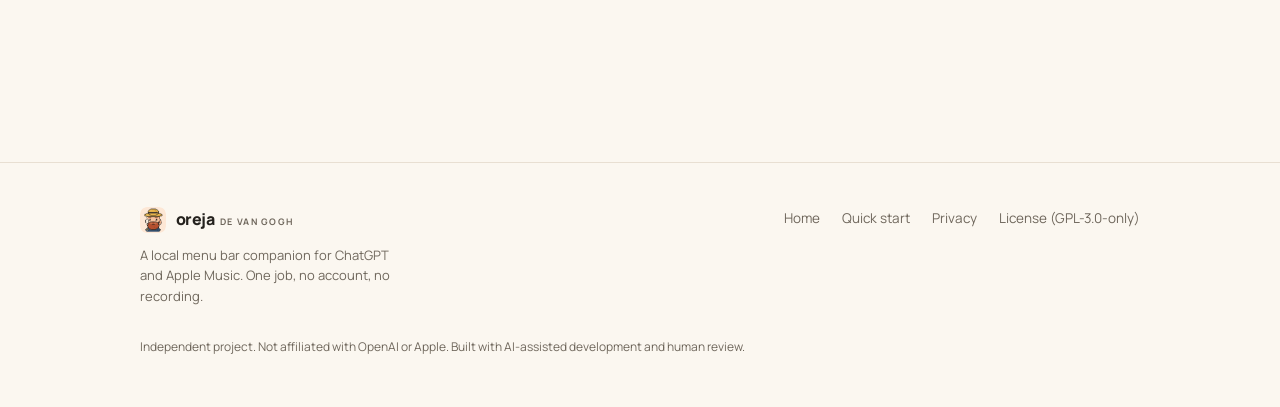
==== commit f2f7ef87: "Make Vincent's head the logo, everywhere The wave-and-dot mark said listening but not Van Gogh: an a" ====
--- a/site/docs.html
+++ b/site/docs.html
@@ -7,25 +7,17 @@
   <meta name="description" content="Install, permissions, day-to-day use, troubleshooting and privacy for Oreja de Van Gogh, the macOS menu bar companion for ChatGPT and Apple Music.">
   <meta name="theme-color" content="#f7f2e8" media="(prefers-color-scheme: light)">
   <meta name="theme-color" content="#11100e" media="(prefers-color-scheme: dark)">
-  <link rel="icon" href="assets/mark.svg" type="image/svg+xml">
+  <link rel="icon" href="assets/mark-128.png" type="image/png" sizes="128x128">
+  <link rel="apple-touch-icon" href="assets/mark.png">
   <link rel="stylesheet" href="styles.css">
 </head>
 <body>
   <a class="skip-link" href="#main">Skip to content</a>
 
-  <svg width="0" height="0" style="position:absolute" aria-hidden="true" focusable="false">
-    <symbol id="mark-tile" viewBox="0 0 64 64">
-      <rect width="64" height="64" rx="19" fill="#fde7d5"/>
-      <circle cx="24" cy="32" r="3.4" fill="#c95f3c"/>
-      <path d="M30.43 24.34a10 10 0 0 1 0 15.32" fill="none" stroke="#c95f3c" stroke-width="3.4" stroke-linecap="round"/>
-      <path d="M34.93 18.98a17 17 0 0 1 0 26.04" fill="none" stroke="#e77952" stroke-width="3.4" stroke-linecap="round"/>
-    </symbol>
-  </svg>
-
   <header class="site-header">
     <div class="container nav">
       <a class="brand" href="index.html" aria-label="Oreja de Van Gogh — home">
-        <svg class="mark-tile mark-26" aria-hidden="true"><use href="#mark-tile"/></svg>
+        <img class="mark-tile mark-26" src="assets/mark.png" width="26" height="26" alt="" decoding="async">
         <span class="brand-lockup">
           <span class="brand-name">oreja</span>
           <span class="brand-suffix">DE VAN GOGH</span>
@@ -302,7 +294,7 @@
       <div class="footer-top">
         <div>
           <div class="footer-brand">
-            <svg class="mark-tile mark-26" aria-hidden="true"><use href="#mark-tile"/></svg>
+            <img class="mark-tile mark-26" src="assets/mark.png" width="26" height="26" alt="" decoding="async">
             <span class="brand-lockup">
               <span class="brand-name">oreja</span>
               <span class="brand-suffix">DE VAN GOGH</span>
--- a/site/styles.css
+++ b/site/styles.css
@@ -255,7 +255,7 @@
 }
 
 .mark-tile {
-  border-radius: 30%;
+  border-radius: 26%;
   flex: 0 0 auto;
 }
 
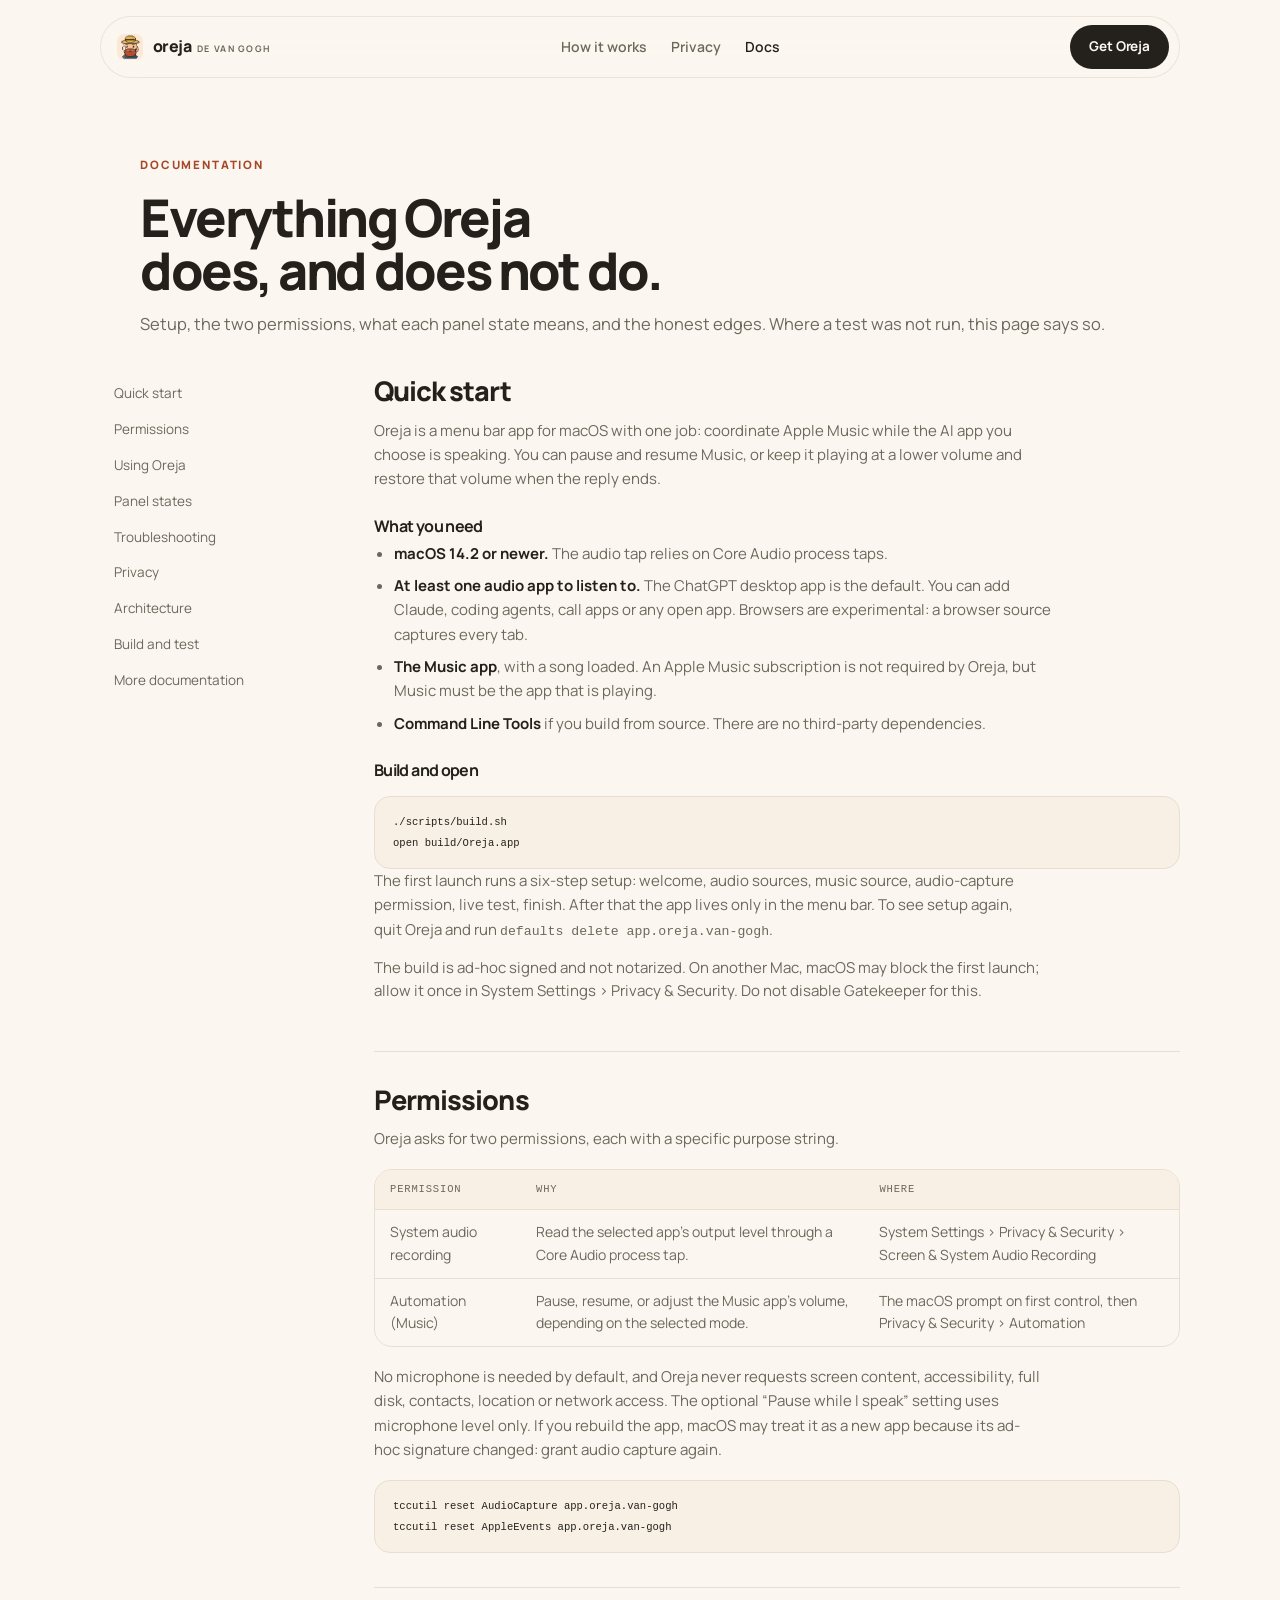
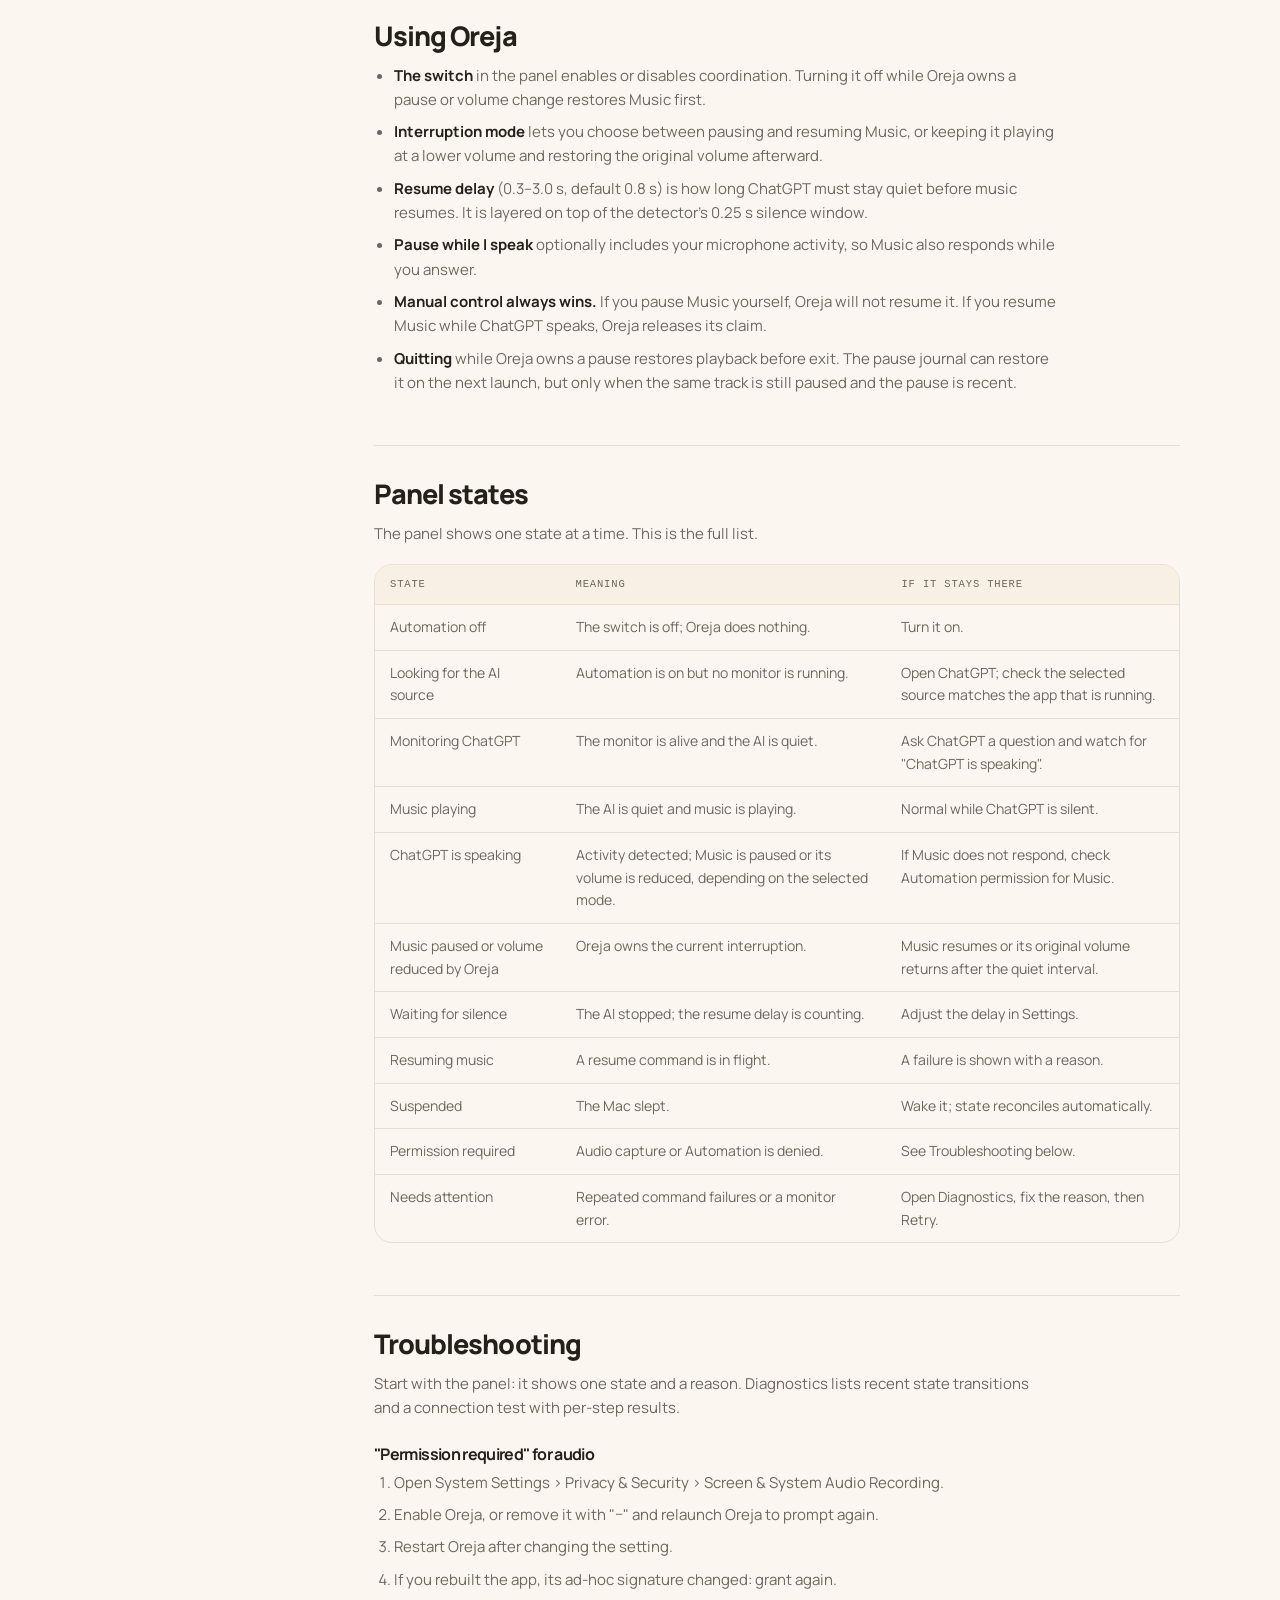
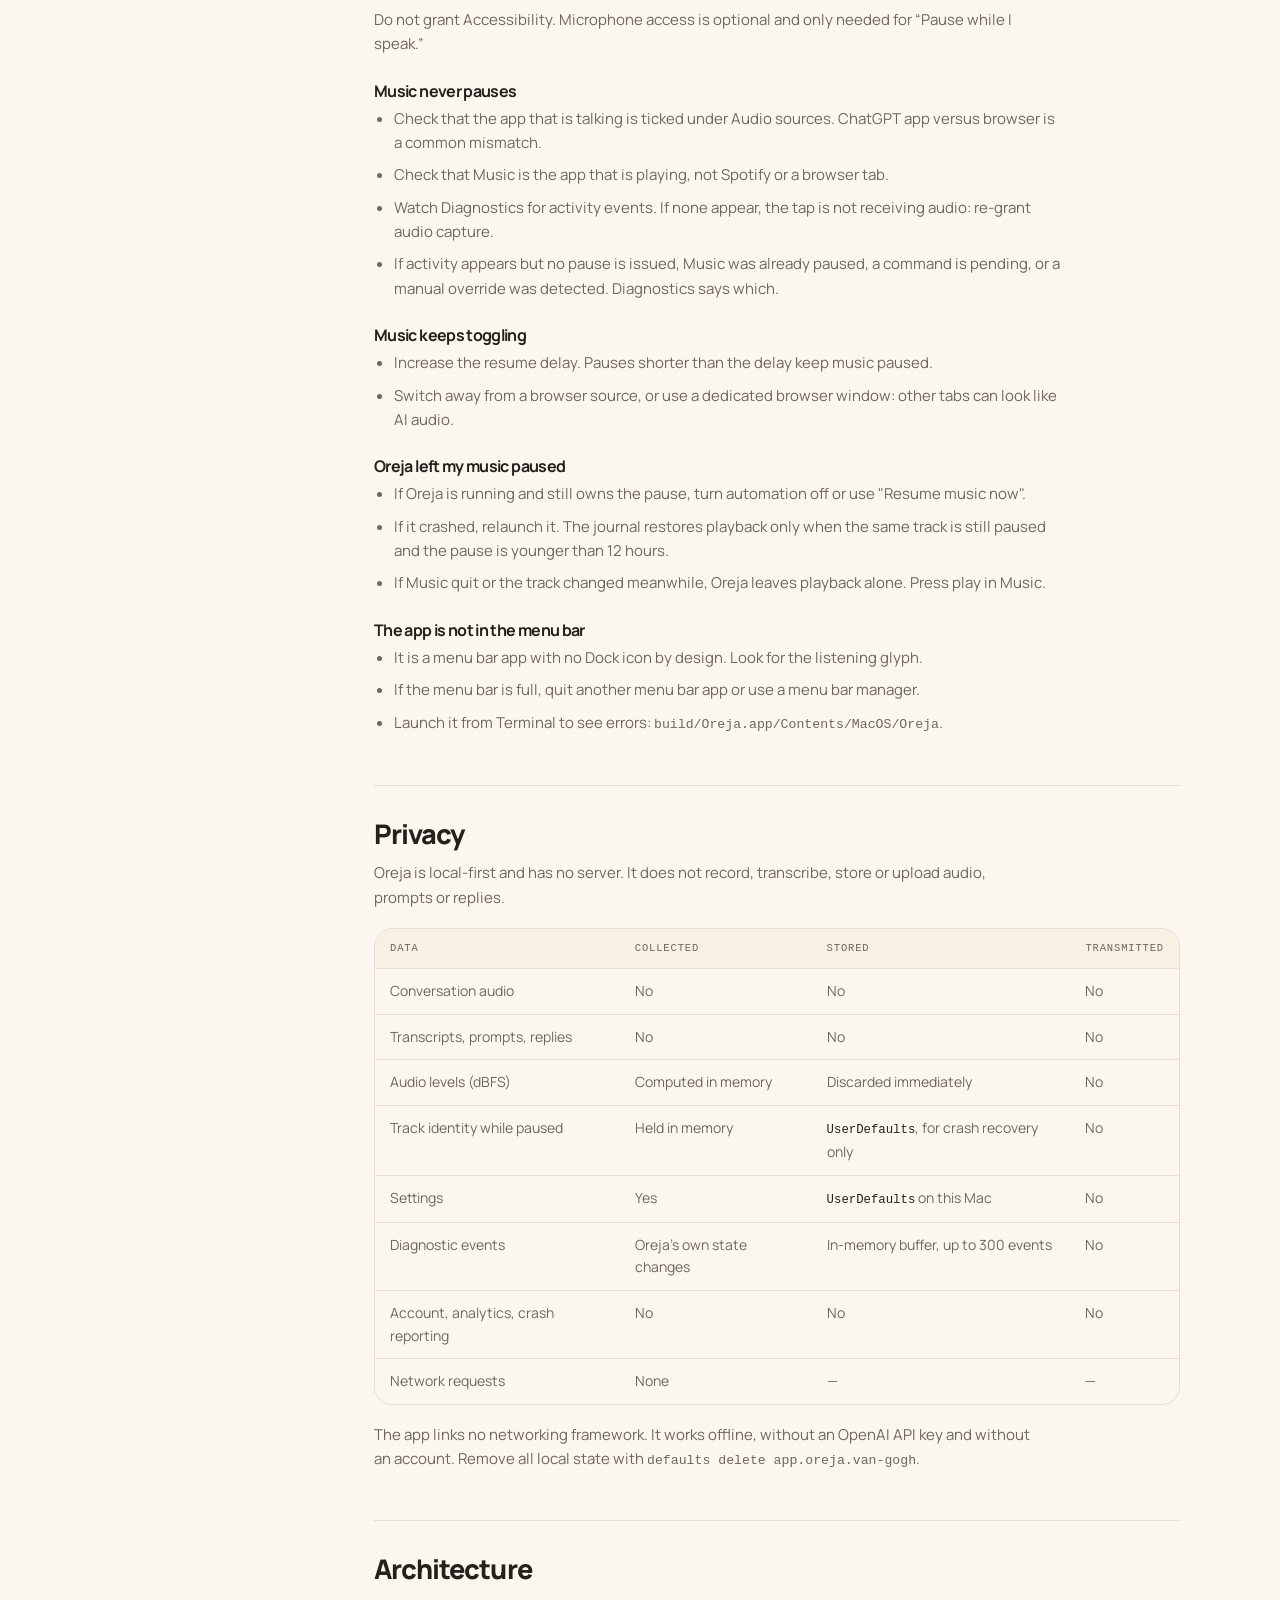
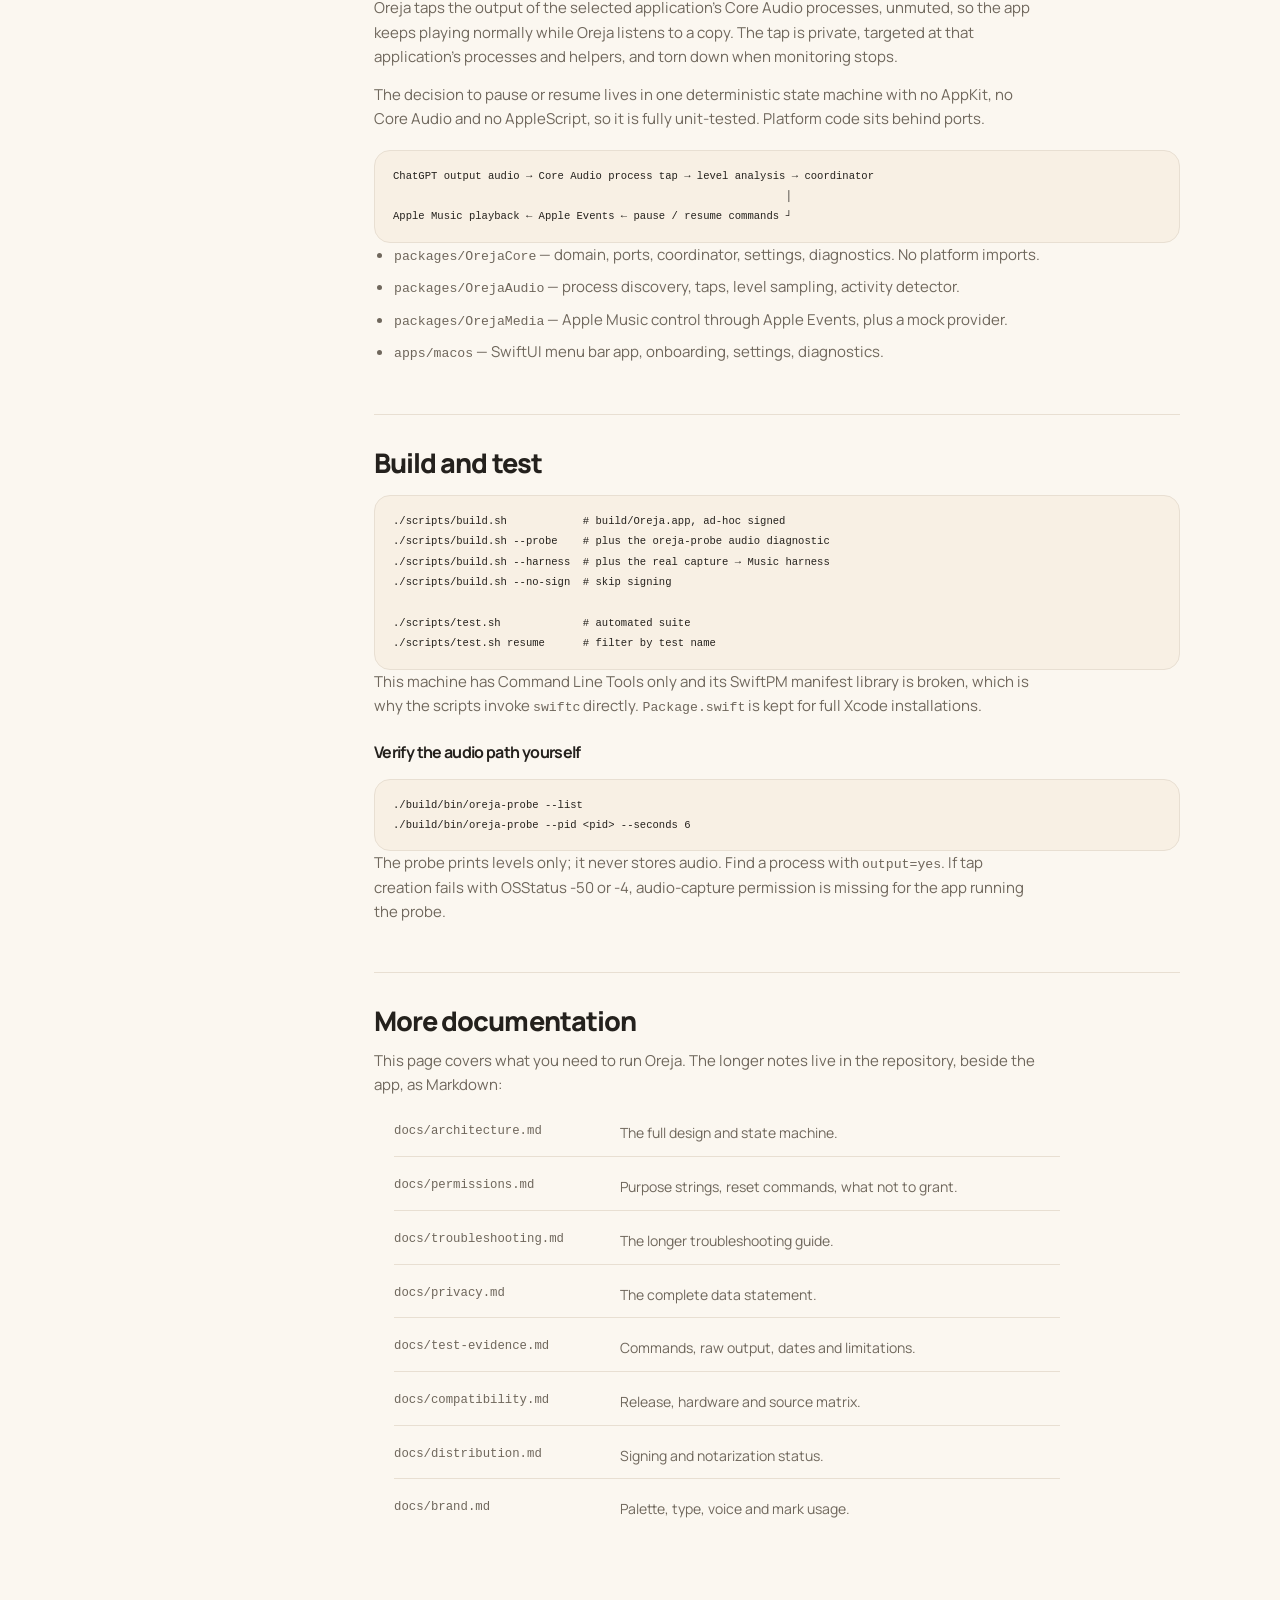
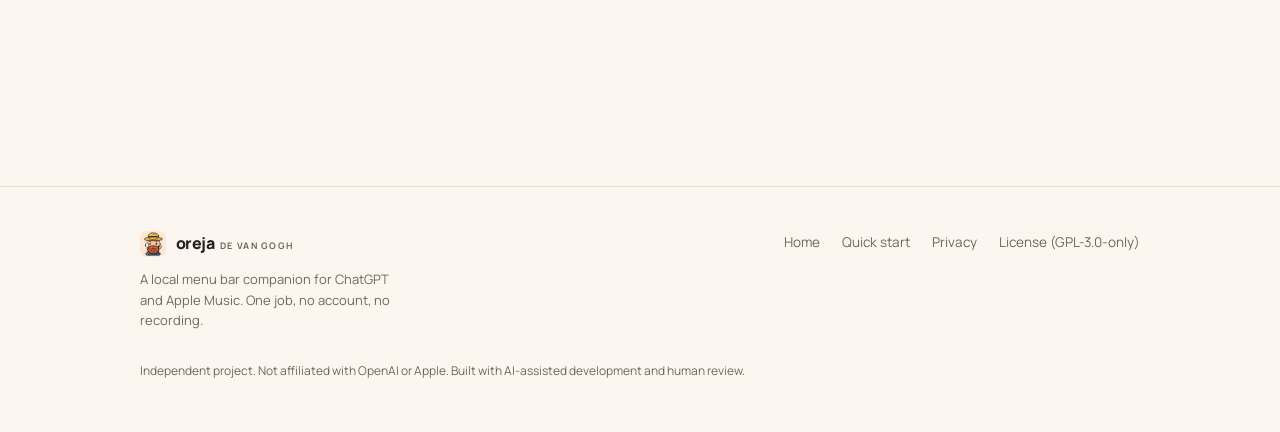
==== commit fd783535: "site: point the landing page, docs and downloads at 0.3.0 - Adds site/downloads/Oreja-0.3.0.dmg (the" ====
--- a/site/docs.html
+++ b/site/docs.html
@@ -5,8 +5,71 @@
   <meta name="viewport" content="width=device-width, initial-scale=1">
   <title>Documentation — Oreja de Van Gogh</title>
   <meta name="description" content="Install, permissions, day-to-day use, troubleshooting and privacy for Oreja de Van Gogh, the macOS menu bar companion for ChatGPT and Apple Music.">
+  <link rel="canonical" href="https://oreja-tau.vercel.app/docs.html">
+  <meta name="robots" content="index, follow, max-image-preview:large">
   <meta name="theme-color" content="#f7f2e8" media="(prefers-color-scheme: light)">
   <meta name="theme-color" content="#11100e" media="(prefers-color-scheme: dark)">
+  <meta property="og:type" content="article">
+  <meta property="og:site_name" content="Oreja de Van Gogh">
+  <meta property="og:locale" content="en_US">
+  <meta property="og:url" content="https://oreja-tau.vercel.app/docs.html">
+  <meta property="og:title" content="Documentation — Oreja de Van Gogh">
+  <meta property="og:description" content="Setup, the two permissions, what each panel state means, and the honest edges: where a test was not run, this page says so.">
+  <meta property="og:image" content="https://oreja-tau.vercel.app/assets/og.png">
+  <meta property="og:image:type" content="image/png">
+  <meta property="og:image:width" content="1200">
+  <meta property="og:image:height" content="630">
+  <meta property="og:image:alt" content="Vincent sits at a desk in headphones beside a record player, under a painted night sky.">
+  <meta name="twitter:card" content="summary_large_image">
+  <meta name="twitter:title" content="Documentation — Oreja de Van Gogh">
+  <meta name="twitter:description" content="Install, the two permissions, what each panel state means, and the honest edges.">
+  <meta name="twitter:image" content="https://oreja-tau.vercel.app/assets/og.png">
+  <meta name="twitter:image:alt" content="Vincent sits at a desk in headphones beside a record player, under a painted night sky.">
+
+  <!-- Self-contained, because a page is parsed on its own: the article, the site it belongs to and
+       the publisher are all defined here rather than borrowed from the landing page's graph. -->
+  <script type="application/ld+json">
+    {
+      "@context": "https://schema.org",
+      "@graph": [
+        {
+          "@type": "Organization",
+          "@id": "https://oreja-tau.vercel.app/#publisher",
+          "name": "Oreja de Van Gogh",
+          "url": "https://oreja-tau.vercel.app/",
+          "logo": {
+            "@type": "ImageObject",
+            "url": "https://oreja-tau.vercel.app/assets/mark.png"
+          },
+          "sameAs": ["https://github.com/EnzoVezzaro/oreja"]
+        },
+        {
+          "@type": "WebSite",
+          "@id": "https://oreja-tau.vercel.app/#website",
+          "url": "https://oreja-tau.vercel.app/",
+          "name": "Oreja de Van Gogh",
+          "inLanguage": "en",
+          "publisher": { "@id": "https://oreja-tau.vercel.app/#publisher" }
+        },
+        {
+          "@type": "TechArticle",
+          "headline": "Oreja de Van Gogh documentation",
+          "url": "https://oreja-tau.vercel.app/docs.html",
+          "description": "Install, permissions, day-to-day use, troubleshooting and privacy for Oreja de Van Gogh.",
+          "inLanguage": "en",
+          "dateModified": "2026-11-02",
+          "author": { "@id": "https://oreja-tau.vercel.app/#publisher" },
+          "publisher": { "@id": "https://oreja-tau.vercel.app/#publisher" },
+          "mainEntityOfPage": {
+            "@type": "WebPage",
+            "@id": "https://oreja-tau.vercel.app/docs.html"
+          },
+          "isPartOf": { "@id": "https://oreja-tau.vercel.app/#website" }
+        }
+      ]
+    }
+  </script>
+
   <link rel="icon" href="assets/mark-128.png" type="image/png" sizes="128x128">
   <link rel="apple-touch-icon" href="assets/mark.png">
   <link rel="stylesheet" href="styles.css">
@@ -66,7 +129,7 @@
           <h3>What you need</h3>
           <ul>
             <li><strong>macOS 14.2 or newer.</strong> The audio tap relies on Core Audio process taps.</li>
-            <li><strong>ChatGPT desktop app</strong> (<code>com.openai.chat</code>, <code>com.openai.chatgpt</code> or <code>com.openai.codex</code>), or ChatGPT in Safari/Chrome as an experimental source.</li>
+            <li><strong>At least one audio app to listen to.</strong> The ChatGPT desktop app is the default. You can add Claude, coding agents, call apps or any open app. Browsers are experimental: a browser source captures every tab.</li>
             <li><strong>The Music app</strong>, with a song loaded. An Apple Music subscription is not required by Oreja, but Music must be the app that is playing.</li>
             <li><strong>Command Line Tools</strong> if you build from source. There are no third-party dependencies.</li>
           </ul>
@@ -74,7 +137,7 @@
           <pre><code>./scripts/build.sh
 open build/Oreja.app</code></pre>
           <p>
-            The first launch runs a six-step setup: welcome, AI source, music source, audio-capture
+            The first launch runs a six-step setup: welcome, audio sources, music source, audio-capture
             permission, live test, finish. After that the app lives only in the menu bar. To see setup
             again, quit Oreja and run <code>defaults delete app.oreja.van-gogh</code>.
           </p>
@@ -164,7 +227,7 @@
 
           <h3>Music never pauses</h3>
           <ul>
-            <li>Check that the AI source selection matches the app that is talking. ChatGPT app versus browser is a common mismatch.</li>
+            <li>Check that the app that is talking is ticked under Audio sources. ChatGPT app versus browser is a common mismatch.</li>
             <li>Check that Music is the app that is playing, not Spotify or a browser tab.</li>
             <li>Watch Diagnostics for activity events. If none appear, the tap is not receiving audio: re-grant audio capture.</li>
             <li>If activity appears but no pause is issued, Music was already paused, a command is pending, or a manual override was detected. Diagnostics says which.</li>
--- a/site/styles.css
+++ b/site/styles.css
@@ -455,9 +455,7 @@
 /* Vincent is a five-frame pixel sprite: idle, idle blink, listening, listening blink, ouch.
    The sheet is 5 frames wide, so background-position percentages address a frame by
    frame / 4 * 100%. Sizes stay multiples of the 40px grid, which keeps every pixel square.
-   The site holds him on the first frame and never moves it: no frame animation, no blink, no
-   bob, float, drift or parallax, on scroll or otherwise. Frames belong to the app, where they
-   mark a state the user just triggered. */
+   This page holds him on the first frame and never moves it. */
 .vincent {
   position: relative;
   width: 320px;
@@ -1506,7 +1504,7 @@
 }
 
 /* ---------- Scroll acts ----------
-   The page runs on the scrollcraft engine (site/scrollcraft.js, copied unedited from the skill).
+   The page runs on its own scroll runtime (site/motion.js).
    The engine ships its own token floor; this block maps those tokens onto the brand palette and
    composes the two acts. The character is never part of an act that moves: Vincent holds a single
    frame, and scroll only ever moves light, readouts and copy around him. */
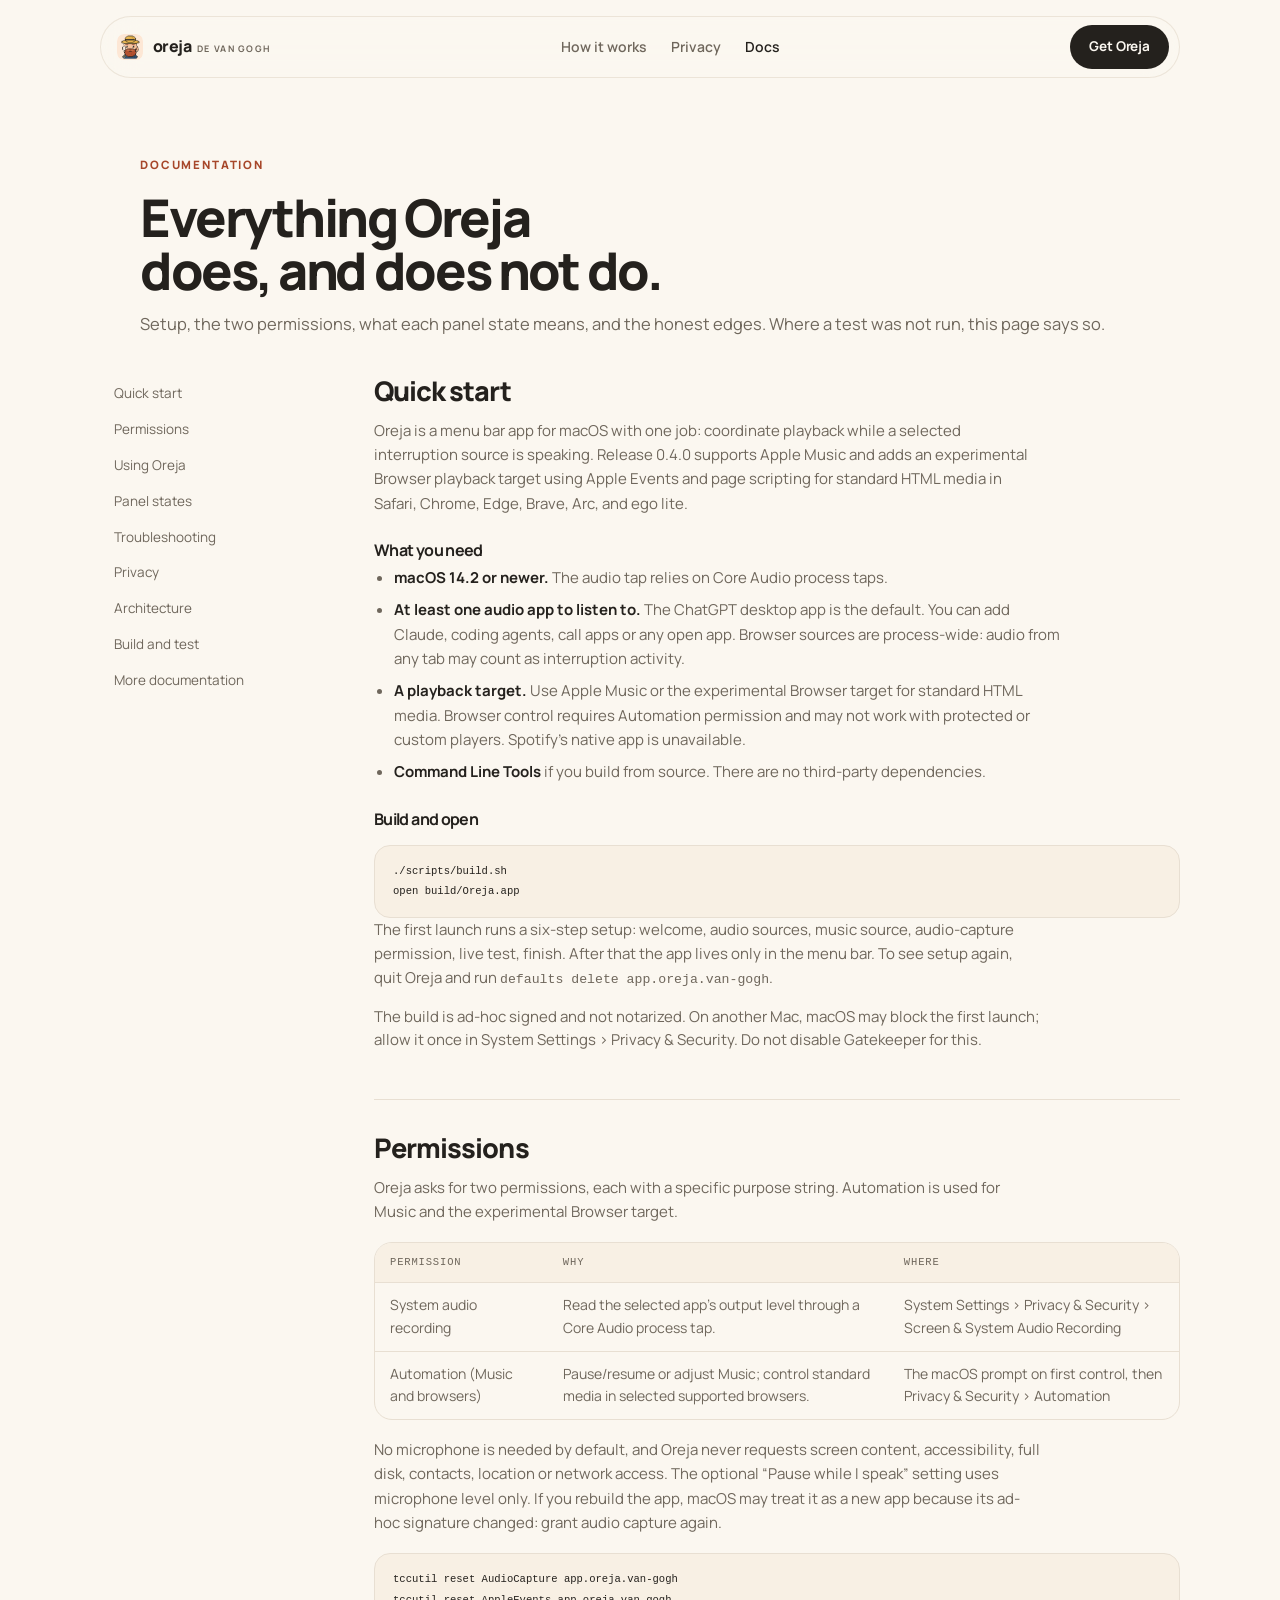
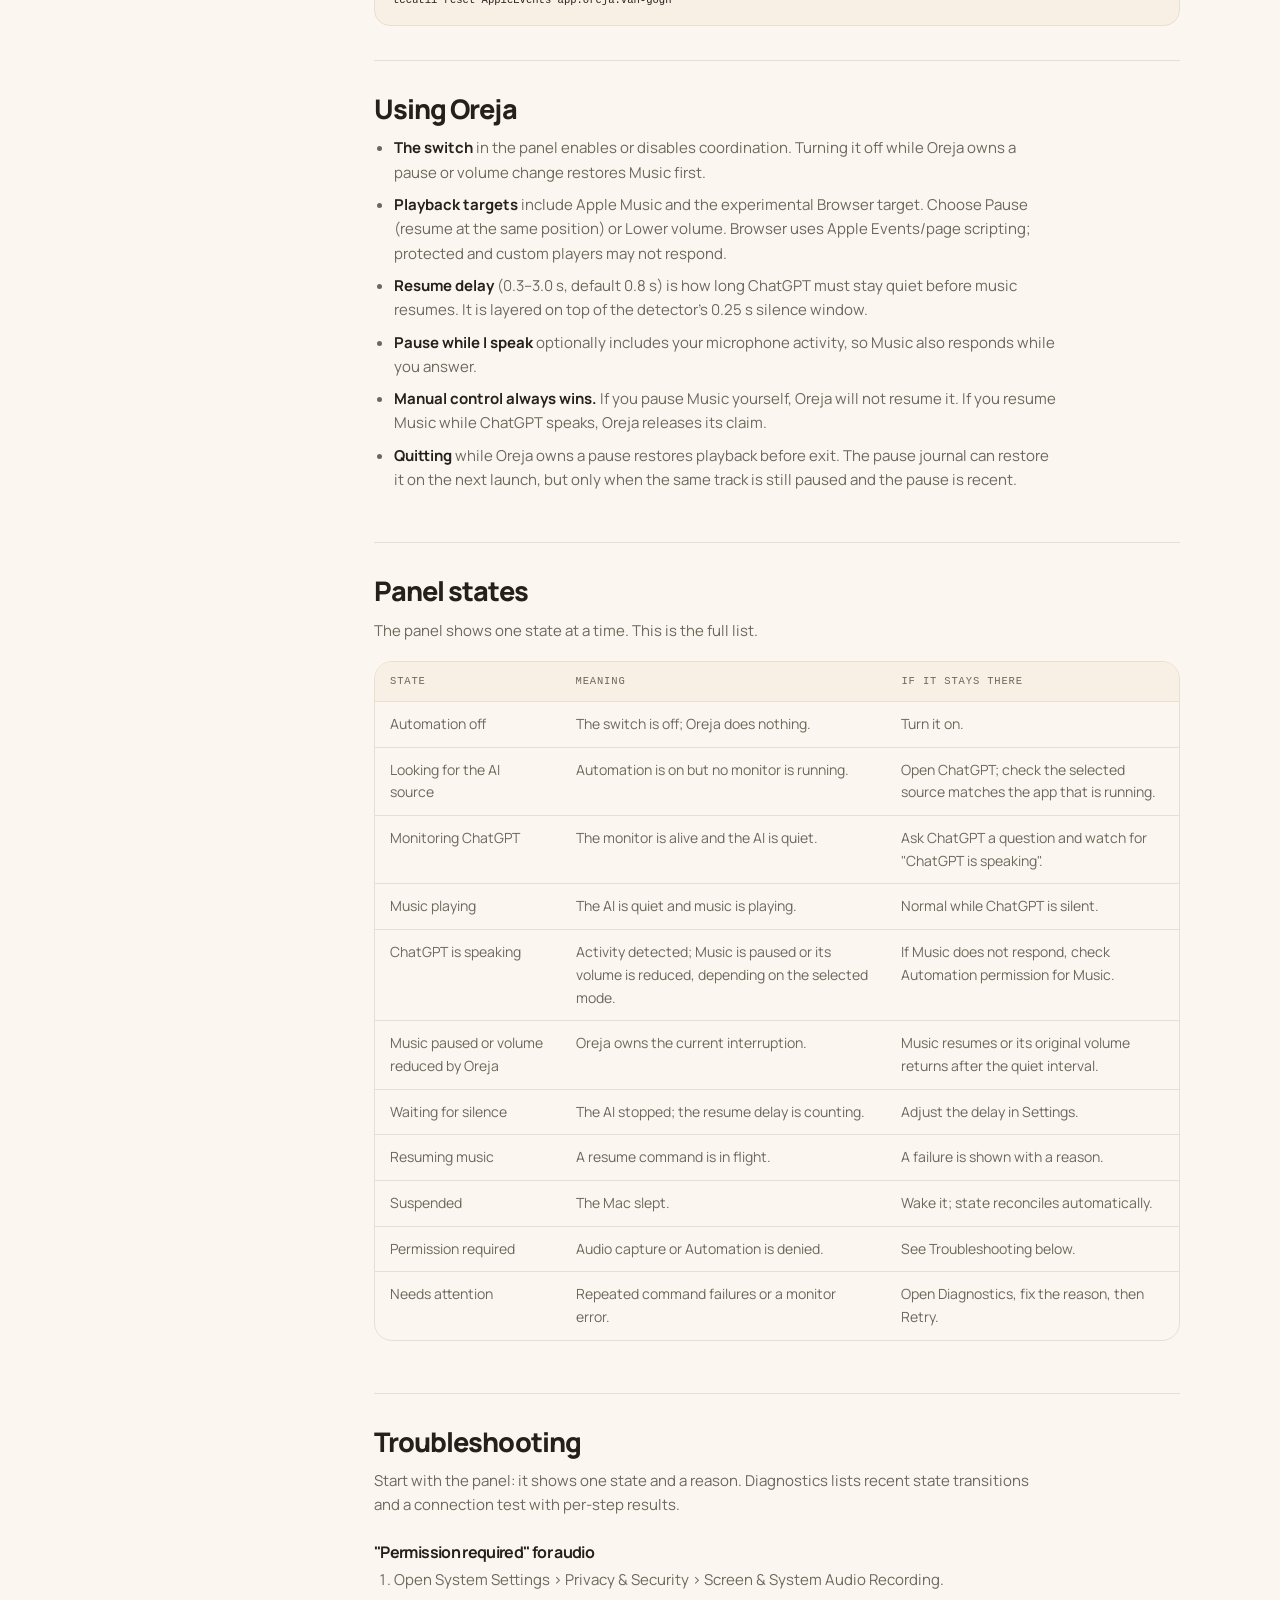
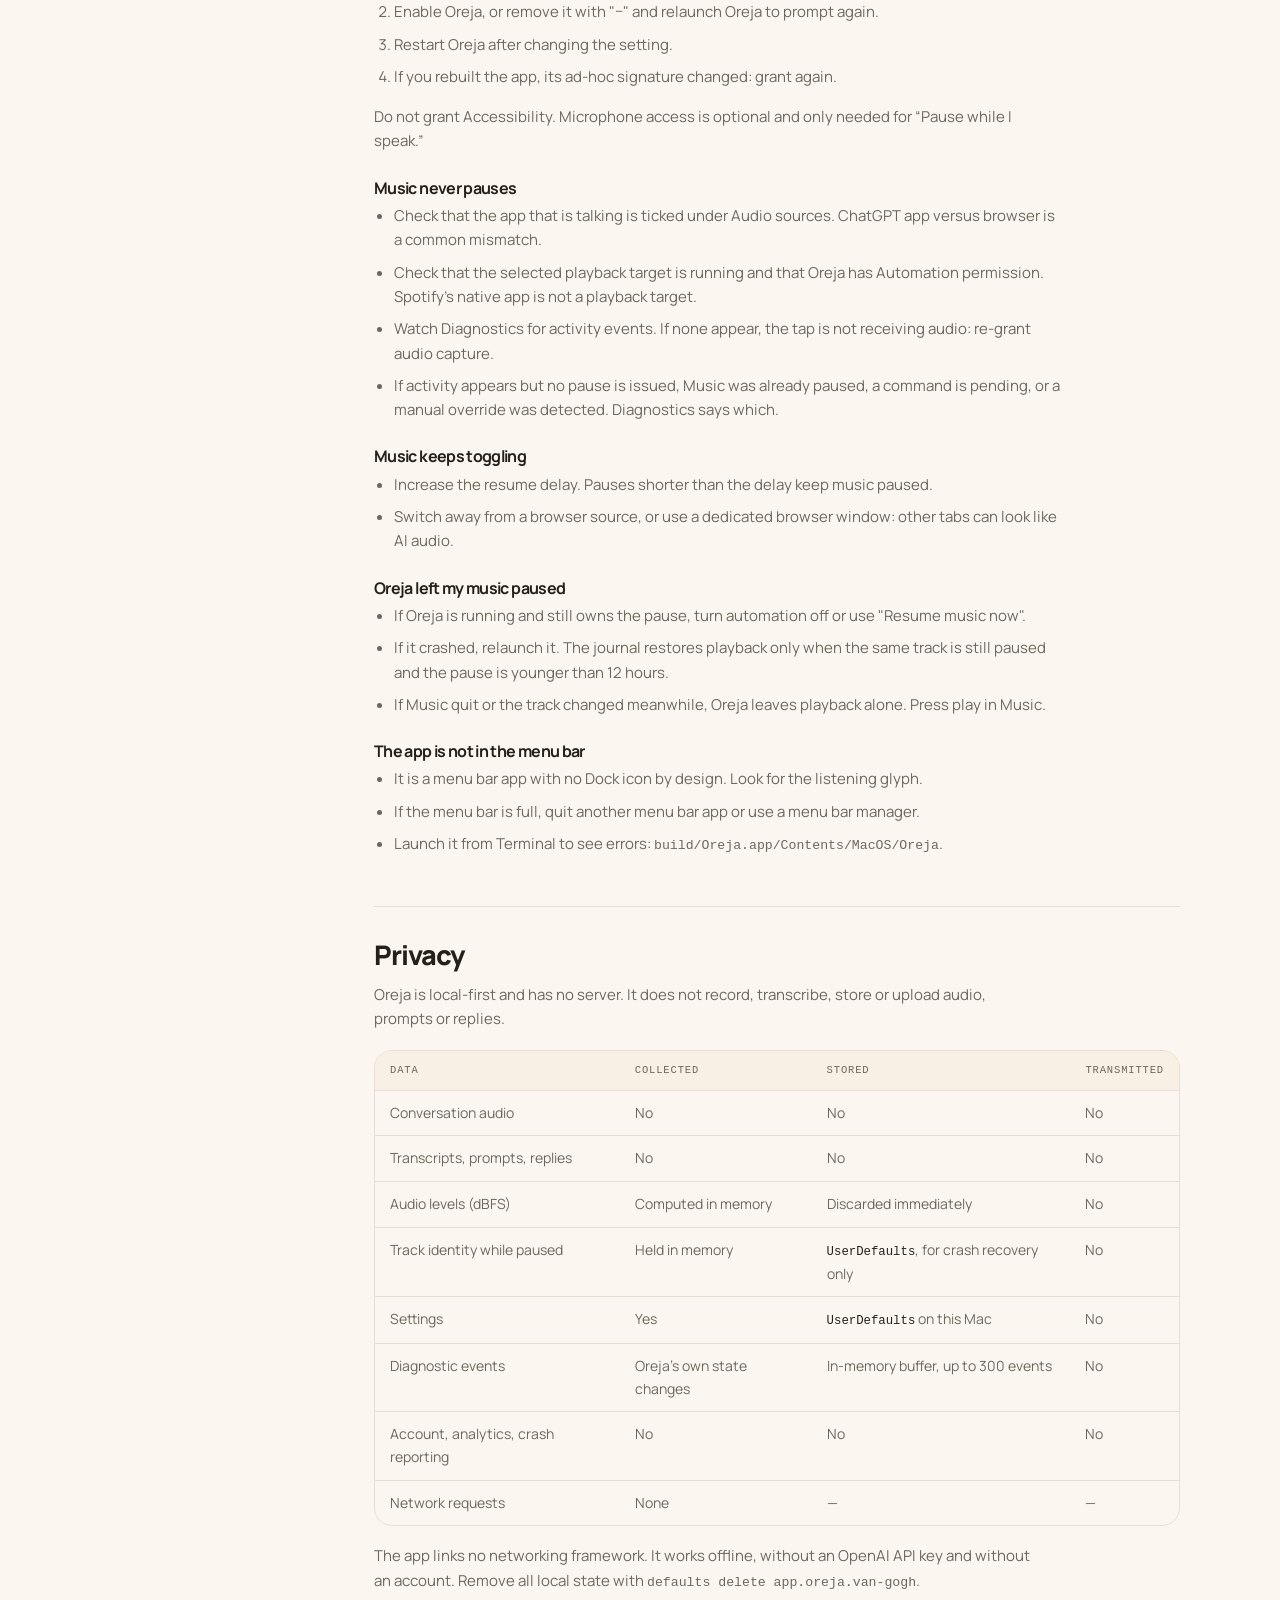
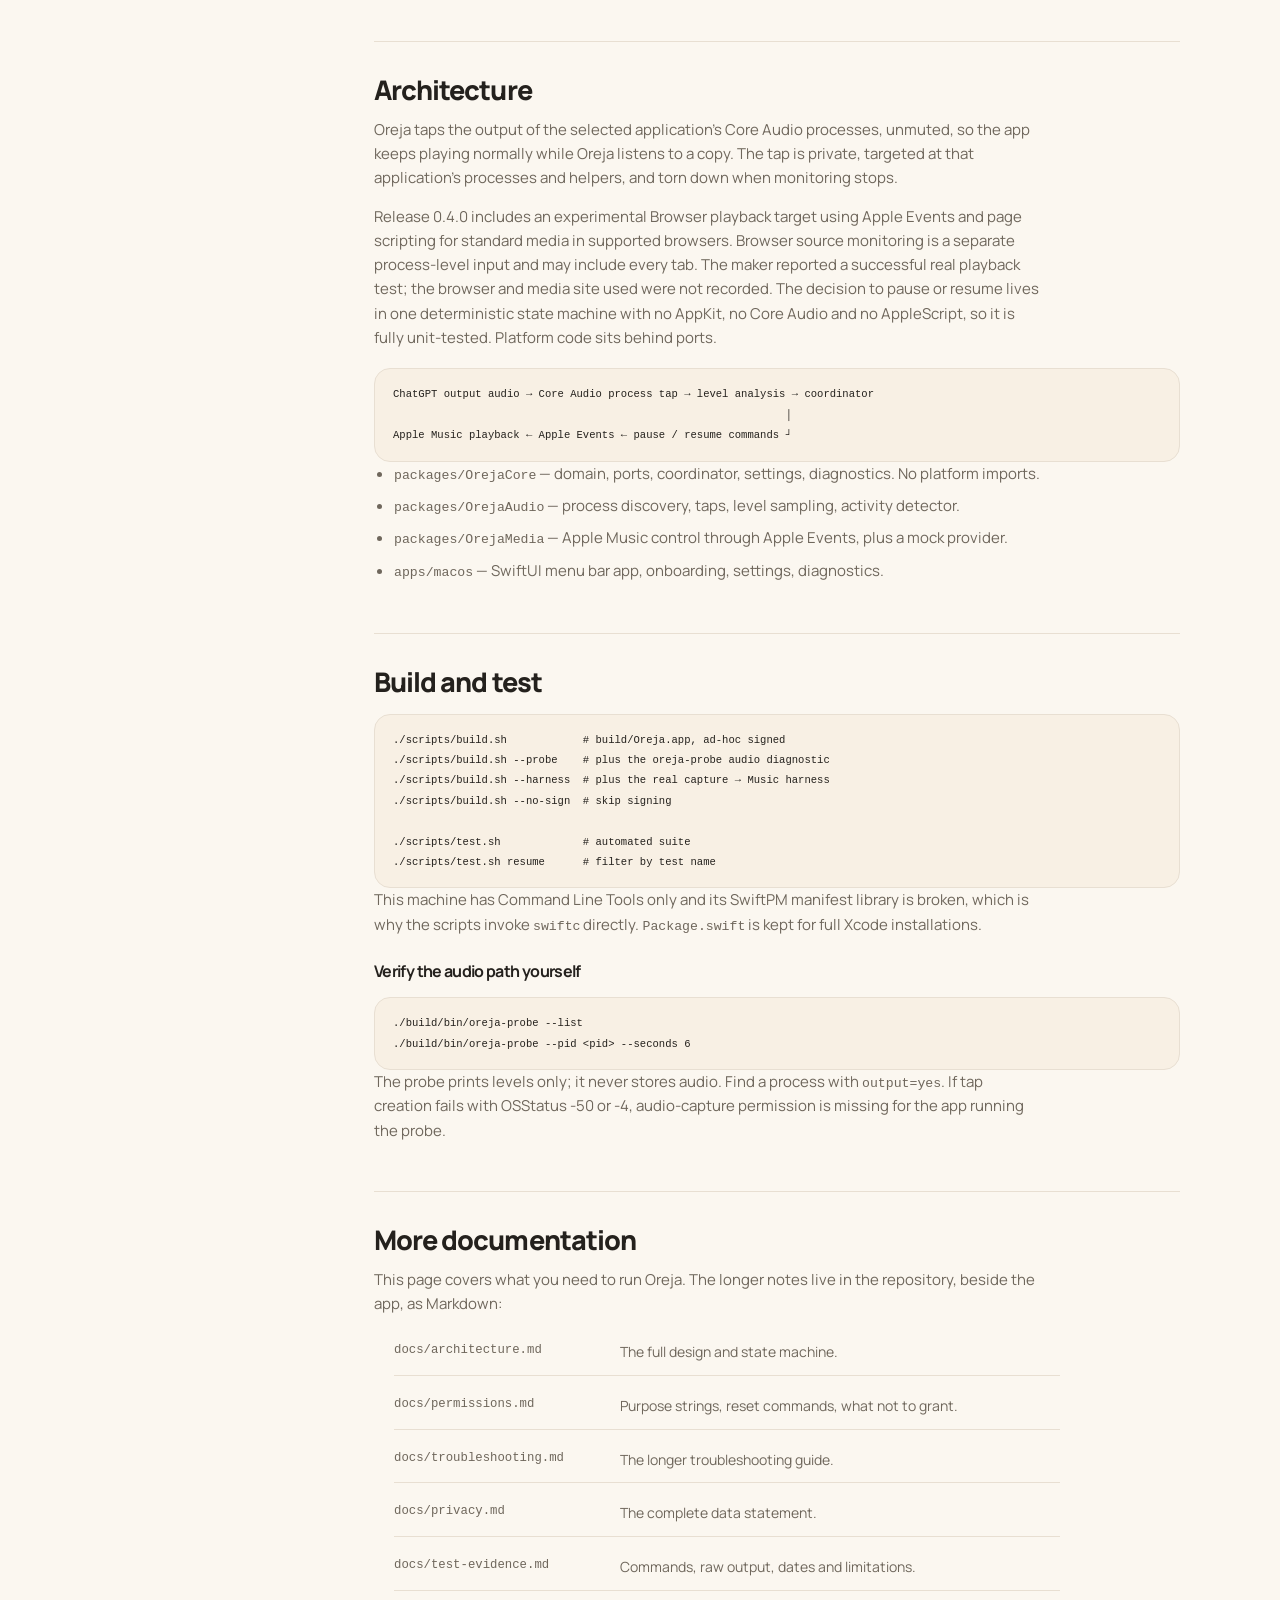
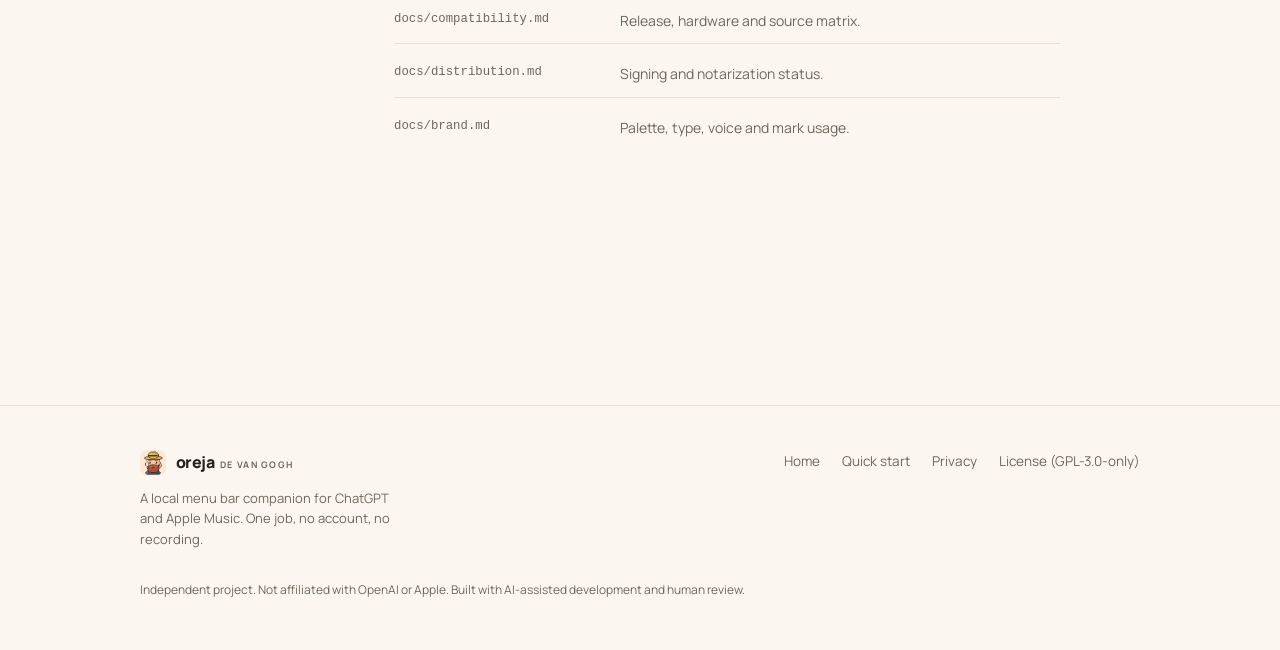
==== commit 8313abda: "Release Oreja 0.4.0 with experimental browser playback" ====
--- a/site/docs.html
+++ b/site/docs.html
@@ -4,7 +4,7 @@
   <meta charset="utf-8">
   <meta name="viewport" content="width=device-width, initial-scale=1">
   <title>Documentation — Oreja de Van Gogh</title>
-  <meta name="description" content="Install, permissions, day-to-day use, troubleshooting and privacy for Oreja de Van Gogh, the macOS menu bar companion for ChatGPT and Apple Music.">
+  <meta name="description" content="Install, permissions, day-to-day use, troubleshooting and privacy for Oreja de Van Gogh 0.4.0, including its experimental Browser playback target.">
   <link rel="canonical" href="https://oreja-tau.vercel.app/docs.html">
   <meta name="robots" content="index, follow, max-image-preview:large">
   <meta name="theme-color" content="#f7f2e8" media="(prefers-color-scheme: light)">
@@ -122,15 +122,16 @@
         <section id="start">
           <h2>Quick start</h2>
           <p>
-            Oreja is a menu bar app for macOS with one job: coordinate Apple Music while the AI app you
-            choose is speaking. You can pause and resume Music, or keep it playing at a lower volume and
-            restore that volume when the reply ends.
+            Oreja is a menu bar app for macOS with one job: coordinate playback while a selected
+            interruption source is speaking. Release 0.4.0 supports Apple Music and adds an
+            experimental Browser playback target using Apple Events and page scripting for standard
+            HTML media in Safari, Chrome, Edge, Brave, Arc, and ego lite.
           </p>
           <h3>What you need</h3>
           <ul>
             <li><strong>macOS 14.2 or newer.</strong> The audio tap relies on Core Audio process taps.</li>
-            <li><strong>At least one audio app to listen to.</strong> The ChatGPT desktop app is the default. You can add Claude, coding agents, call apps or any open app. Browsers are experimental: a browser source captures every tab.</li>
-            <li><strong>The Music app</strong>, with a song loaded. An Apple Music subscription is not required by Oreja, but Music must be the app that is playing.</li>
+            <li><strong>At least one audio app to listen to.</strong> The ChatGPT desktop app is the default. You can add Claude, coding agents, call apps or any open app. Browser sources are process-wide: audio from any tab may count as interruption activity.</li>
+            <li><strong>A playback target.</strong> Use Apple Music or the experimental Browser target for standard HTML media. Browser control requires Automation permission and may not work with protected or custom players. Spotify's native app is unavailable.</li>
             <li><strong>Command Line Tools</strong> if you build from source. There are no third-party dependencies.</li>
           </ul>
           <h3>Build and open</h3>
@@ -150,7 +151,7 @@
 
         <section id="permissions">
           <h2>Permissions</h2>
-          <p>Oreja asks for two permissions, each with a specific purpose string.</p>
+          <p>Oreja asks for two permissions, each with a specific purpose string. Automation is used for Music and the experimental Browser target.</p>
           <div class="table-wrap" role="region" tabindex="0" aria-label="Permissions required by Oreja">
             <table>
               <thead>
@@ -158,7 +159,7 @@
               </thead>
               <tbody>
                 <tr><td>System audio recording</td><td>Read the selected app's output level through a Core Audio process tap.</td><td>System Settings › Privacy &amp; Security › Screen &amp; System Audio Recording</td></tr>
-                <tr><td>Automation (Music)</td><td>Pause, resume, or adjust the Music app's volume, depending on the selected mode.</td><td>The macOS prompt on first control, then Privacy &amp; Security › Automation</td></tr>
+                <tr><td>Automation (Music and browsers)</td><td>Pause/resume or adjust Music; control standard media in selected supported browsers.</td><td>The macOS prompt on first control, then Privacy &amp; Security › Automation</td></tr>
               </tbody>
             </table>
           </div>
@@ -176,7 +177,7 @@
           <h2>Using Oreja</h2>
           <ul>
             <li><strong>The switch</strong> in the panel enables or disables coordination. Turning it off while Oreja owns a pause or volume change restores Music first.</li>
-            <li><strong>Interruption mode</strong> lets you choose between pausing and resuming Music, or keeping it playing at a lower volume and restoring the original volume afterward.</li>
+            <li><strong>Playback targets</strong> include Apple Music and the experimental Browser target. Choose Pause (resume at the same position) or Lower volume. Browser uses Apple Events/page scripting; protected and custom players may not respond.</li>
             <li><strong>Resume delay</strong> (0.3–3.0 s, default 0.8 s) is how long ChatGPT must stay quiet before music resumes. It is layered on top of the detector's 0.25 s silence window.</li>
             <li><strong>Pause while I speak</strong> optionally includes your microphone activity, so Music also responds while you answer.</li>
             <li><strong>Manual control always wins.</strong> If you pause Music yourself, Oreja will not resume it. If you resume Music while ChatGPT speaks, Oreja releases its claim.</li>
@@ -228,7 +229,7 @@
           <h3>Music never pauses</h3>
           <ul>
             <li>Check that the app that is talking is ticked under Audio sources. ChatGPT app versus browser is a common mismatch.</li>
-            <li>Check that Music is the app that is playing, not Spotify or a browser tab.</li>
+            <li>Check that the selected playback target is running and that Oreja has Automation permission. Spotify's native app is not a playback target.</li>
             <li>Watch Diagnostics for activity events. If none appear, the tap is not receiving audio: re-grant audio capture.</li>
             <li>If activity appears but no pause is issued, Music was already paused, a command is pending, or a manual override was detected. Diagnostics says which.</li>
           </ul>
@@ -292,6 +293,10 @@
             that application's processes and helpers, and torn down when monitoring stops.
           </p>
           <p>
+            Release 0.4.0 includes an experimental Browser playback target using Apple Events and page
+            scripting for standard media in supported browsers. Browser source monitoring is a
+            separate process-level input and may include every tab. The maker reported a successful
+            real playback test; the browser and media site used were not recorded.
             The decision to pause or resume lives in one deterministic state machine with no AppKit,
             no Core Audio and no AppleScript, so it is fully unit-tested. Platform code sits behind
             ports.
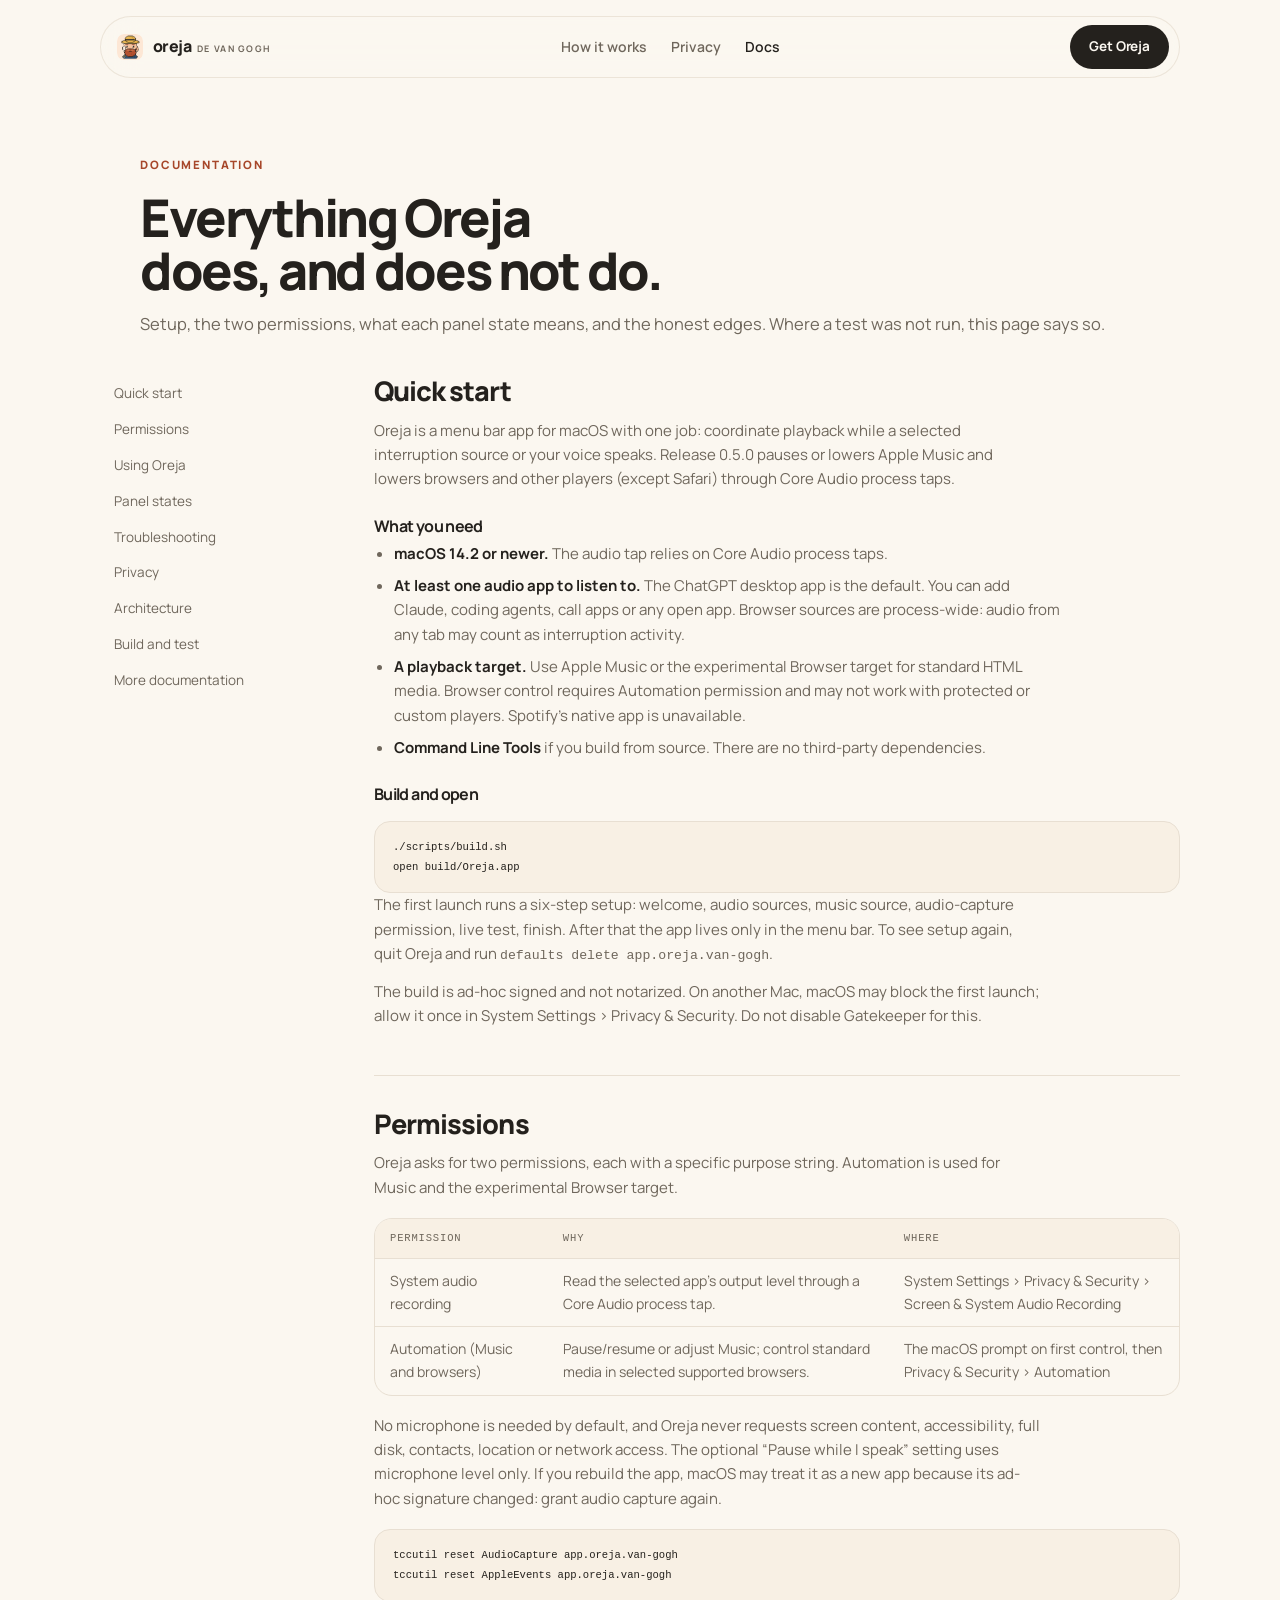
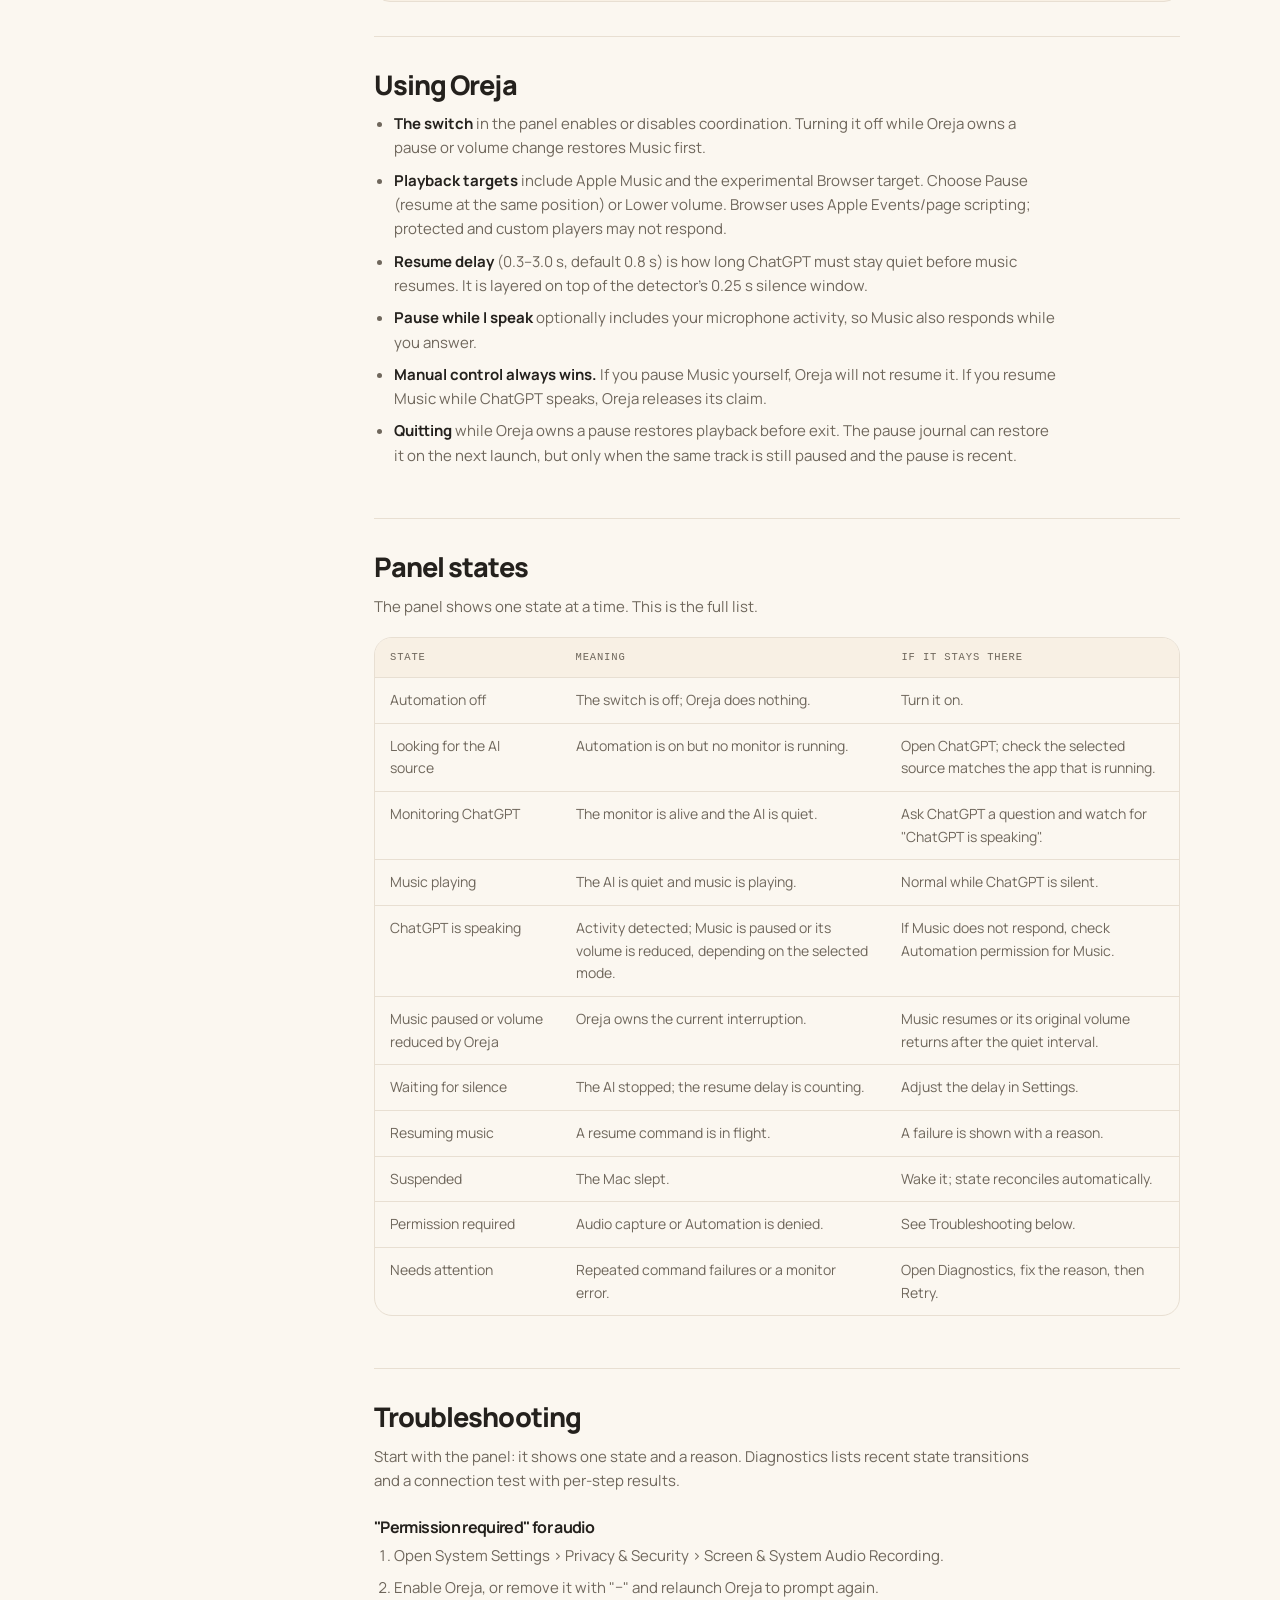
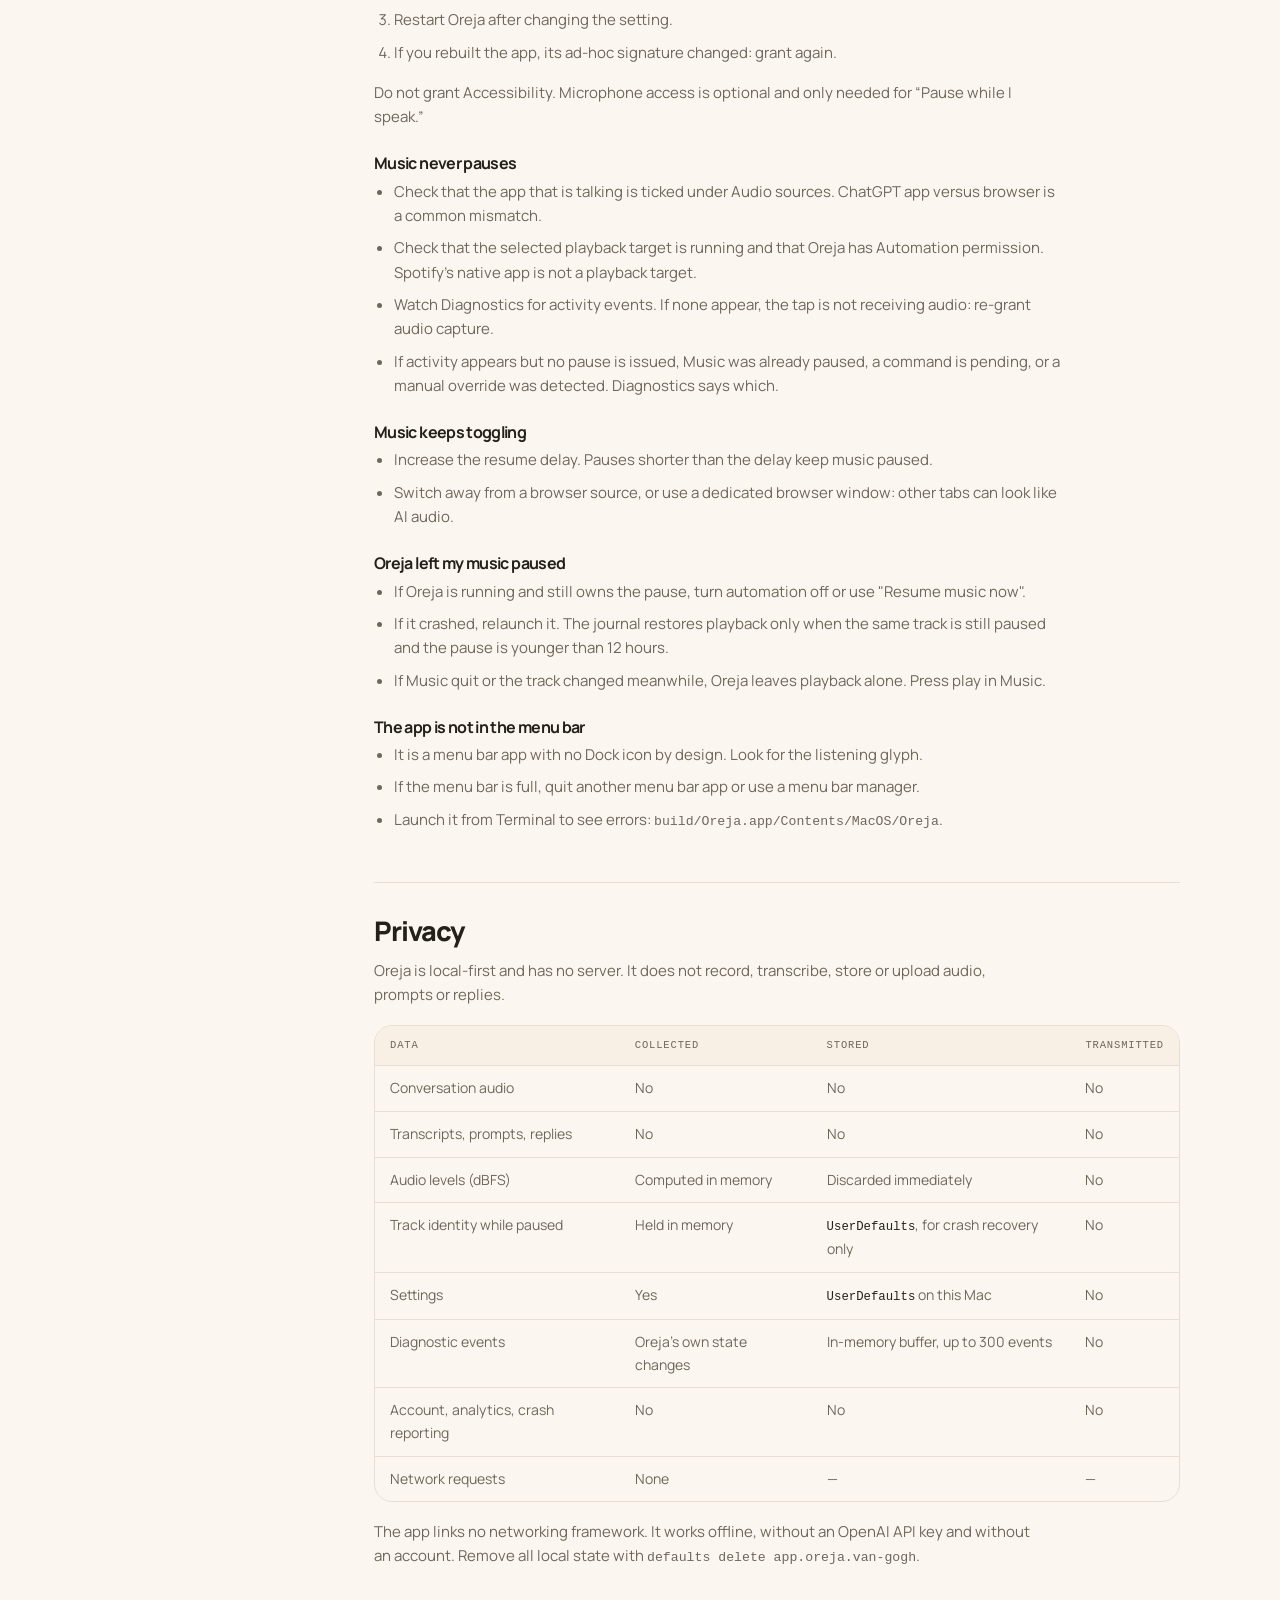
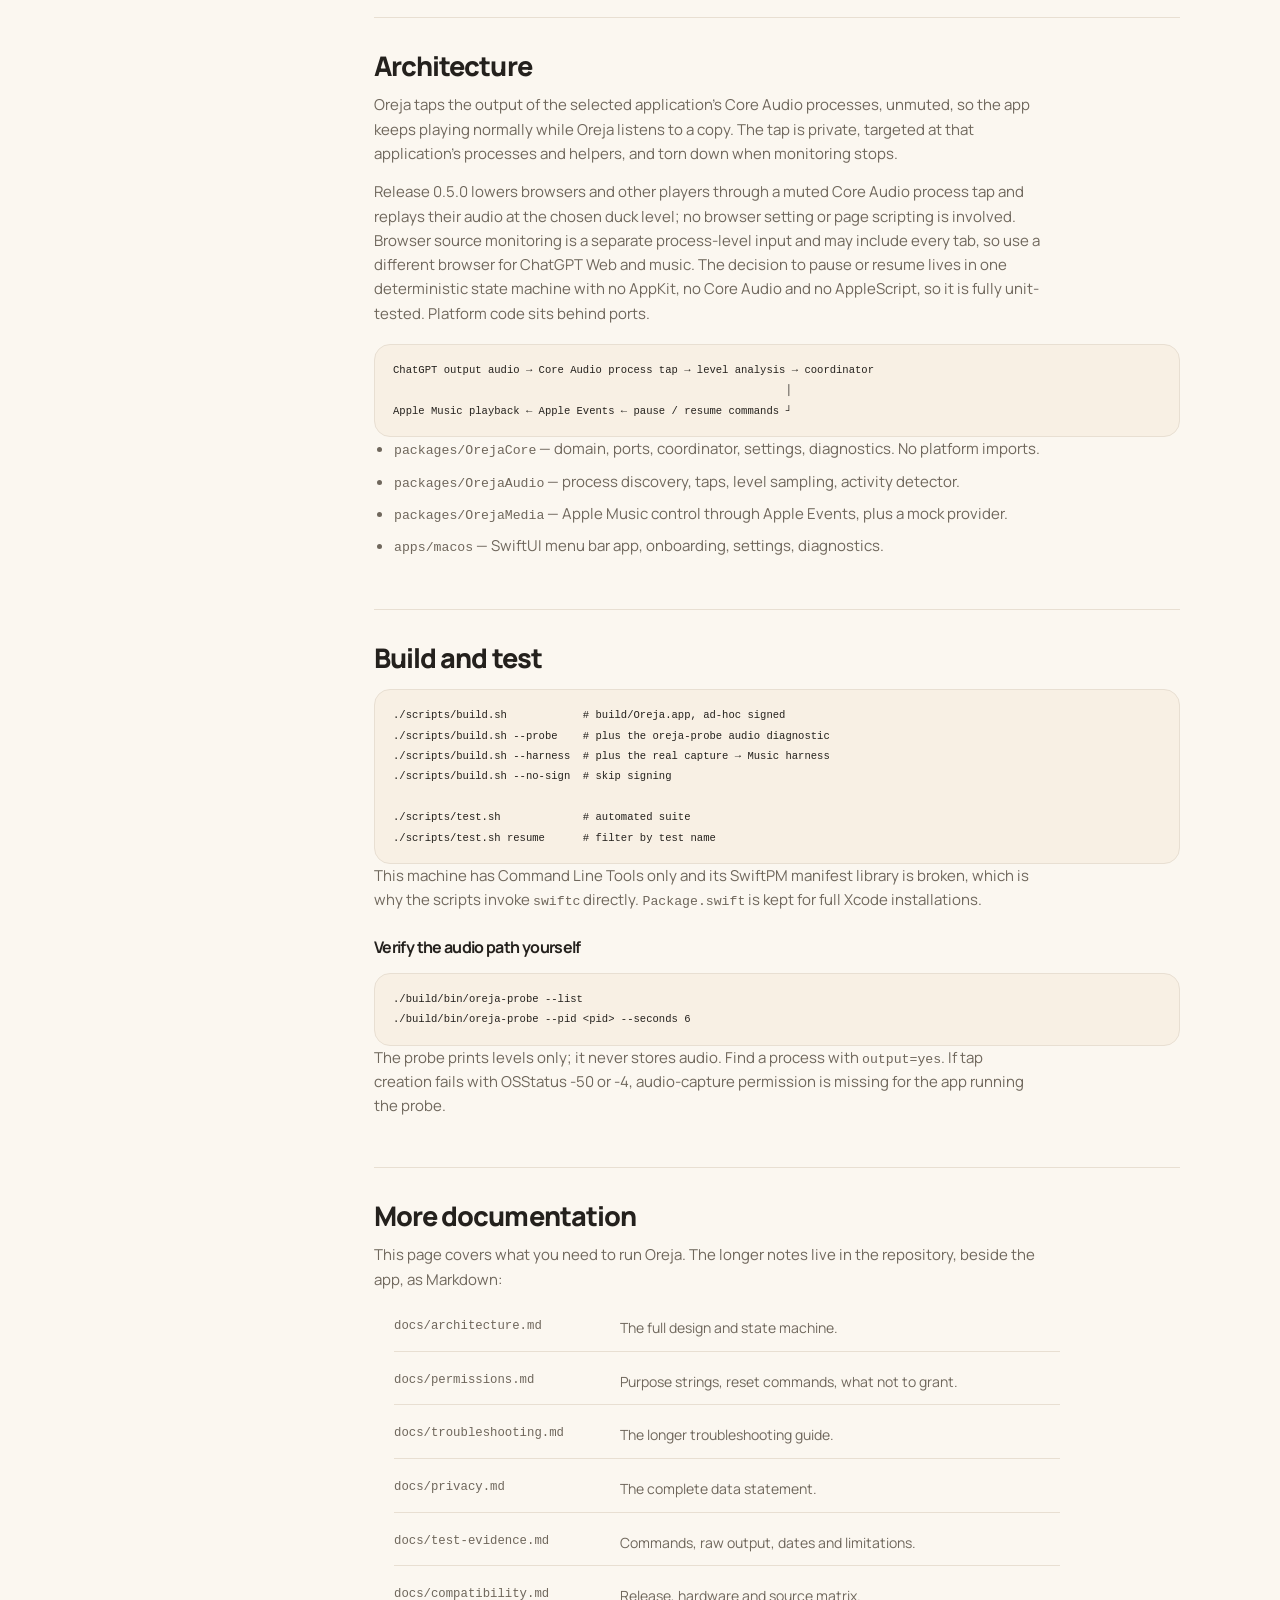
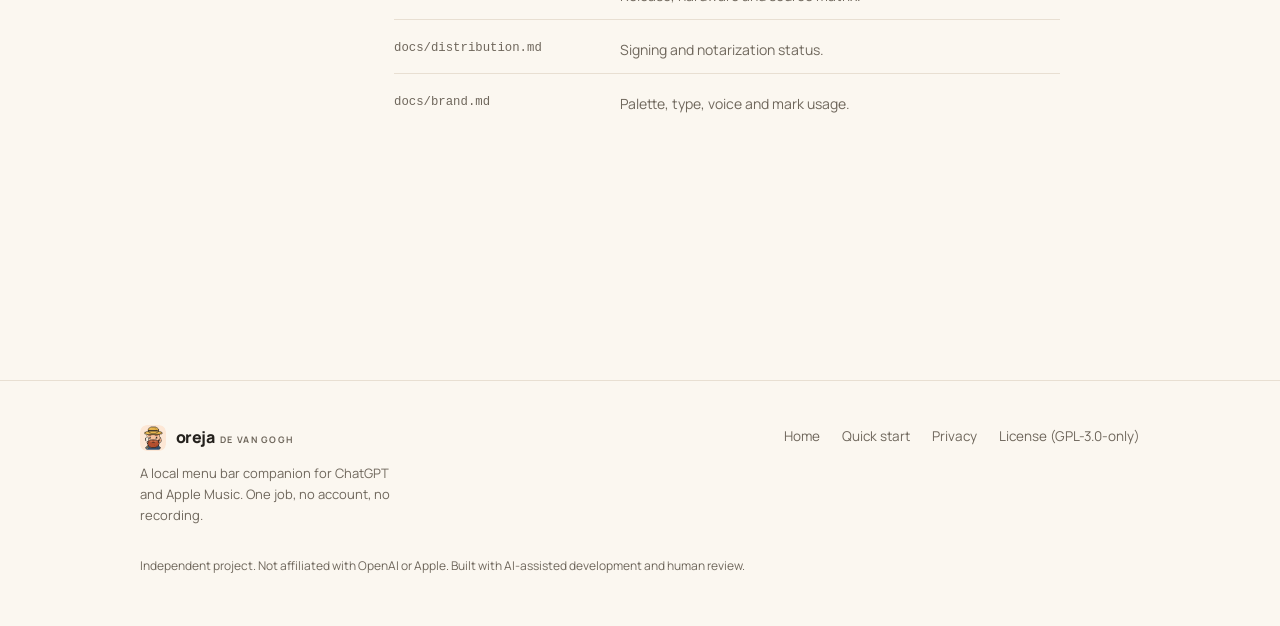
==== commit d42c8133: "Merge Oreja 0.5.0 stable release into main # Conflicts: #	Tests/OrejaTestRunner/EntryPoint.swift #	a" ====
--- a/site/docs.html
+++ b/site/docs.html
@@ -4,7 +4,7 @@
   <meta charset="utf-8">
   <meta name="viewport" content="width=device-width, initial-scale=1">
   <title>Documentation — Oreja de Van Gogh</title>
-  <meta name="description" content="Install, permissions, day-to-day use, troubleshooting and privacy for Oreja de Van Gogh 0.4.0, including its experimental Browser playback target.">
+  <meta name="description" content="Install, permissions, day-to-day use, troubleshooting and privacy for Oreja de Van Gogh 0.5.0, including browser and player lowering through process taps.">
   <link rel="canonical" href="https://oreja-tau.vercel.app/docs.html">
   <meta name="robots" content="index, follow, max-image-preview:large">
   <meta name="theme-color" content="#f7f2e8" media="(prefers-color-scheme: light)">
@@ -123,9 +123,8 @@
           <h2>Quick start</h2>
           <p>
             Oreja is a menu bar app for macOS with one job: coordinate playback while a selected
-            interruption source is speaking. Release 0.4.0 supports Apple Music and adds an
-            experimental Browser playback target using Apple Events and page scripting for standard
-            HTML media in Safari, Chrome, Edge, Brave, Arc, and ego lite.
+            interruption source or your voice speaks. Release 0.5.0 pauses or lowers Apple Music and
+            lowers browsers and other players (except Safari) through Core Audio process taps.
           </p>
           <h3>What you need</h3>
           <ul>
@@ -293,10 +292,10 @@
             that application's processes and helpers, and torn down when monitoring stops.
           </p>
           <p>
-            Release 0.4.0 includes an experimental Browser playback target using Apple Events and page
-            scripting for standard media in supported browsers. Browser source monitoring is a
-            separate process-level input and may include every tab. The maker reported a successful
-            real playback test; the browser and media site used were not recorded.
+            Release 0.5.0 lowers browsers and other players through a muted Core Audio process tap and
+            replays their audio at the chosen duck level; no browser setting or page scripting is
+            involved. Browser source monitoring is a separate process-level input and may include
+            every tab, so use a different browser for ChatGPT Web and music.
             The decision to pause or resume lives in one deterministic state machine with no AppKit,
             no Core Audio and no AppleScript, so it is fully unit-tested. Platform code sits behind
             ports.
